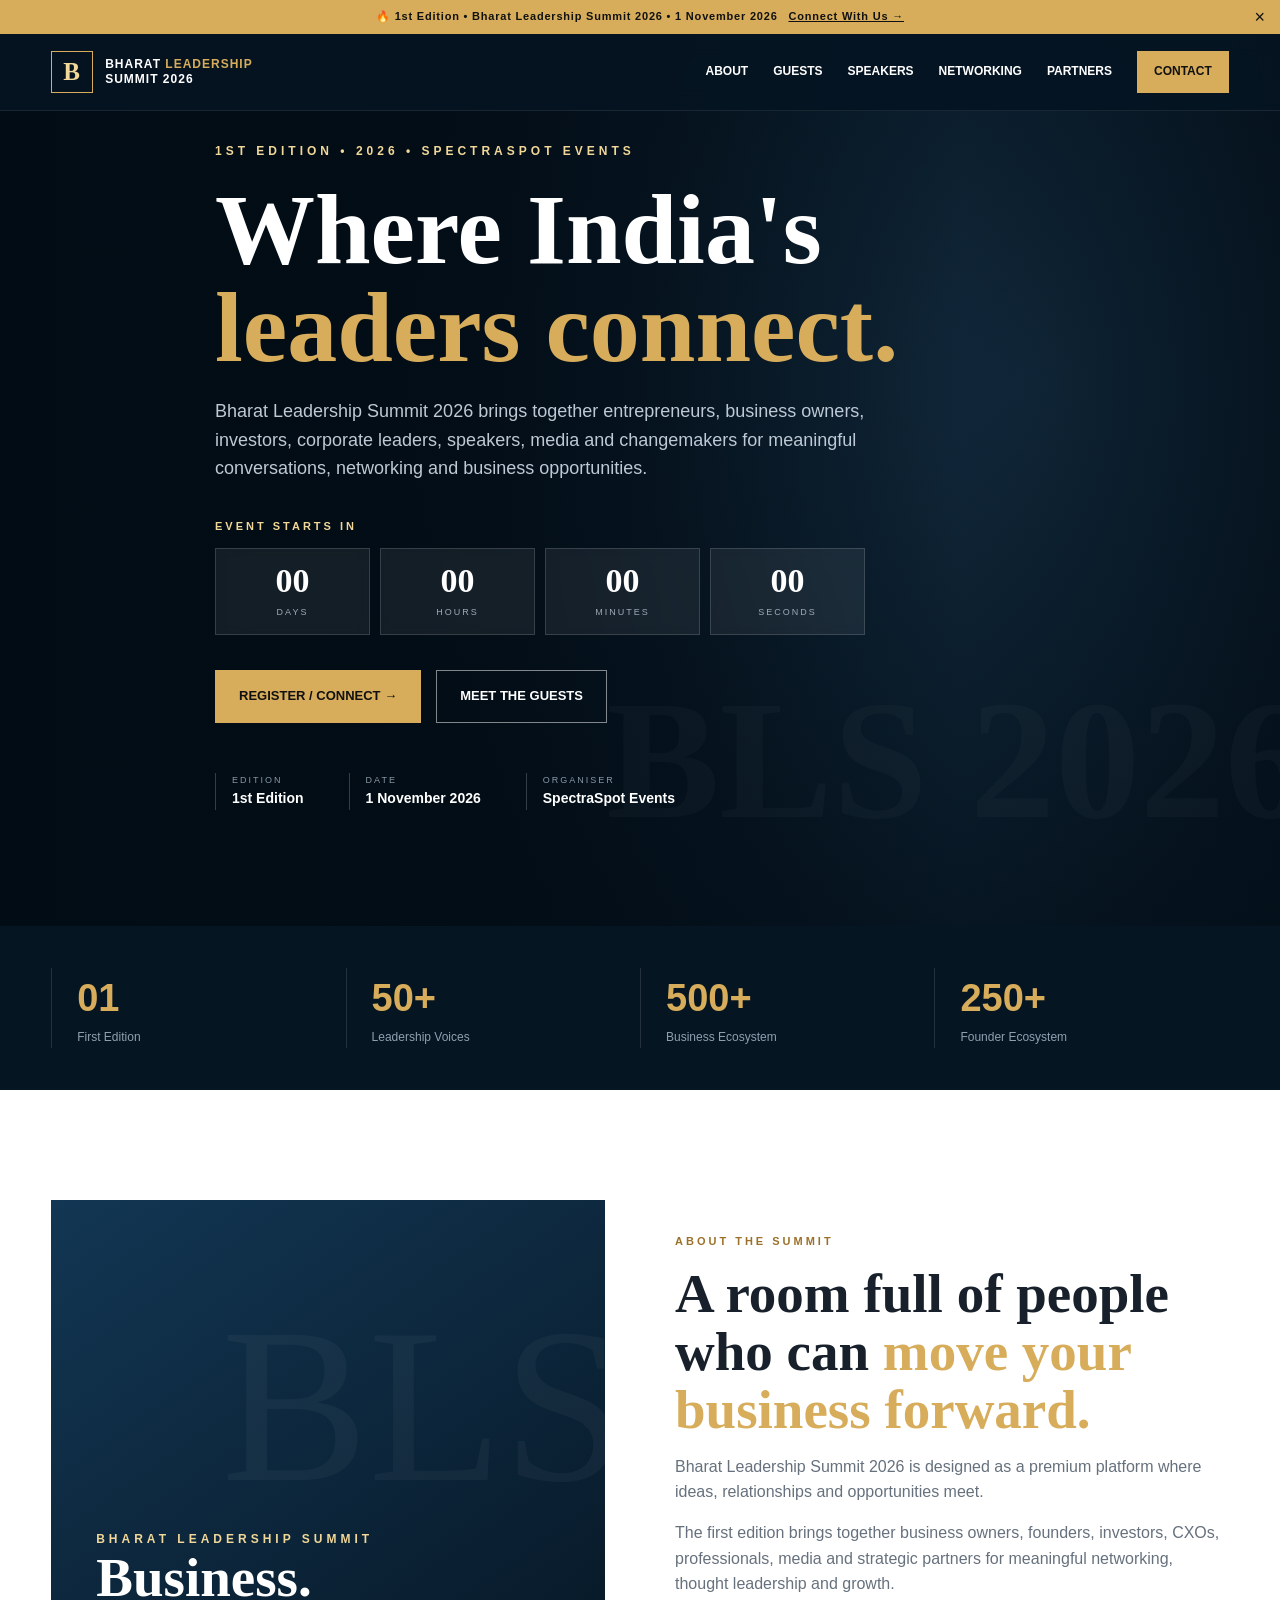
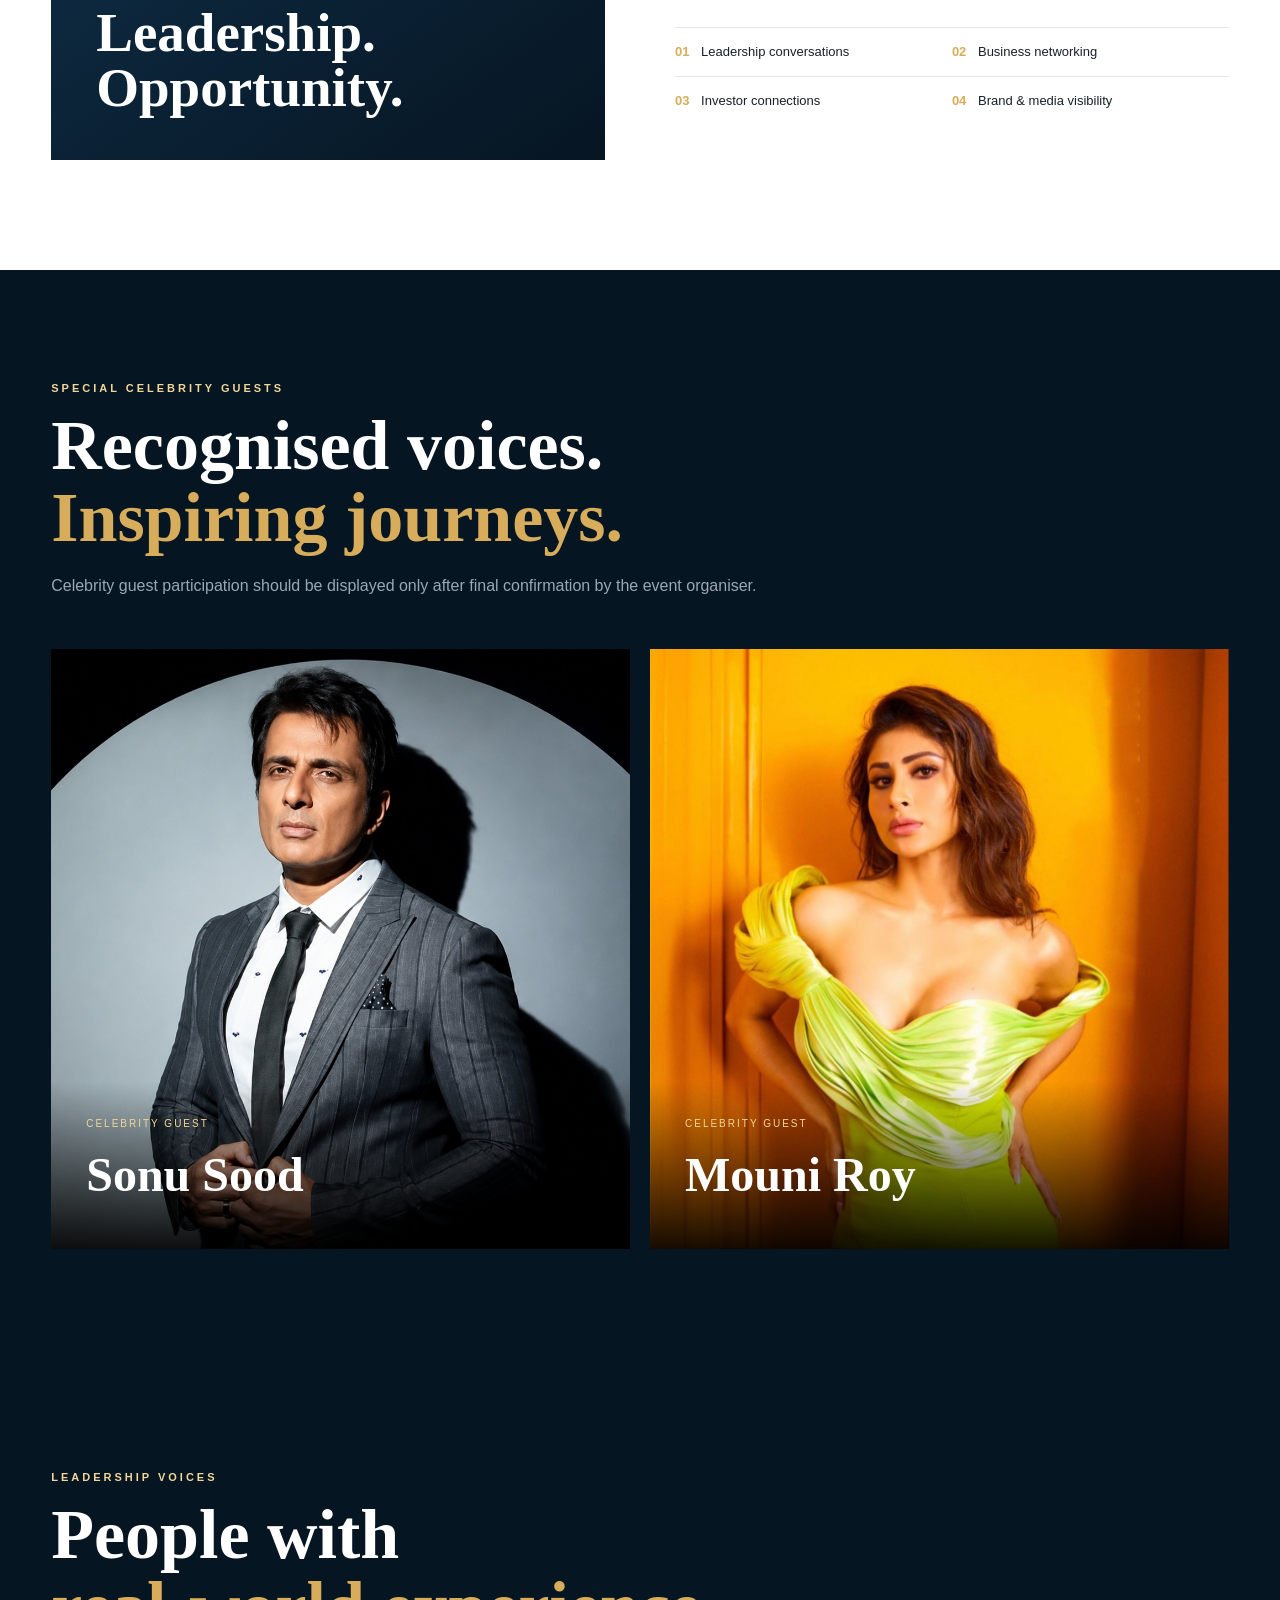
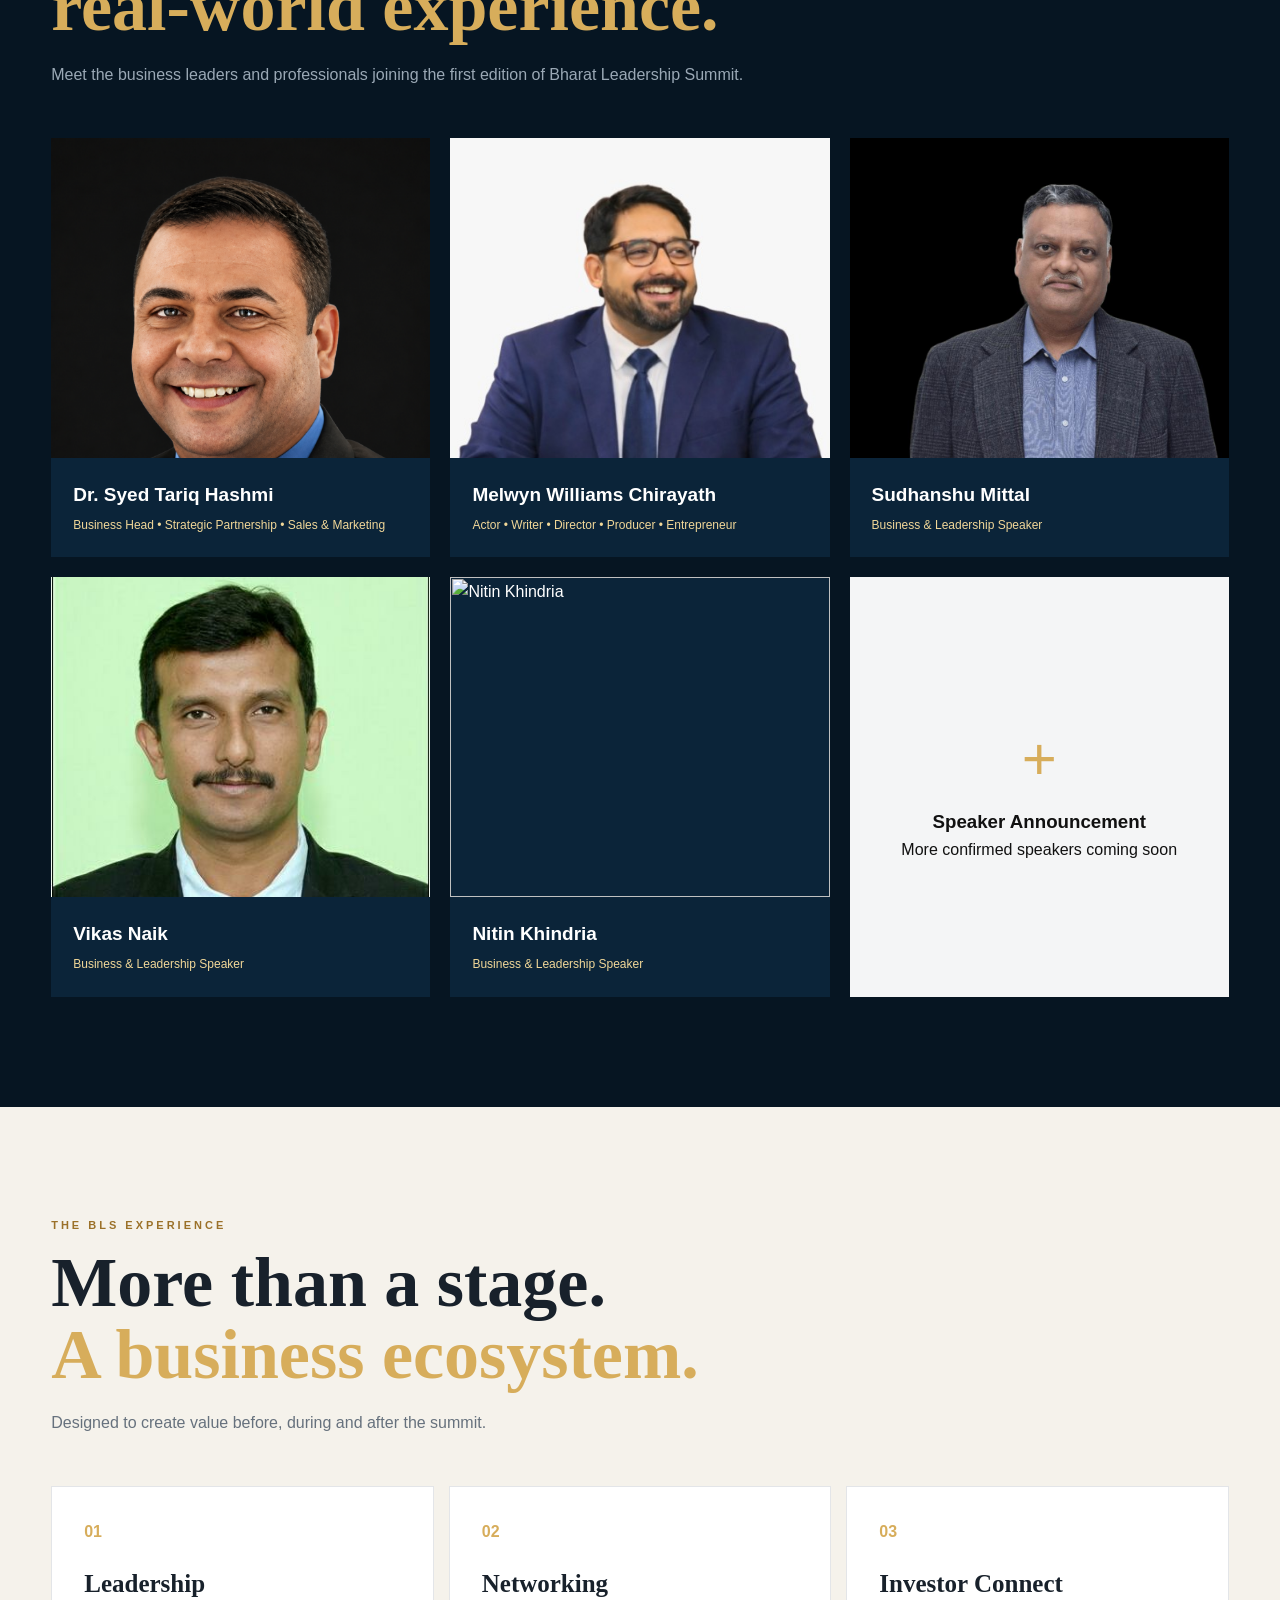
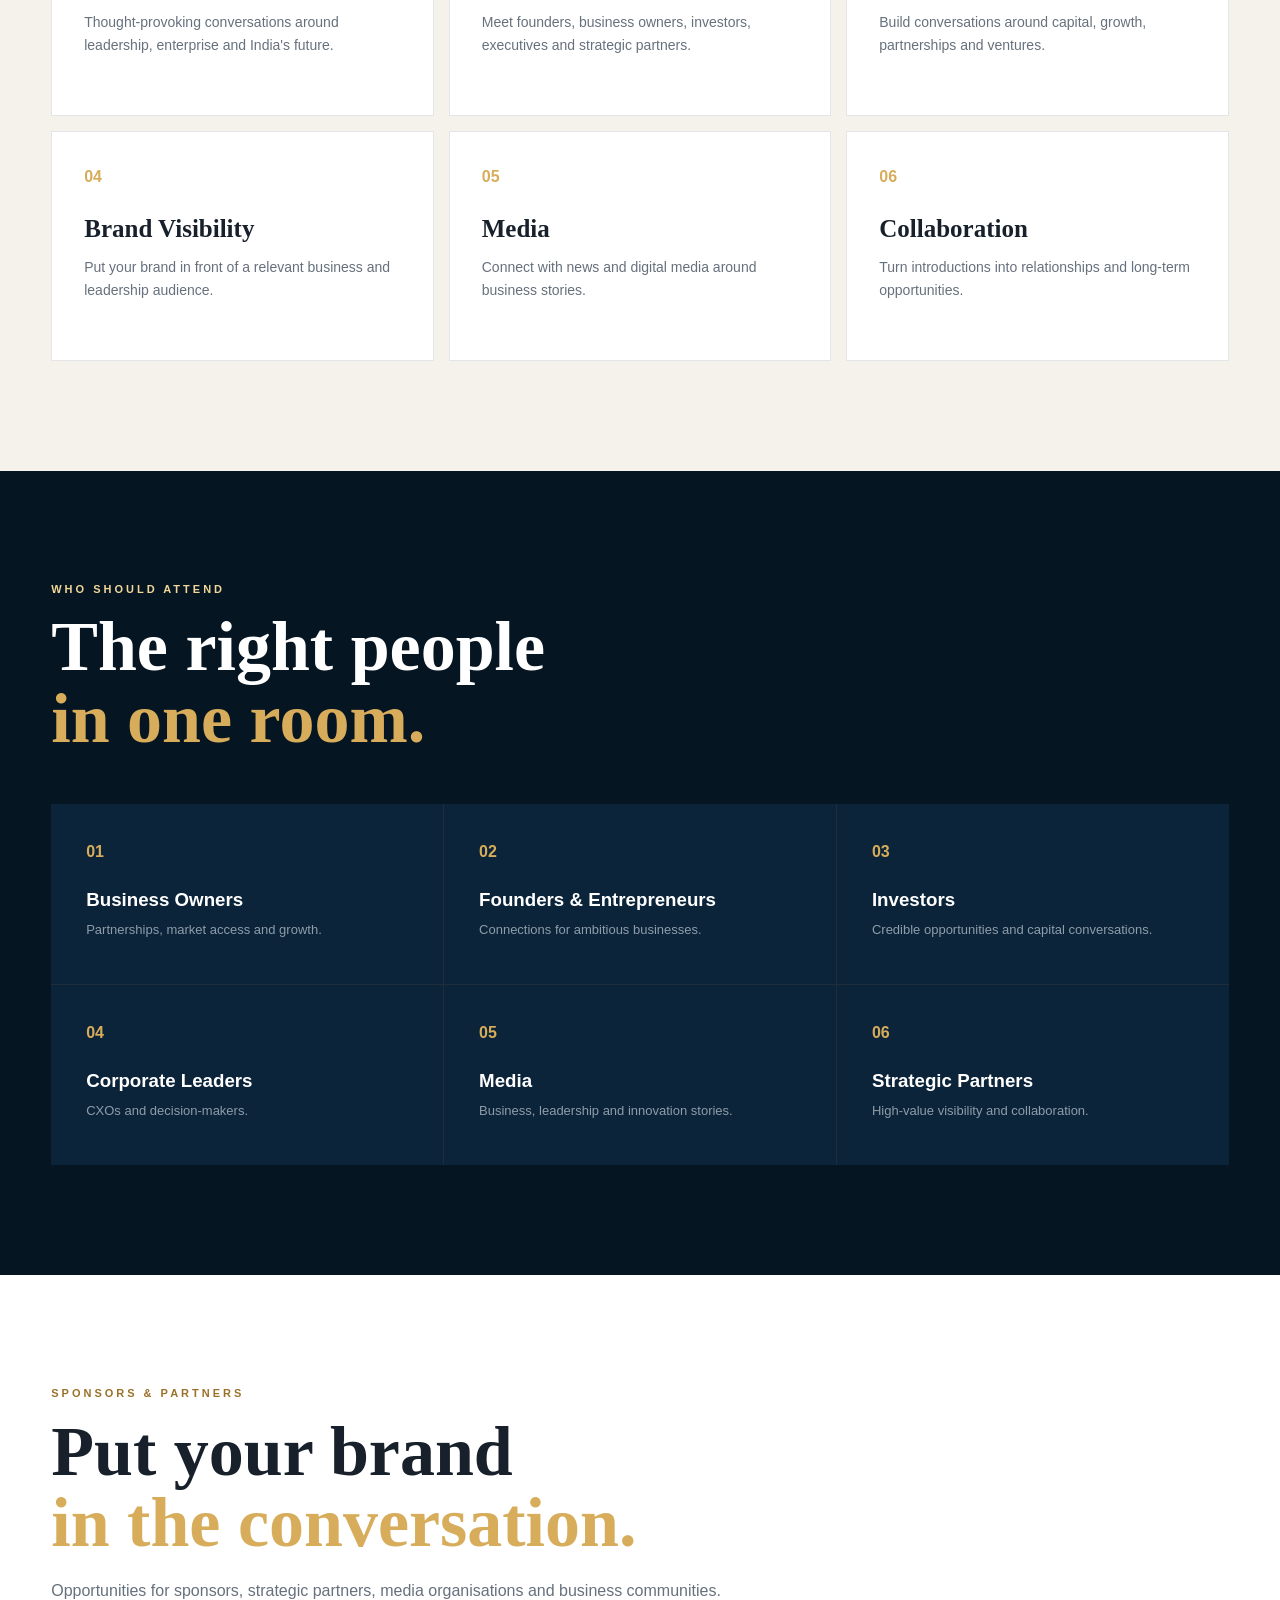
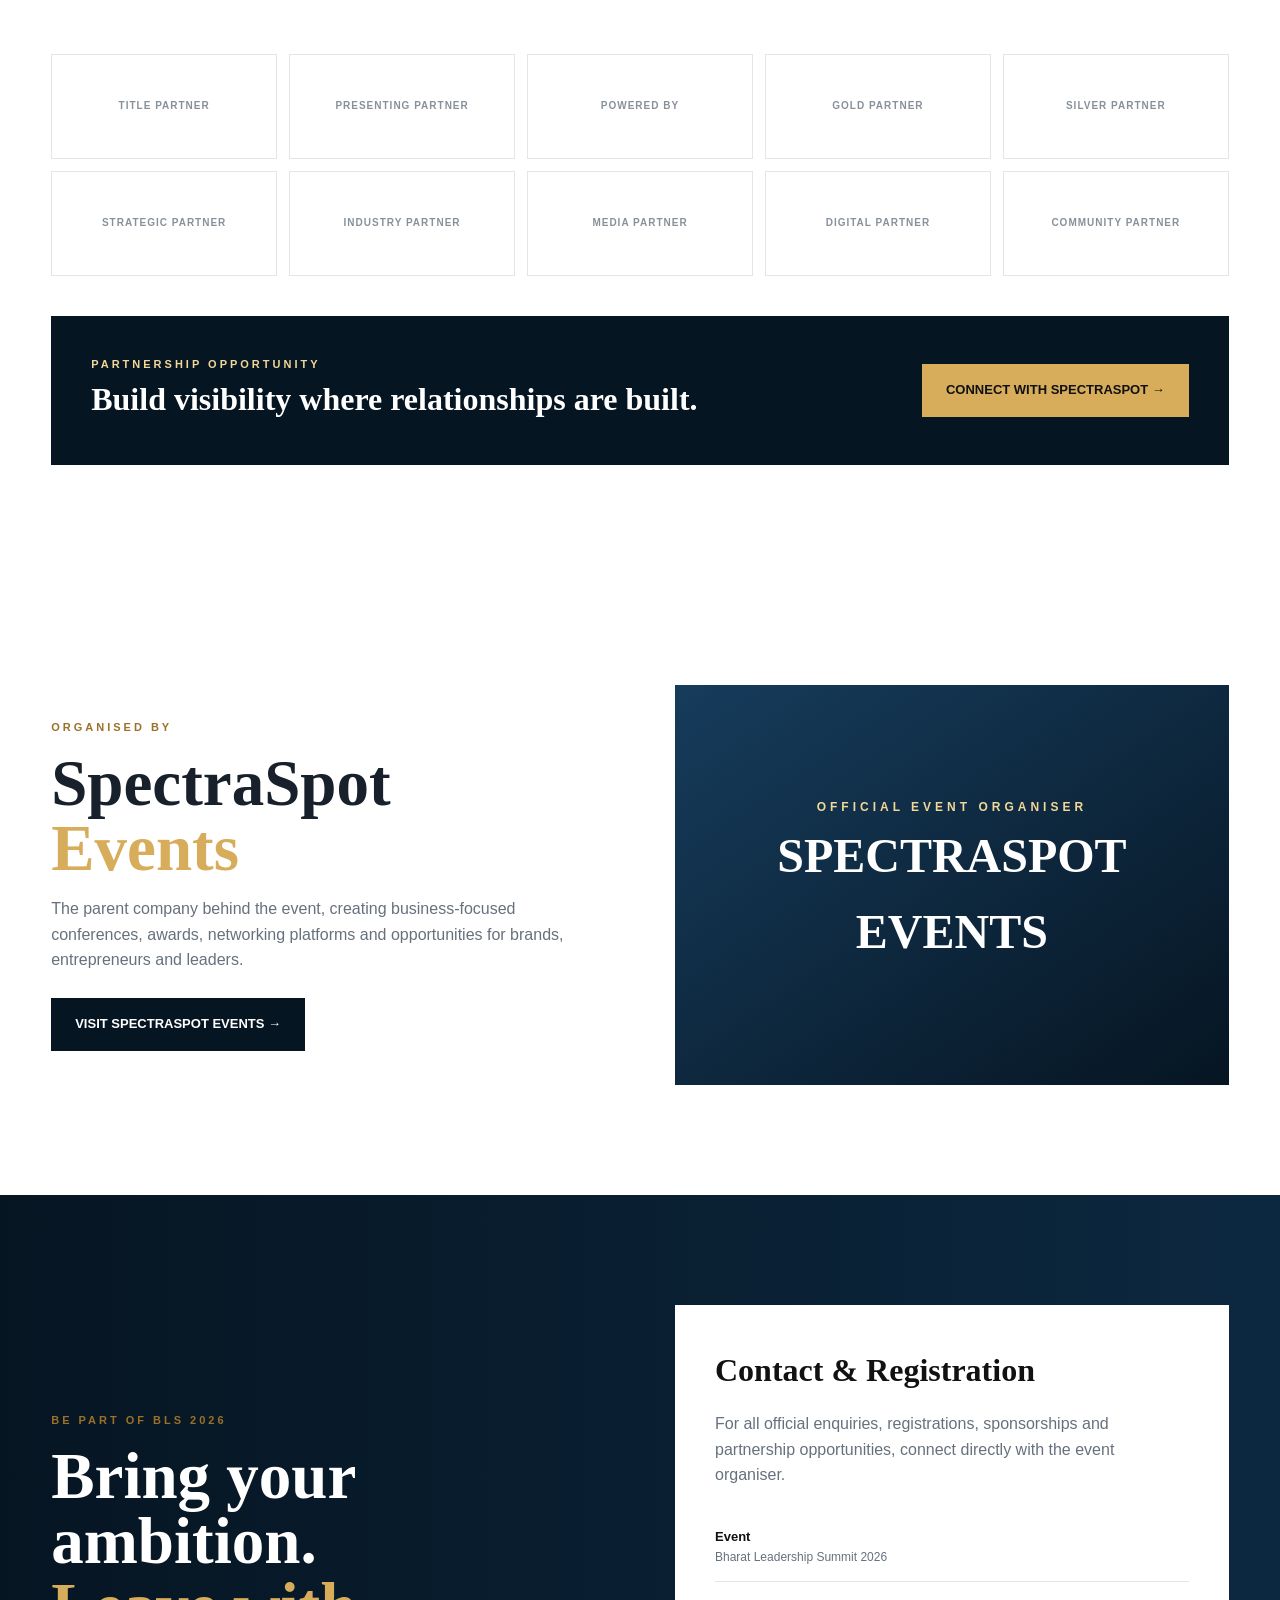
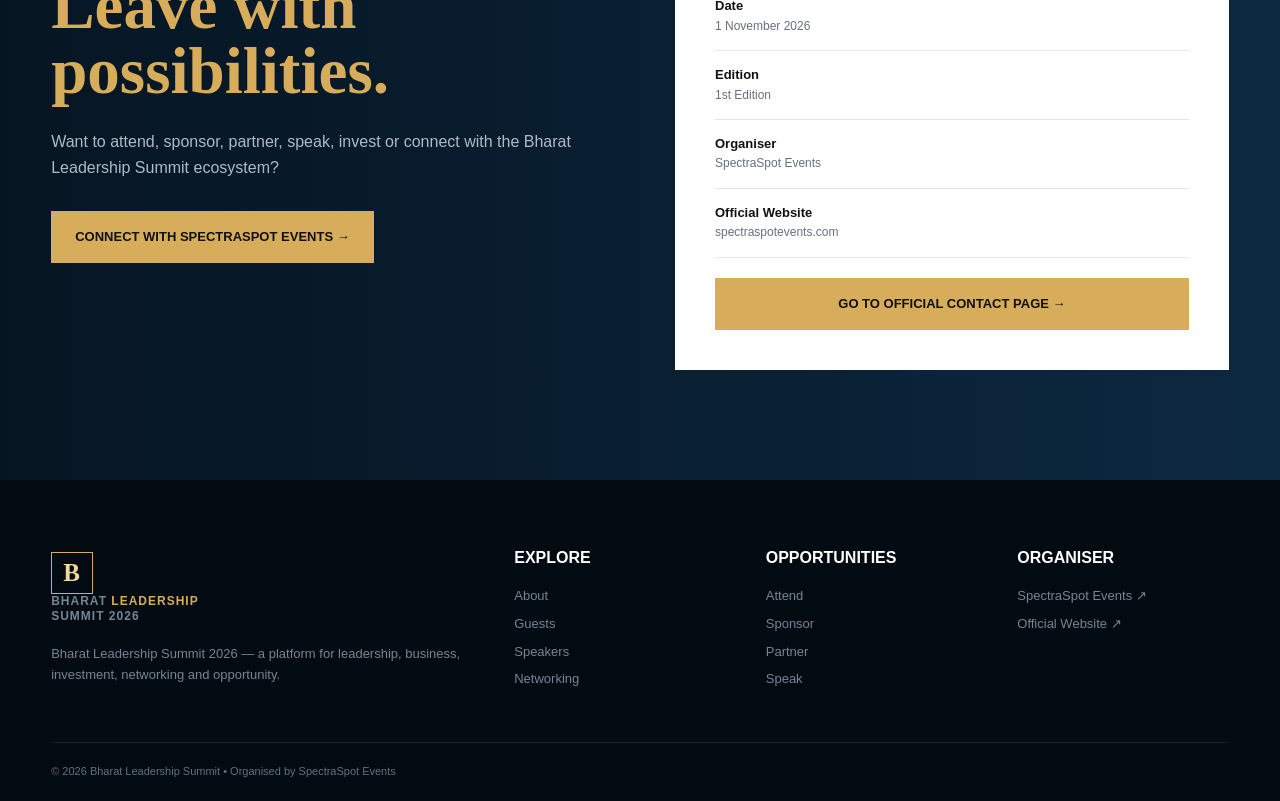
==== index.html @ edcecfe0 "Initial Bharat Leadership Summit 2026 website" ====
!DOCTYPE html>
<html lang="en">
<head>
<meta charset="UTF-8">
<meta name="viewport" content="width=device-width, initial-scale=1.0">

<title>Bharat Leadership Summit 2026 | BLS 2026</title>

<meta name="description" content="Bharat Leadership Summit 2026 - India's platform for business leaders, entrepreneurs, investors, speakers, media and networking.">

<style>

/* =========================================================
   GLOBAL
========================================================= */

:root{
    --navy:#061522;
    --navy2:#0b2439;
    --navy3:#102f48;
    --gold:#d7ad5b;
    --gold-light:#f1d798;
    --white:#ffffff;
    --cream:#f5f2eb;
    --text:#18212b;
    --muted:#66717d;
    --border:#e3e5e8;
}

*{
    margin:0;
    padding:0;
    box-sizing:border-box;
}

html{
    scroll-behavior:smooth;
    scroll-padding-top:90px;
}

body{
    font-family:Arial,Helvetica,sans-serif;
    color:var(--text);
    background:#fff;
    line-height:1.6;
    overflow-x:hidden;
}

a{
    text-decoration:none;
    color:inherit;
}

img{
    max-width:100%;
    display:block;
}

button{
    font-family:inherit;
}

.container{
    width:92%;
    max-width:1200px;
    margin:auto;
}

/* =========================================================
   ANNOUNCEMENT BAR
========================================================= */

.announcement-bar{
    position:fixed;
    top:0;
    left:0;
    width:100%;
    height:34px;
    z-index:1001;
    background:var(--gold);
    color:#111;
    display:flex;
    align-items:center;
    justify-content:center;
    text-align:center;
    font-size:11px;
    font-weight:bold;
    letter-spacing:.8px;
    padding:0 40px;
}

.announcement-bar span{
    display:block;
}

.announcement-bar a{
    text-decoration:underline;
    margin-left:7px;
}

.announcement-close{
    position:absolute;
    right:15px;
    top:50%;
    transform:translateY(-50%);
    background:none;
    border:0;
    cursor:pointer;
    font-size:18px;
    line-height:1;
    color:#111;
}

/* =========================================================
   HEADER
========================================================= */

header{
    position:fixed;
    top:34px;
    left:0;
    width:100%;
    z-index:1000;
    background:rgba(6,21,34,.95);
    backdrop-filter:blur(12px);
    border-bottom:1px solid rgba(255,255,255,.08);
}

.navbar{
    height:76px;
    display:flex;
    justify-content:space-between;
    align-items:center;
}

.logo{
    color:white;
    display:flex;
    align-items:center;
    gap:12px;
    font-weight:bold;
    letter-spacing:1px;
    flex-shrink:0;
}

.logo-icon{
    width:42px;
    height:42px;
    border:1px solid var(--gold);
    display:flex;
    align-items:center;
    justify-content:center;
    font-family:Georgia,serif;
    font-size:25px;
    color:var(--gold-light);
}

.logo-text span{
    display:block;
    font-size:12px;
    line-height:1.25;
}

.logo-text strong{
    color:var(--gold);
}

nav{
    display:flex;
    align-items:center;
    gap:25px;
}

nav a{
    color:white;
    font-size:12px;
    font-weight:bold;
    transition:.2s;
}

nav a:hover{
    color:var(--gold-light);
}

.nav-contact{
    background:var(--gold);
    color:#111!important;
    padding:11px 17px;
}

.mobile-btn{
    display:none;
    color:white;
    font-size:28px;
    cursor:pointer;
    border:0;
    background:none;
}

/* =========================================================
   HERO
========================================================= */

.hero{
    min-height:900px;
    position:relative;
    background:
        linear-gradient(90deg,
        rgba(2,12,21,.98) 0%,
        rgba(2,12,21,.91) 38%,
        rgba(2,12,21,.55) 75%,
        rgba(2,12,21,.8) 100%),
        radial-gradient(circle at 80% 40%,#234a68,#061522 60%);
    color:white;
    display:flex;
    align-items:center;
    overflow:hidden;
    padding-top:110px;
}

.hero:after{
    content:"BLS 2026";
    position:absolute;
    right:-30px;
    bottom:30px;
    font-family:Georgia,serif;
    font-size:170px;
    font-weight:bold;
    color:white;
    opacity:.025;
    pointer-events:none;
}

.hero-content{
    position:relative;
    z-index:2;
    max-width:850px;
}

.tag{
    color:var(--gold-light);
    letter-spacing:4px;
    font-size:12px;
    font-weight:bold;
}

.hero h1{
    font-family:Georgia,serif;
    font-size:clamp(55px,8vw,100px);
    line-height:.98;
    margin:20px 0;
}

.hero h1 span{
    color:var(--gold);
}

.hero p{
    max-width:700px;
    color:#bdc9d4;
    font-size:18px;
}

/* =========================================================
   COUNTDOWN
========================================================= */

.countdown-wrap{
    margin-top:35px;
    max-width:650px;
}

.countdown-label{
    color:var(--gold-light);
    font-size:11px;
    letter-spacing:3px;
    font-weight:bold;
    margin-bottom:12px;
}

.countdown{
    display:grid;
    grid-template-columns:repeat(4,1fr);
    gap:10px;
}

.count-box{
    background:rgba(255,255,255,.07);
    border:1px solid rgba(255,255,255,.15);
    padding:15px 10px;
    text-align:center;
    backdrop-filter:blur(5px);
}

.count-box strong{
    display:block;
    color:white;
    font-family:Georgia,serif;
    font-size:34px;
    line-height:1;
}

.count-box span{
    display:block;
    color:#9eabb7;
    font-size:9px;
    letter-spacing:2px;
    margin-top:7px;
}

.buttons{
    display:flex;
    gap:15px;
    margin-top:35px;
    flex-wrap:wrap;
}

.btn{
    padding:15px 23px;
    font-size:13px;
    font-weight:bold;
    display:inline-block;
    cursor:pointer;
    transition:.25s;
    border:1px solid transparent;
}

.btn-gold{
    background:var(--gold);
    color:#111;
}

.btn-gold:hover{
    background:var(--gold-light);
    transform:translateY(-2px);
}

.btn-outline{
    border:1px solid rgba(255,255,255,.5);
    color:white;
}

.btn-outline:hover{
    background:white;
    color:#111;
}

.hero-info{
    display:flex;
    gap:45px;
    margin-top:50px;
    flex-wrap:wrap;
}

.hero-info div{
    border-left:1px solid rgba(255,255,255,.2);
    padding-left:16px;
}

.hero-info small{
    color:#8998a7;
    display:block;
    font-size:9px;
    letter-spacing:2px;
}

.hero-info strong{
    color:white;
    font-size:14px;
}

/* =========================================================
   NUMBERS
========================================================= */

.numbers{
    background:var(--navy);
    color:white;
    padding:42px 0;
}

.number-grid{
    display:grid;
    grid-template-columns:repeat(4,1fr);
}

.number-box{
    border-left:1px solid rgba(255,255,255,.12);
    padding-left:25px;
}

.number-box strong{
    display:block;
    color:var(--gold);
    font-size:38px;
}

.number-box span{
    color:#91a0ae;
    font-size:12px;
}

/* =========================================================
   COMMON SECTIONS
========================================================= */

section{
    padding:110px 0;
}

.section-title{
    max-width:800px;
    margin-bottom:50px;
}

.kicker{
    color:#9b7129;
    font-size:11px;
    font-weight:bold;
    letter-spacing:3px;
}

.section-title h2{
    font-family:Georgia,serif;
    font-size:clamp(42px,6vw,70px);
    line-height:1.02;
    margin:13px 0 20px;
}

.section-title h2 span{
    color:var(--gold);
}

.section-title p{
    color:var(--muted);
}

.dark{
    background:var(--navy);
    color:white;
}

.dark .section-title p{
    color:#9aa8b5;
}

.dark .kicker{
    color:var(--gold-light);
}

/* =========================================================
   ABOUT
========================================================= */

.about-grid{
    display:grid;
    grid-template-columns:1fr 1fr;
    gap:70px;
    align-items:center;
}

.about-visual{
    min-height:560px;
    background:linear-gradient(145deg,#123653,#061522);
    display:flex;
    align-items:flex-end;
    padding:45px;
    color:white;
    position:relative;
    overflow:hidden;
}

.about-visual:before{
    content:"BLS";
    position:absolute;
    right:-20px;
    top:30px;
    font-family:Georgia,serif;
    font-size:220px;
    color:white;
    opacity:.035;
}

.about-visual h3{
    font-family:Georgia,serif;
    font-size:55px;
    line-height:1;
    position:relative;
}

.about-copy h2{
    font-family:Georgia,serif;
    font-size:55px;
    line-height:1.05;
    margin:15px 0;
}

.about-copy h2 span{
    color:var(--gold);
}

.about-copy p{
    color:var(--muted);
    margin:15px 0;
}

.checks{
    display:grid;
    grid-template-columns:1fr 1fr;
    margin-top:30px;
}

.check{
    border-top:1px solid var(--border);
    padding:14px 0;
    font-size:13px;
}

.check b{
    color:var(--gold);
    margin-right:8px;
}

/* =========================================================
   CELEBRITY
========================================================= */

.celebrity-grid{
    display:grid;
    grid-template-columns:1fr 1fr;
    gap:20px;
}

.celebrity-card{
    height:600px;
    position:relative;
    overflow:hidden;
    background:#122b43;
}

.celebrity-card img{
    width:100%;
    height:100%;
    object-fit:cover;
    transition:.5s;
}

.celebrity-card:hover img{
    transform:scale(1.04);
}

.celebrity-overlay{
    position:absolute;
    left:0;
    right:0;
    bottom:0;
    padding:35px;
    background:linear-gradient(transparent,rgba(0,0,0,.9));
}

.celebrity-overlay small{
    color:var(--gold-light);
    letter-spacing:2px;
    font-size:10px;
}

.celebrity-overlay h3{
    font-family:Georgia,serif;
    font-size:48px;
    margin-top:5px;
}

/* =========================================================
   SPEAKERS
========================================================= */

.speaker-grid{
    display:grid;
    grid-template-columns:repeat(3,1fr);
    gap:20px;
}

.speaker-card{
    background:var(--navy2);
    color:white;
    overflow:hidden;
    display:block;
    transition:.3s;
}

.speaker-card:hover{
    transform:translateY(-4px);
}

.speaker-card img{
    width:100%;
    height:320px;
    object-fit:cover;
    object-position:top center;
}

.speaker-info{
    padding:22px;
}

.speaker-info h3{
    font-size:19px;
    margin-bottom:6px;
}

.speaker-info p{
    color:var(--gold-light);
    font-size:12px;
}

.linkedin-btn{
    display:inline-block;
    margin-top:15px;
    padding:8px 14px;
    border:1px solid var(--gold);
    color:var(--gold);
    font-size:10px;
    font-weight:bold;
    letter-spacing:1px;
}

.linkedin-btn:hover{
    background:var(--gold);
    color:#061522;
}

.placeholder{
    min-height:400px;
    display:flex;
    align-items:center;
    justify-content:center;
    flex-direction:column;
    background:#f4f5f6;
    color:#111;
    text-align:center;
}

.placeholder .plus{
    font-size:60px;
    color:var(--gold);
}

/* =========================================================
   EXPERIENCE
========================================================= */

.cream{
    background:var(--cream);
}

.experience-grid{
    display:grid;
    grid-template-columns:repeat(3,1fr);
    gap:15px;
}

.experience-card{
    background:white;
    border:1px solid var(--border);
    padding:32px;
    min-height:230px;
}

.experience-card .num{
    color:var(--gold);
    font-weight:bold;
}

.experience-card h3{
    font-family:Georgia,serif;
    font-size:25px;
    margin:20px 0 7px;
}

.experience-card p{
    color:var(--muted);
    font-size:14px;
}

/* =========================================================
   AUDIENCE
========================================================= */

.audience-grid{
    display:grid;
    grid-template-columns:repeat(3,1fr);
    gap:1px;
    background:rgba(255,255,255,.1);
}

.audience-card{
    background:var(--navy2);
    padding:35px;
    min-height:180px;
}

.audience-card strong{
    color:var(--gold);
}

.audience-card h3{
    margin:20px 0 5px;
}

.audience-card p{
    color:#8f9daa;
    font-size:13px;
}

/* =========================================================
   SPONSORS
========================================================= */

.partner-grid{
    display:grid;
    grid-template-columns:repeat(5,1fr);
    gap:12px;
}

.partner{
    height:105px;
    display:flex;
    align-items:center;
    justify-content:center;
    text-align:center;
    background:white;
    border:1px solid var(--border);
    color:#87919b;
    font-size:10px;
    font-weight:bold;
    letter-spacing:1px;
    padding:10px;
}

.partner-box{
    background:var(--navy);
    color:white;
    margin-top:40px;
    padding:40px;
    display:flex;
    justify-content:space-between;
    align-items:center;
    gap:20px;
}

.partner-box h3{
    font-family:Georgia,serif;
    font-size:32px;
}

/* =========================================================
   ORGANISER
========================================================= */

.organiser{
    display:grid;
    grid-template-columns:1fr 1fr;
    gap:70px;
    align-items:center;
}

.organiser h2{
    font-family:Georgia,serif;
    font-size:65px;
    line-height:1;
    margin:15px 0;
}

.organiser h2 span{
    color:var(--gold);
}

.organiser p{
    color:var(--muted);
    margin-bottom:25px;
}

.organiser-box{
    min-height:400px;
    background:linear-gradient(145deg,#163c5c,#061522);
    display:flex;
    align-items:center;
    justify-content:center;
    text-align:center;
    color:white;
}

.organiser-box h3{
    font-family:Georgia,serif;
    font-size:48px;
}

/* =========================================================
   CONTACT
========================================================= */

.contact-section{
    background:linear-gradient(90deg,#061522,#0c2840);
    color:white;
}

.contact-grid{
    display:grid;
    grid-template-columns:1fr 1fr;
    gap:70px;
    align-items:center;
}

.contact-copy h2{
    font-family:Georgia,serif;
    font-size:65px;
    line-height:1;
    margin:15px 0 25px;
}

.contact-copy h2 span{
    color:var(--gold);
}

.contact-copy p{
    color:#aebbc7;
    margin-bottom:30px;
}

.contact-box{
    background:white;
    color:#111;
    padding:40px;
}

.contact-box h3{
    font-family:Georgia,serif;
    font-size:32px;
    margin-bottom:15px;
}

.contact-box p{
    color:var(--muted);
    margin-bottom:25px;
}

.contact-list{
    margin:20px 0;
}

.contact-list div{
    padding:14px 0;
    border-bottom:1px solid var(--border);
}

.contact-list strong{
    display:block;
    font-size:13px;
}

.contact-list span{
    color:var(--muted);
    font-size:12px;
}

/* =========================================================
   FOOTER
========================================================= */

footer{
    background:#020b12;
    color:white;
    padding:65px 0 20px;
}

.footer-grid{
    display:grid;
    grid-template-columns:2fr 1fr 1fr 1fr;
    gap:40px;
}

.footer-grid h4{
    margin-bottom:15px;
}

.footer-grid p,
.footer-grid a{
    display:block;
    color:#778593;
    font-size:13px;
    margin:7px 0;
}

.footer-grid a:hover{
    color:var(--gold);
}

.copyright{
    border-top:1px solid rgba(255,255,255,.1);
    margin-top:45px;
    padding-top:20px;
    color:#64717d;
    font-size:11px;
}

/* =========================================================
   MOBILE BOTTOM BAR
========================================================= */

.mobile-bottom-bar{
    display:none;
}

/* =========================================================
   TABLET
========================================================= */

@media(max-width:1000px){

    nav{
        gap:15px;
    }

    nav a{
        font-size:10px;
    }

    .speaker-grid{
        grid-template-columns:repeat(2,1fr);
    }

    .partner-grid{
        grid-template-columns:repeat(3,1fr);
    }

    .footer-grid{
        grid-template-columns:2fr 1fr 1fr;
    }
}

/* =========================================================
   MOBILE
========================================================= */

@media(max-width:768px){

    body{
        padding-bottom:64px;
    }

    .announcement-bar{
        height:38px;
        font-size:9px;
        letter-spacing:.3px;
        padding:0 35px 0 10px;
        line-height:1.2;
    }

    .announcement-close{
        right:8px;
        font-size:16px;
    }

    header{
        top:38px;
    }

    .navbar{
        height:68px;
    }

    .logo{
        gap:8px;
    }

    .logo-icon{
        width:36px;
        height:36px;
        font-size:21px;
    }

    .logo-text span{
        font-size:9px;
    }

    .mobile-btn{
        display:block;
    }

    nav{
        display:none;
        position:absolute;
        top:68px;
        left:0;
        right:0;
        width:100%;
        background:var(--navy);
        padding:15px 5%;
        flex-direction:column;
        align-items:stretch;
        gap:0;
        border-top:1px solid rgba(255,255,255,.1);
        box-shadow:0 15px 30px rgba(0,0,0,.25);
    }

    nav.active{
        display:flex;
    }

    nav a{
        font-size:12px;
        padding:14px 8px;
        border-bottom:1px solid rgba(255,255,255,.08);
    }

    nav .nav-contact{
        margin-top:8px;
        text-align:center;
        border:0;
    }

    .hero{
        min-height:auto;
        padding:155px 0 75px;
    }

    .hero:after{
        font-size:90px;
        right:-20px;
    }

    .hero h1{
        font-size:clamp(48px,14vw,70px);
        line-height:.96;
        margin:16px 0;
    }

    .hero p{
        font-size:15px;
        line-height:1.7;
    }

    .tag{
        font-size:9px;
        letter-spacing:2px;
    }

    .countdown-wrap{
        margin-top:27px;
    }

    .countdown{
        gap:6px;
    }

    .count-box{
        padding:12px 5px;
    }

    .count-box strong{
        font-size:25px;
    }

    .count-box span{
        font-size:7px;
        letter-spacing:1px;
    }

    .buttons{
        flex-direction:column;
        gap:10px;
        margin-top:28px;
    }

    .btn{
        width:100%;
        text-align:center;
        padding:15px 14px;
        min-height:48px;
        display:flex;
        justify-content:center;
        align-items:center;
    }

    .hero-info{
        margin-top:35px;
        display:grid;
        grid-template-columns:1fr 1fr;
        gap:15px;
    }

    .hero-info div{
        padding-left:12px;
    }

    .numbers{
        padding:30px 0;
    }

    .number-grid{
        grid-template-columns:1fr 1fr;
        gap:25px 15px;
    }

    .number-box{
        padding-left:12px;
    }

    .number-box strong{
        font-size:30px;
    }

    section{
        padding:75px 0;
    }

    .section-title{
        margin-bottom:35px;
    }

    .section-title h2{
        font-size:44px;
    }

    .section-title p{
        font-size:14px;
    }

    .about-grid,
    .contact-grid,
    .organiser{
        grid-template-columns:1fr;
        gap:35px;
    }

    .about-visual{
        min-height:390px;
        padding:30px;
    }

    .about-visual h3{
        font-size:44px;
    }

    .about-visual:before{
        font-size:150px;
    }

    .about-copy h2{
        font-size:43px;
    }

    .checks{
        grid-template-columns:1fr;
    }

    .celebrity-grid{
        grid-template-columns:1fr;
        gap:15px;
    }

    .celebrity-card{
        height:470px;
    }

    .celebrity-overlay{
        padding:25px;
    }

    .celebrity-overlay h3{
        font-size:40px;
    }

    .speaker-grid{
        grid-template-columns:1fr;
        gap:15px;
    }

    .speaker-card img{
        height:390px;
    }

    .speaker-info{
        padding:20px;
    }

    .placeholder{
        min-height:280px;
    }

    .experience-grid{
        grid-template-columns:1fr;
    }

    .experience-card{
        min-height:auto;
        padding:27px;
    }

    .audience-grid{
        grid-template-columns:1fr;
    }

    .audience-card{
        min-height:auto;
        padding:27px;
    }

    .partner-grid{
        grid-template-columns:1fr 1fr;
        gap:8px;
    }

    .partner{
        height:90px;
    }

    .partner-box{
        display:block;
        padding:28px 22px;
    }

    .partner-box h3{
        font-size:27px;
        margin-top:10px;
    }

    .partner-box .btn{
        margin-top:20px;
    }

    .organiser h2{
        font-size:50px;
    }

    .organiser-box{
        min-height:300px;
    }

    .organiser-box h3{
        font-size:38px;
    }

    .contact-copy h2{
        font-size:48px;
    }

    .contact-box{
        padding:28px 22px;
    }

    .contact-box h3{
        font-size:28px;
    }

    .footer-grid{
        grid-template-columns:1fr 1fr;
        gap:30px 20px;
    }

    .footer-grid > div:first-child{
        grid-column:1/-1;
    }

    .mobile-bottom-bar{
        display:grid;
        grid-template-columns:1fr 1fr;
        position:fixed;
        bottom:0;
        left:0;
        right:0;
        z-index:2000;
        height:62px;
        box-shadow:0 -4px 20px rgba(0,0,0,.2);
    }

    .mobile-bottom-bar a{
        display:flex;
        justify-content:center;
        align-items:center;
        font-size:11px;
        font-weight:bold;
        letter-spacing:.5px;
    }

    .mobile-register{
        background:var(--gold);
        color:#111;
    }

    .mobile-contact{
        background:var(--navy);
        color:white;
    }
}

/* =========================================================
   SMALL PHONES
========================================================= */

@media(max-width:380px){

    .hero h1{
        font-size:46px;
    }

    .count-box strong{
        font-size:22px;
    }

    .hero-info{
        grid-template-columns:1fr;
    }

    .section-title h2{
        font-size:38px;
    }

    .celebrity-card{
        height:420px;
    }

    .speaker-card img{
        height:340px;
    }

    .partner-grid{
        grid-template-columns:1fr;
    }

    .footer-grid{
        grid-template-columns:1fr;
    }

}

/* =========================================================
   ACCESSIBILITY
========================================================= */

a:focus-visible,
button:focus-visible{
    outline:2px solid var(--gold-light);
    outline-offset:3px;
}

@media(prefers-reduced-motion:reduce){

    html{
        scroll-behavior:auto;
    }

    *{
        transition:none!important;
        animation:none!important;
    }

}

</style>
</head>


<body>


<!-- =======================================================
     ANNOUNCEMENT BAR
======================================================= -->

<div class="announcement-bar" id="announcementBar">

<span>
🔥 1st Edition • Bharat Leadership Summit 2026 • 1 November 2026
<a href="#contact">Connect With Us →</a>
</span>

<button
class="announcement-close"
onclick="closeAnnouncement()"
aria-label="Close announcement"
>
×
</button>

</div>


<!-- =======================================================
     HEADER
======================================================= -->

<header>

<div class="container navbar">

<a href="#home" class="logo">

<div class="logo-icon">B</div>

<div class="logo-text">

<span>
BHARAT <strong>LEADERSHIP</strong>
</span>

<span>
SUMMIT 2026
</span>

</div>

</a>


<button
class="mobile-btn"
onclick="toggleMenu()"
aria-label="Open navigation"
>
☰
</button>


<nav id="navigation">

<a href="#about">ABOUT</a>

<a href="#guests">GUESTS</a>

<a href="#speakers">SPEAKERS</a>

<a href="#network">NETWORKING</a>

<a href="#partners">PARTNERS</a>

<a href="#contact" class="nav-contact">
CONTACT
</a>

</nav>

</div>

</header>


<!-- =======================================================
     HERO
======================================================= -->

<section class="hero" id="home">

<div class="container hero-content">

<div class="tag">
1ST EDITION • 2026 • SPECTRASPOT EVENTS
</div>

<h1>

Where India's

<br>

<span>leaders connect.</span>

</h1>

<p>

Bharat Leadership Summit 2026 brings together
entrepreneurs, business owners, investors,
corporate leaders, speakers, media and changemakers
for meaningful conversations, networking and
business opportunities.

</p>


<!-- COUNTDOWN -->

<div class="countdown-wrap">

<div class="countdown-label">
EVENT STARTS IN
</div>

<div class="countdown">

<div class="count-box">
<strong id="days">00</strong>
<span>DAYS</span>
</div>

<div class="count-box">
<strong id="hours">00</strong>
<span>HOURS</span>
</div>

<div class="count-box">
<strong id="minutes">00</strong>
<span>MINUTES</span>
</div>

<div class="count-box">
<strong id="seconds">00</strong>
<span>SECONDS</span>
</div>

</div>

</div>


<div class="buttons">

<a
href="#contact"
class="btn btn-gold"
>
REGISTER / CONNECT →
</a>

<a
href="#guests"
class="btn btn-outline"
>
MEET THE GUESTS
</a>

</div>


<div class="hero-info">

<div>

<small>EDITION</small>

<strong>
1st Edition
</strong>

</div>

<div>

<small>DATE</small>

<strong>
1 November 2026
</strong>

</div>

<div>

<small>ORGANISER</small>

<strong>
SpectraSpot Events
</strong>

</div>

</div>

</div>

</section>


<!-- =======================================================
     NUMBERS
======================================================= -->

<section class="numbers">

<div class="container number-grid">

<div class="number-box">

<strong>01</strong>

<span>
First Edition
</span>

</div>


<div class="number-box">

<strong>50+</strong>

<span>
Leadership Voices
</span>

</div>


<div class="number-box">

<strong>500+</strong>

<span>
Business Ecosystem
</span>

</div>


<div class="number-box">

<strong>250+</strong>

<span>
Founder Ecosystem
</span>

</div>

</div>

</section>


<!-- =======================================================
     ABOUT
======================================================= -->

<section id="about">

<div class="container about-grid">


<div class="about-visual">

<div>

<div class="tag">
BHARAT LEADERSHIP SUMMIT
</div>

<h3>

Business.

<br>

Leadership.

<br>

Opportunity.

</h3>

</div>

</div>


<div class="about-copy">

<div class="kicker">
ABOUT THE SUMMIT
</div>

<h2>

A room full of people who can

<span>
move your business forward.
</span>

</h2>

<p>

Bharat Leadership Summit 2026 is designed as
a premium platform where ideas, relationships
and opportunities meet.

</p>

<p>

The first edition brings together business owners,
founders, investors, CXOs, professionals, media
and strategic partners for meaningful networking,
thought leadership and growth.

</p>


<div class="checks">

<div class="check">
<b>01</b>
Leadership conversations
</div>

<div class="check">
<b>02</b>
Business networking
</div>

<div class="check">
<b>03</b>
Investor connections
</div>

<div class="check">
<b>04</b>
Brand & media visibility
</div>

</div>

</div>

</div>

</section>


<!-- =======================================================
     CELEBRITY GUESTS
======================================================= -->

<section class="dark" id="guests">

<div class="container">

<div class="section-title">

<div class="kicker">
SPECIAL CELEBRITY GUESTS
</div>

<h2>

Recognised voices.

<br>

<span>
Inspiring journeys.
</span>

</h2>

<p>

Celebrity guest participation should be displayed
only after final confirmation by the event organiser.

</p>

</div>


<div class="celebrity-grid">


<div class="celebrity-card">

<img
src="images/sonu.jpg"
alt="Sonu Sood"
>

<div class="celebrity-overlay">

<small>
CELEBRITY GUEST
</small>

<h3>
Sonu Sood
</h3>

</div>

</div>


<div class="celebrity-card">

<img
src="images/moni.jpg"
alt="Mouni Roy"
>

<div class="celebrity-overlay">

<small>
CELEBRITY GUEST
</small>

<h3>
Mouni Roy
</h3>

</div>

</div>


</div>

</div>

</section>


<!-- =======================================================
     SPEAKERS
======================================================= -->

<section class="dark" id="speakers">

<div class="container">

<div class="section-title">

<div class="kicker">
LEADERSHIP VOICES
</div>

<h2>

People with

<br>

<span>
real-world experience.
</span>

</h2>

<p>

Meet the business leaders and professionals
joining the first edition of Bharat Leadership Summit.

</p>

</div>


<div class="speaker-grid">


<!-- DR SYED -->

<a
href="#"
class="speaker-card"
>

<img
src="images/Dr.SyedTariq.jpg"
alt="Dr. Syed Tariq Hashmi"
>

<div class="speaker-info">

<h3>
Dr. Syed Tariq Hashmi
</h3>

<p>
Business Head • Strategic Partnership • Sales & Marketing
</p>

<!-- Add LinkedIn URL here -->

<!--
<a
href="YOUR-LINKEDIN-URL"
target="_blank"
rel="noopener noreferrer"
class="linkedin-btn"
>
LinkedIn ↗
</a>
-->

</div>

</a>


<!-- MELWYN -->

<a
href="#"
class="speaker-card"
>

<img
src="images/MelwynWilliamsChirayath.jpg"
alt="Melwyn Williams Chirayath"
>

<div class="speaker-info">

<h3>
Melwyn Williams Chirayath
</h3>

<p>
Actor • Writer • Director • Producer • Entrepreneur
</p>

<!-- Add LinkedIn URL here -->

</div>

</a>


<!-- SUDHANSHU -->

<a
href="#"
class="speaker-card"
>

<img
src="images/SudhanshuMittal.jpg"
alt="Sudhanshu Mittal"
>

<div class="speaker-info">

<h3>
Sudhanshu Mittal
</h3>

<p>
Business & Leadership Speaker
</p>

<!-- Add LinkedIn URL here -->

</div>

</a>


<!-- VIKAS -->

<a
href="#"
class="speaker-card"
>

<img
src="images/VikasNaik.jpg"
alt="Vikas Naik"
>

<div class="speaker-info">

<h3>
Vikas Naik
</h3>

<p>
Business & Leadership Speaker
</p>

<!-- Add LinkedIn URL here -->

</div>

</a>


<!-- NITIN -->

<a
href="#"
class="speaker-card"
>

<img
src="images/Nitinkhindria.jpg"
alt="Nitin Khindria"
>

<div class="speaker-info">

<h3>
Nitin Khindria
</h3>

<p>
Business & Leadership Speaker
</p>

<!-- Add LinkedIn URL here -->

</div>

</a>


<!-- MORE SPEAKERS -->

<div class="speaker-card placeholder">

<div class="plus">
+
</div>

<h3>
Speaker Announcement
</h3>

<p>
More confirmed speakers coming soon
</p>

</div>


</div>

</div>

</section>


<!-- =======================================================
     NETWORKING
======================================================= -->

<section class="cream" id="network">

<div class="container">

<div class="section-title">

<div class="kicker">
THE BLS EXPERIENCE
</div>

<h2>

More than a stage.

<br>

<span>
A business ecosystem.
</span>

</h2>

<p>

Designed to create value before, during and
after the summit.

</p>

</div>


<div class="experience-grid">


<div class="experience-card">

<div class="num">
01
</div>

<h3>
Leadership
</h3>

<p>
Thought-provoking conversations around
leadership, enterprise and India's future.
</p>

</div>


<div class="experience-card">

<div class="num">
02
</div>

<h3>
Networking
</h3>

<p>
Meet founders, business owners, investors,
executives and strategic partners.
</p>

</div>


<div class="experience-card">

<div class="num">
03
</div>

<h3>
Investor Connect
</h3>

<p>
Build conversations around capital,
growth, partnerships and ventures.
</p>

</div>


<div class="experience-card">

<div class="num">
04
</div>

<h3>
Brand Visibility
</h3>

<p>
Put your brand in front of a relevant
business and leadership audience.
</p>

</div>


<div class="experience-card">

<div class="num">
05
</div>

<h3>
Media
</h3>

<p>
Connect with news and digital media
around business stories.
</p>

</div>


<div class="experience-card">

<div class="num">
06
</div>

<h3>
Collaboration
</h3>

<p>
Turn introductions into relationships
and long-term opportunities.
</p>

</div>


</div>

</div>

</section>


<!-- =======================================================
     WHO SHOULD ATTEND
======================================================= -->

<section class="dark">

<div class="container">

<div class="section-title">

<div class="kicker">
WHO SHOULD ATTEND
</div>

<h2>

The right people

<br>

<span>
in one room.
</span>

</h2>

</div>


<div class="audience-grid">


<div class="audience-card">

<strong>01</strong>

<h3>
Business Owners
</h3>

<p>
Partnerships, market access and growth.
</p>

</div>


<div class="audience-card">

<strong>02</strong>

<h3>
Founders & Entrepreneurs
</h3>

<p>
Connections for ambitious businesses.
</p>

</div>


<div class="audience-card">

<strong>03</strong>

<h3>
Investors
</h3>

<p>
Credible opportunities and capital conversations.
</p>

</div>


<div class="audience-card">

<strong>04</strong>

<h3>
Corporate Leaders
</h3>

<p>
CXOs and decision-makers.
</p>

</div>


<div class="audience-card">

<strong>05</strong>

<h3>
Media
</h3>

<p>
Business, leadership and innovation stories.
</p>

</div>


<div class="audience-card">

<strong>06</strong>

<h3>
Strategic Partners
</h3>

<p>
High-value visibility and collaboration.
</p>

</div>


</div>

</div>

</section>


<!-- =======================================================
     SPONSORS
======================================================= -->

<section id="partners">

<div class="container">

<div class="section-title">

<div class="kicker">
SPONSORS & PARTNERS
</div>

<h2>

Put your brand

<br>

<span>
in the conversation.
</span>

</h2>

<p>

Opportunities for sponsors, strategic partners,
media organisations and business communities.

</p>

</div>


<div class="partner-grid">

<div class="partner">
TITLE PARTNER
</div>

<div class="partner">
PRESENTING PARTNER
</div>

<div class="partner">
POWERED BY
</div>

<div class="partner">
GOLD PARTNER
</div>

<div class="partner">
SILVER PARTNER
</div>

<div class="partner">
STRATEGIC PARTNER
</div>

<div class="partner">
INDUSTRY PARTNER
</div>

<div class="partner">
MEDIA PARTNER
</div>

<div class="partner">
DIGITAL PARTNER
</div>

<div class="partner">
COMMUNITY PARTNER
</div>

</div>


<div class="partner-box">

<div>

<div class="kicker" style="color:#f1d798">
PARTNERSHIP OPPORTUNITY
</div>

<h3>
Build visibility where relationships are built.
</h3>

</div>


<a
href="https://spectraspotevents.com/"
target="_blank"
rel="noopener noreferrer"
class="btn btn-gold"
>
CONNECT WITH SPECTRASPOT →
</a>

</div>

</div>

</section>


<!-- =======================================================
     ORGANISER
======================================================= -->

<section>

<div class="container organiser">


<div>

<div class="kicker">
ORGANISED BY
</div>

<h2>

SpectraSpot

<br>

<span>
Events
</span>

</h2>

<p>

The parent company behind the event, creating
business-focused conferences, awards, networking
platforms and opportunities for brands,
entrepreneurs and leaders.

</p>


<a
href="https://spectraspotevents.com/"
target="_blank"
rel="noopener noreferrer"
class="btn"
style="background:#061522;color:white"
>
VISIT SPECTRASPOT EVENTS →
</a>

</div>


<div class="organiser-box">

<div>

<div class="tag">
OFFICIAL EVENT ORGANISER
</div>

<h3>

SPECTRASPOT

<br>

EVENTS

</h3>

</div>

</div>


</div>

</section>


<!-- =======================================================
     CONTACT
======================================================= -->

<section class="contact-section" id="contact">

<div class="container contact-grid">


<div class="contact-copy">

<div class="kicker">
BE PART OF BLS 2026
</div>

<h2>

Bring your ambition.

<br>

<span>
Leave with possibilities.
</span>

</h2>

<p>

Want to attend, sponsor, partner, speak,
invest or connect with the Bharat Leadership
Summit ecosystem?

</p>

<a
href="https://spectraspotevents.com/"
target="_blank"
rel="noopener noreferrer"
class="btn btn-gold"
>
CONNECT WITH SPECTRASPOT EVENTS →
</a>

</div>


<div class="contact-box">

<h3>
Contact & Registration
</h3>

<p>

For all official enquiries, registrations,
sponsorships and partnership opportunities,
connect directly with the event organiser.

</p>


<div class="contact-list">

<div>

<strong>
Event
</strong>

<span>
Bharat Leadership Summit 2026
</span>

</div>


<div>

<strong>
Date
</strong>

<span>
1 November 2026
</span>

</div>


<div>

<strong>
Edition
</strong>

<span>
1st Edition
</span>

</div>


<div>

<strong>
Organiser
</strong>

<span>
SpectraSpot Events
</span>

</div>


<div>

<strong>
Official Website
</strong>

<span>
spectraspotevents.com
</span>

</div>

</div>


<a
href="https://spectraspotevents.com/"
target="_blank"
rel="noopener noreferrer"
class="btn btn-gold"
style="width:100%;text-align:center"
>
GO TO OFFICIAL CONTACT PAGE →
</a>

</div>

</div>

</section>


<!-- =======================================================
     FOOTER
======================================================= -->

<footer>

<div class="container footer-grid">


<div>

<a href="#home" class="logo">

<div class="logo-icon">
B
</div>

<div class="logo-text">

<span>
BHARAT <strong>LEADERSHIP</strong>
</span>

<span>
SUMMIT 2026
</span>

</div>

</a>

<p style="margin-top:20px">

Bharat Leadership Summit 2026 —
a platform for leadership, business,
investment, networking and opportunity.

</p>

</div>


<div>

<h4>
EXPLORE
</h4>

<a href="#about">
About
</a>

<a href="#guests">
Guests
</a>

<a href="#speakers">
Speakers
</a>

<a href="#network">
Networking
</a>

</div>


<div>

<h4>
OPPORTUNITIES
</h4>

<a href="#contact">
Attend
</a>

<a href="#partners">
Sponsor
</a>

<a href="#contact">
Partner
</a>

<a href="#contact">
Speak
</a>

</div>


<div>

<h4>
ORGANISER
</h4>

<a
href="https://spectraspotevents.com/"
target="_blank"
rel="noopener noreferrer"
>
SpectraSpot Events ↗
</a>

<a
href="https://spectraspotevents.com/"
target="_blank"
rel="noopener noreferrer"
>
Official Website ↗
</a>

</div>


</div>


<div class="container copyright">

© 2026 Bharat Leadership Summit • Organised by SpectraSpot Events

</div>

</footer>


<!-- =======================================================
     MOBILE BOTTOM BAR
======================================================= -->

<div class="mobile-bottom-bar">

<a
href="https://spectraspotevents.com/"
target="_blank"
rel="noopener noreferrer"
class="mobile-register"
>
REGISTER / CONNECT
</a>

<a
href="#contact"
class="mobile-contact"
>
CONTACT
</a>

</div>


<!-- =======================================================
     JAVASCRIPT
======================================================= -->

<script>

/* =========================================================
   MOBILE MENU
========================================================= */

function toggleMenu(){

    const nav = document.getElementById("navigation");

    nav.classList.toggle("active");

}


/* Close menu after clicking a navigation link */

document.querySelectorAll("#navigation a").forEach(function(link){

    link.addEventListener("click",function(){

        document
        .getElementById("navigation")
        .classList
        .remove("active");

    });

});


/* =========================================================
   ANNOUNCEMENT BAR
========================================================= */

function closeAnnouncement(){

    const bar = document.getElementById("announcementBar");

    bar.style.display = "none";

    document.body.classList.add("announcement-hidden");

}


/* =========================================================
   COUNTDOWN
   EVENT DATE:
   1 NOVEMBER 2026
   IST (+05:30)

   If your event starts at a specific time, change:

   00:00:00

   Example for 10:00 AM:

   2026-11-01T10:00:00+05:30
========================================================= */

const eventDate = new Date(
    "2026-11-01T00:00:00+05:30"
).getTime();


function updateCountdown(){

    const now = new Date().getTime();

    const distance = eventDate - now;


    if(distance <= 0){

        document.getElementById("days").textContent = "00";
        document.getElementById("hours").textContent = "00";
        document.getElementById("minutes").textContent = "00";
        document.getElementById("seconds").textContent = "00";

        return;

    }


    const days = Math.floor(
        distance / (1000 * 60 * 60 * 24)
    );


    const hours = Math.floor(
        (distance % (1000 * 60 * 60 * 24))
        / (1000 * 60 * 60)
    );


    const minutes = Math.floor(
        (distance % (1000 * 60 * 60))
        / (1000 * 60)
    );


    const seconds = Math.floor(
        (distance % (1000 * 60))
        / 1000
    );


    document.getElementById("days").textContent =
        String(days).padStart(2,"0");


    document.getElementById("hours").textContent =
        String(hours).padStart(2,"0");


    document.getElementById("minutes").textContent =
        String(minutes).padStart(2,"0");


    document.getElementById("seconds").textContent =
        String(seconds).padStart(2,"0");

}


updateCountdown();

setInterval(updateCountdown,1000);


/* =========================================================
   ESC KEY CLOSES MOBILE MENU
========================================================= */

document.addEventListener("keydown",function(event){

    if(event.key === "Escape"){

        document
        .getElementById("navigation")
        .classList
        .remove("active");

    }

});

</script>

</body>
</html>
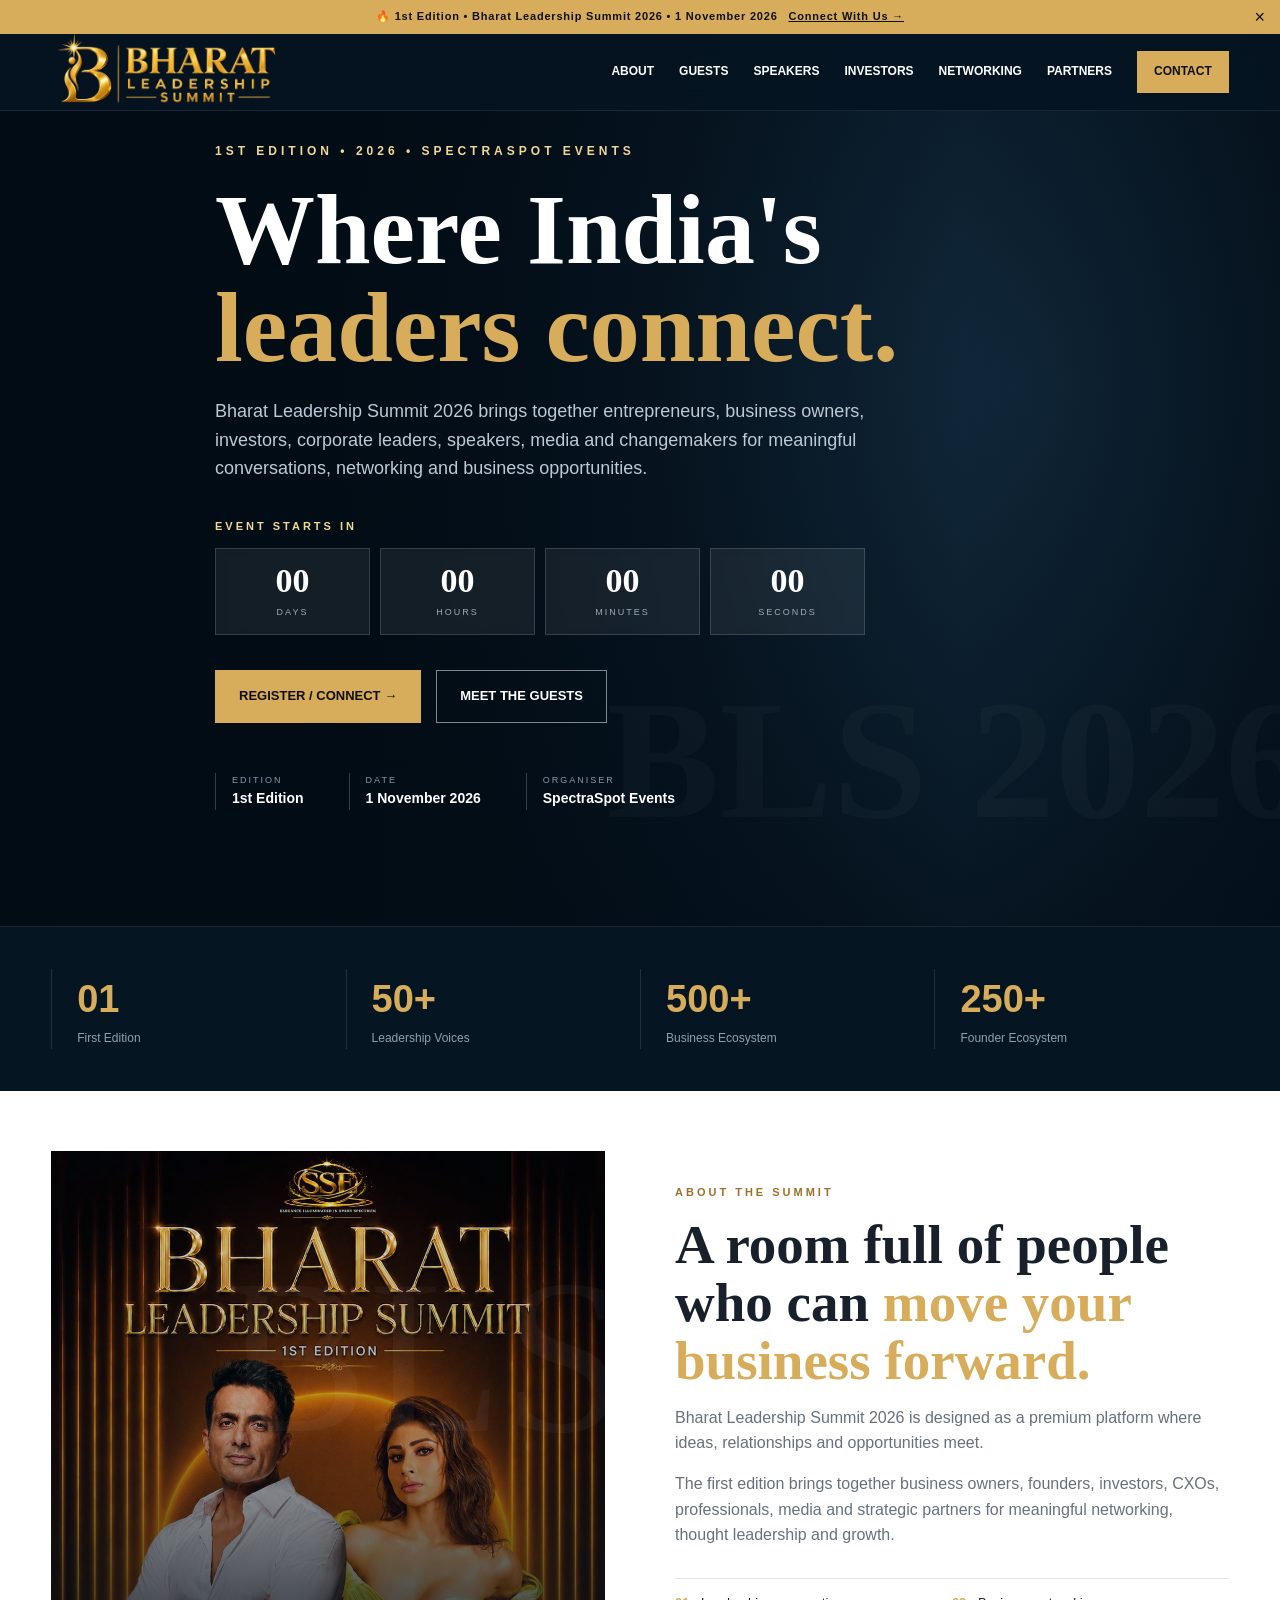
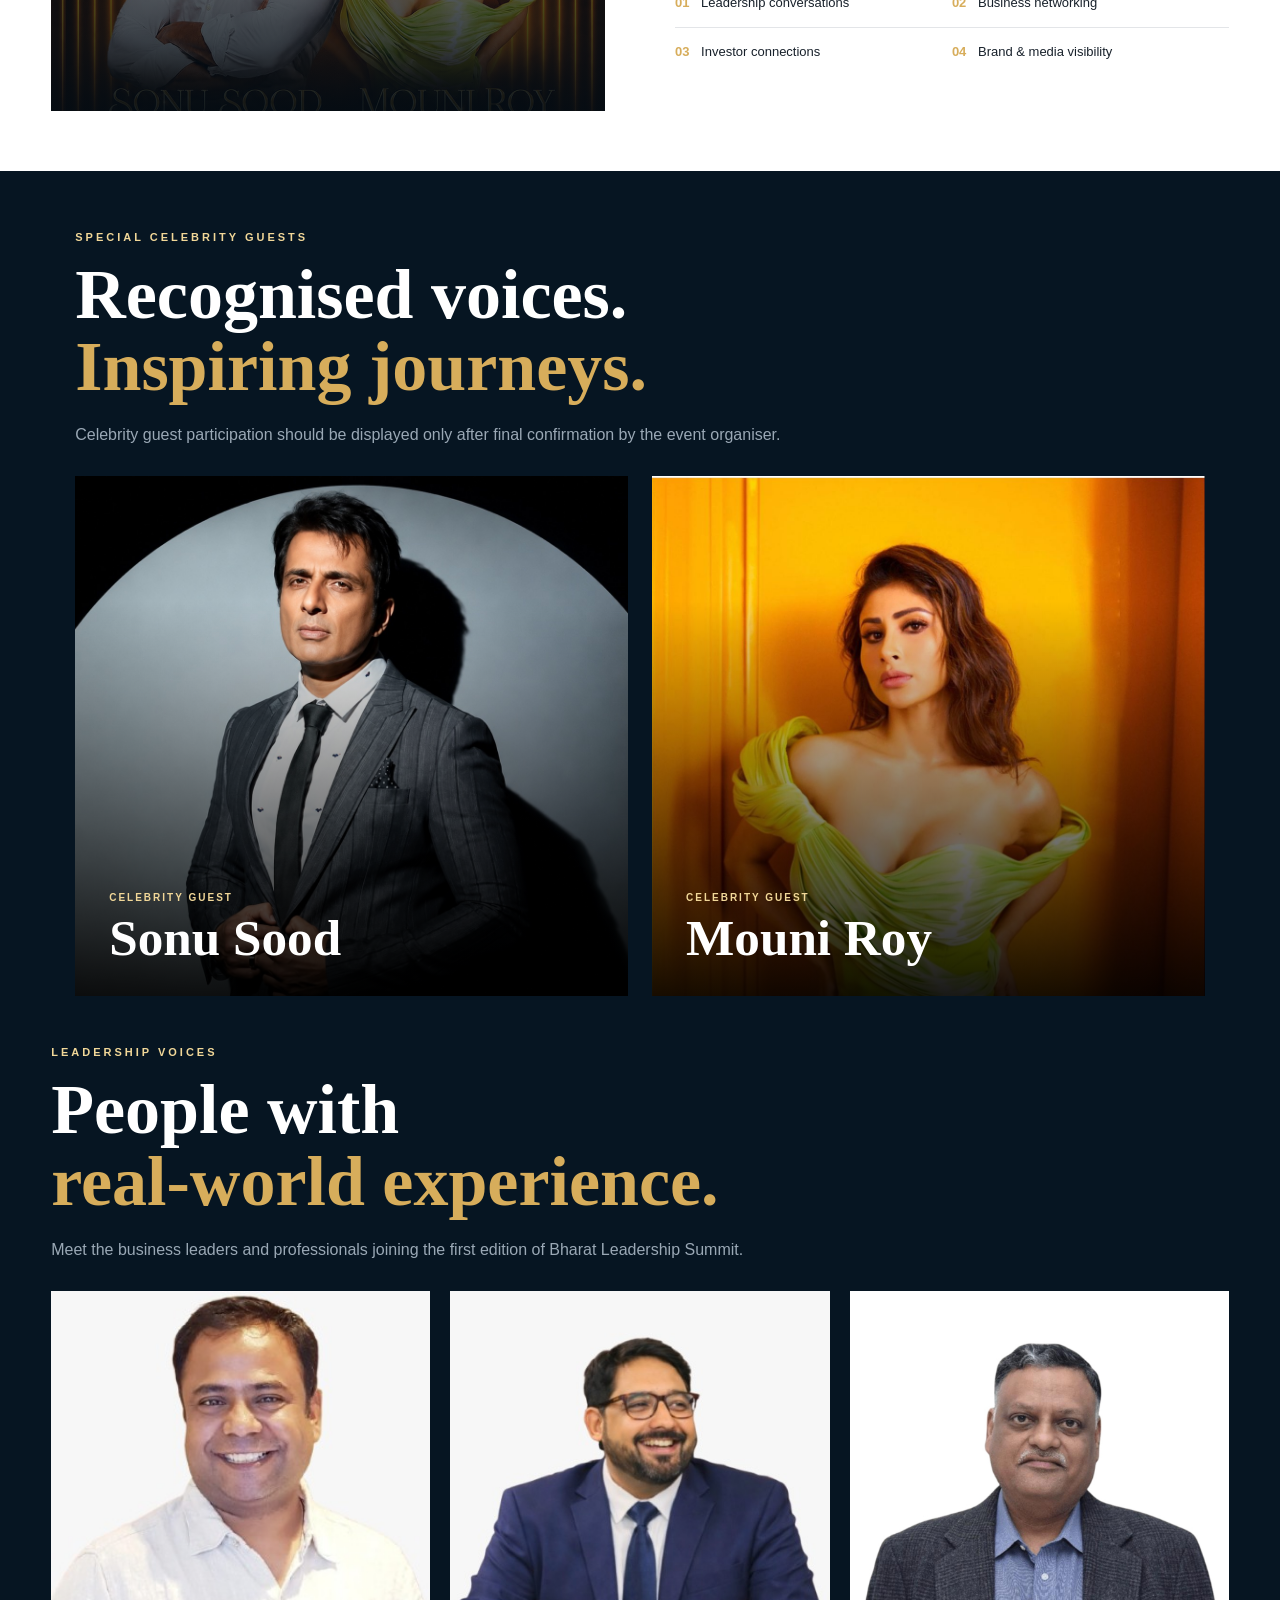
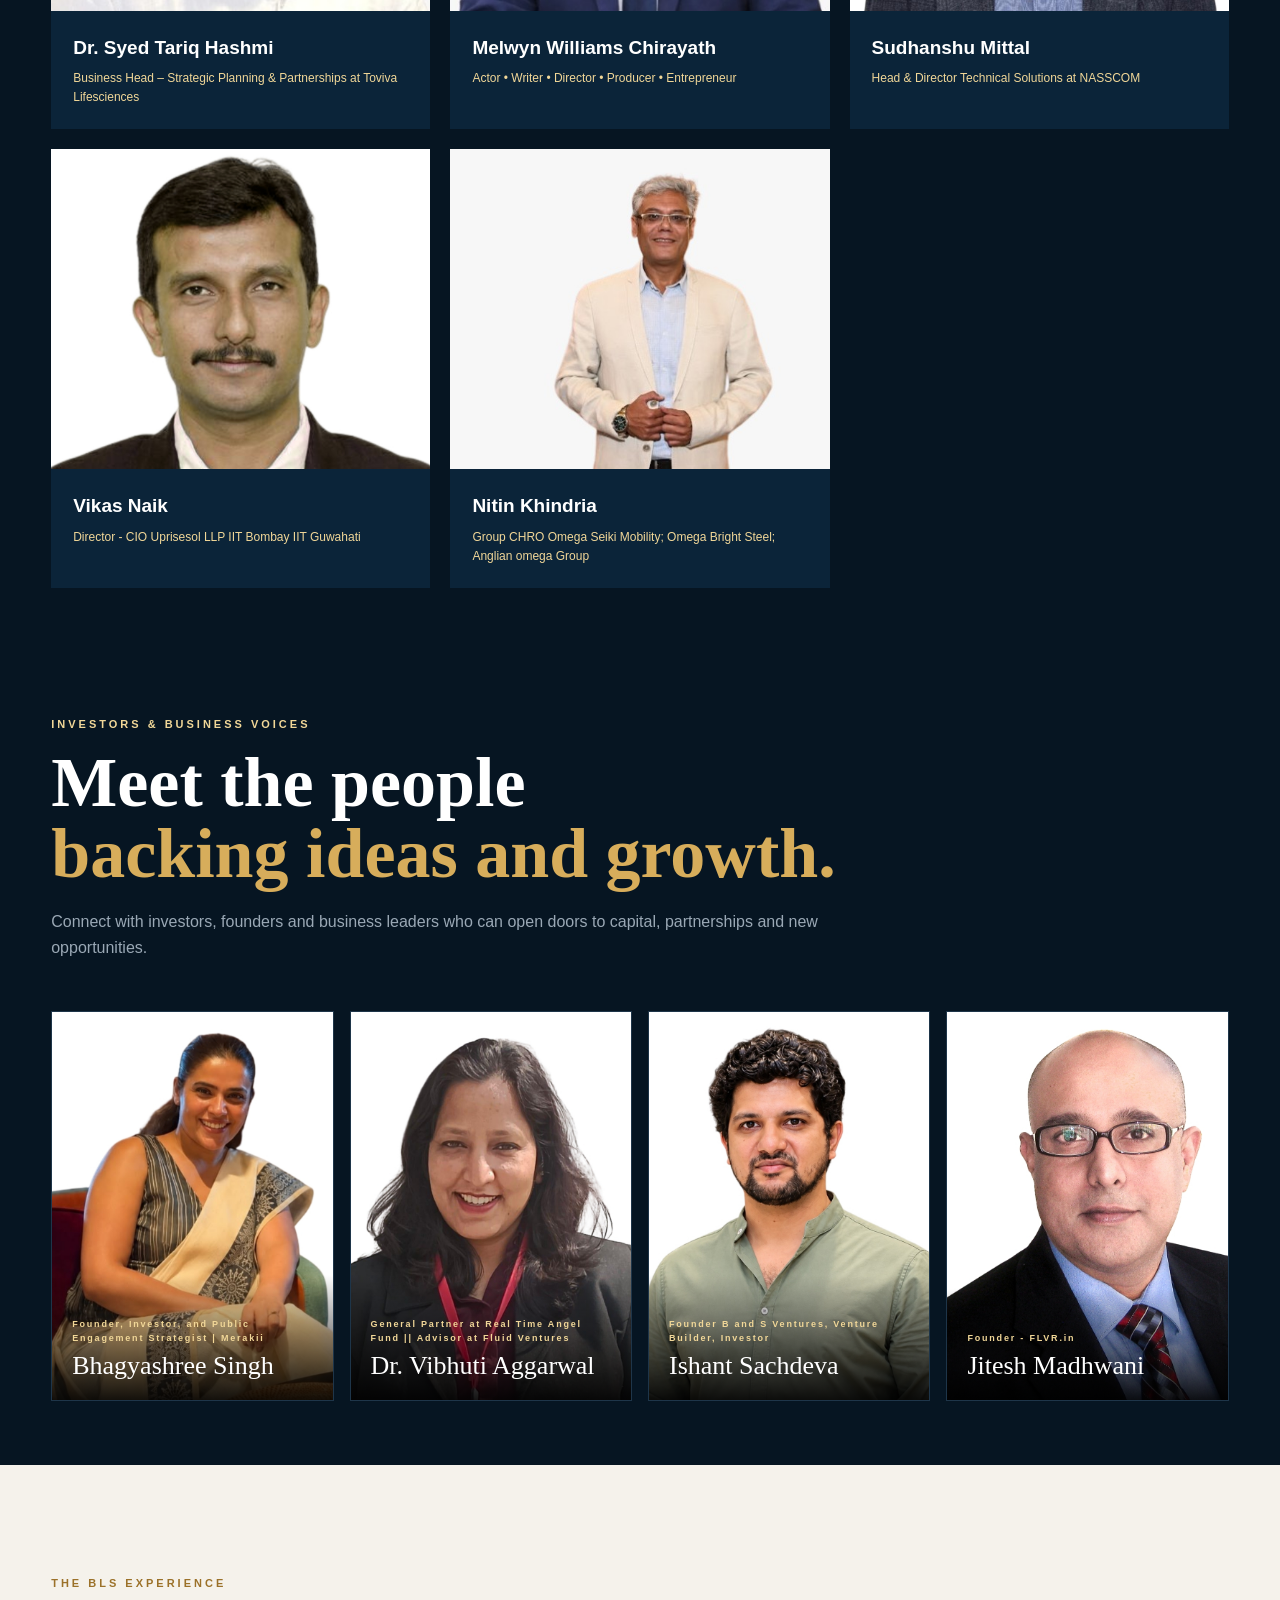
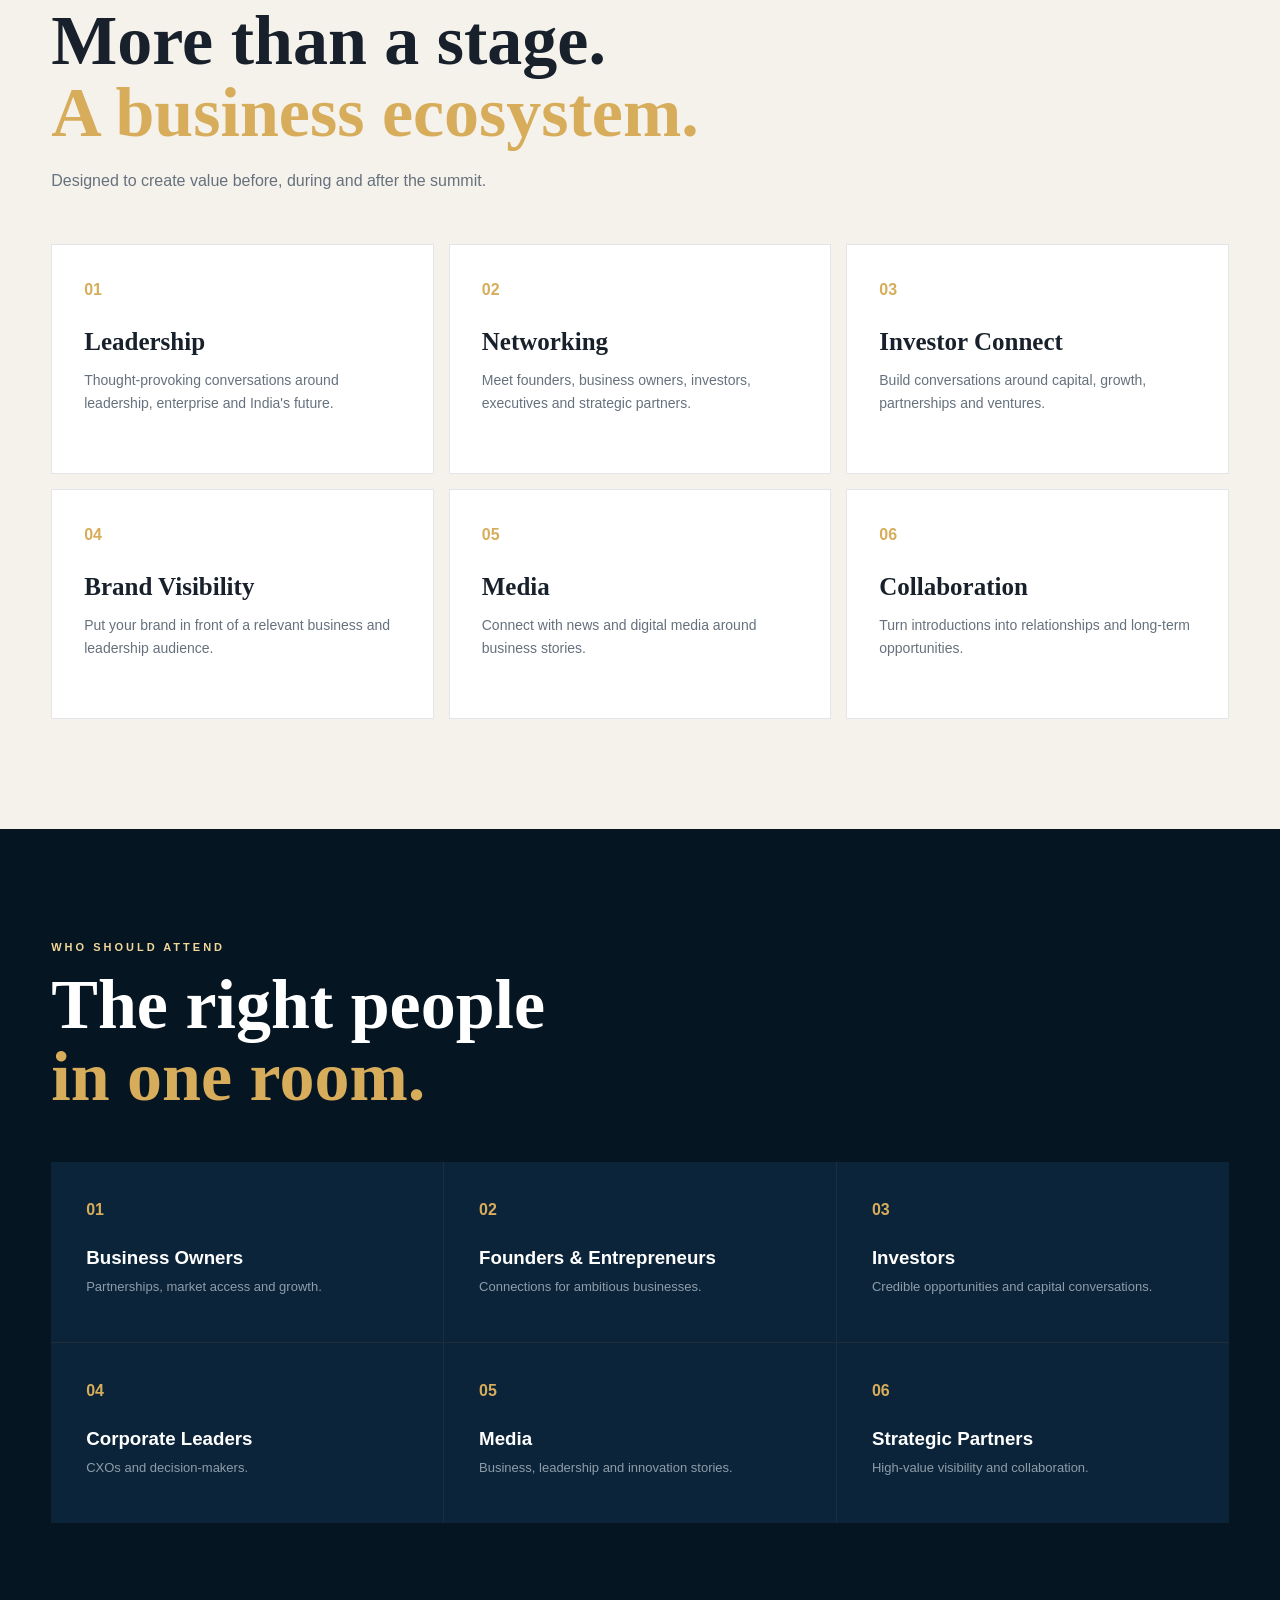
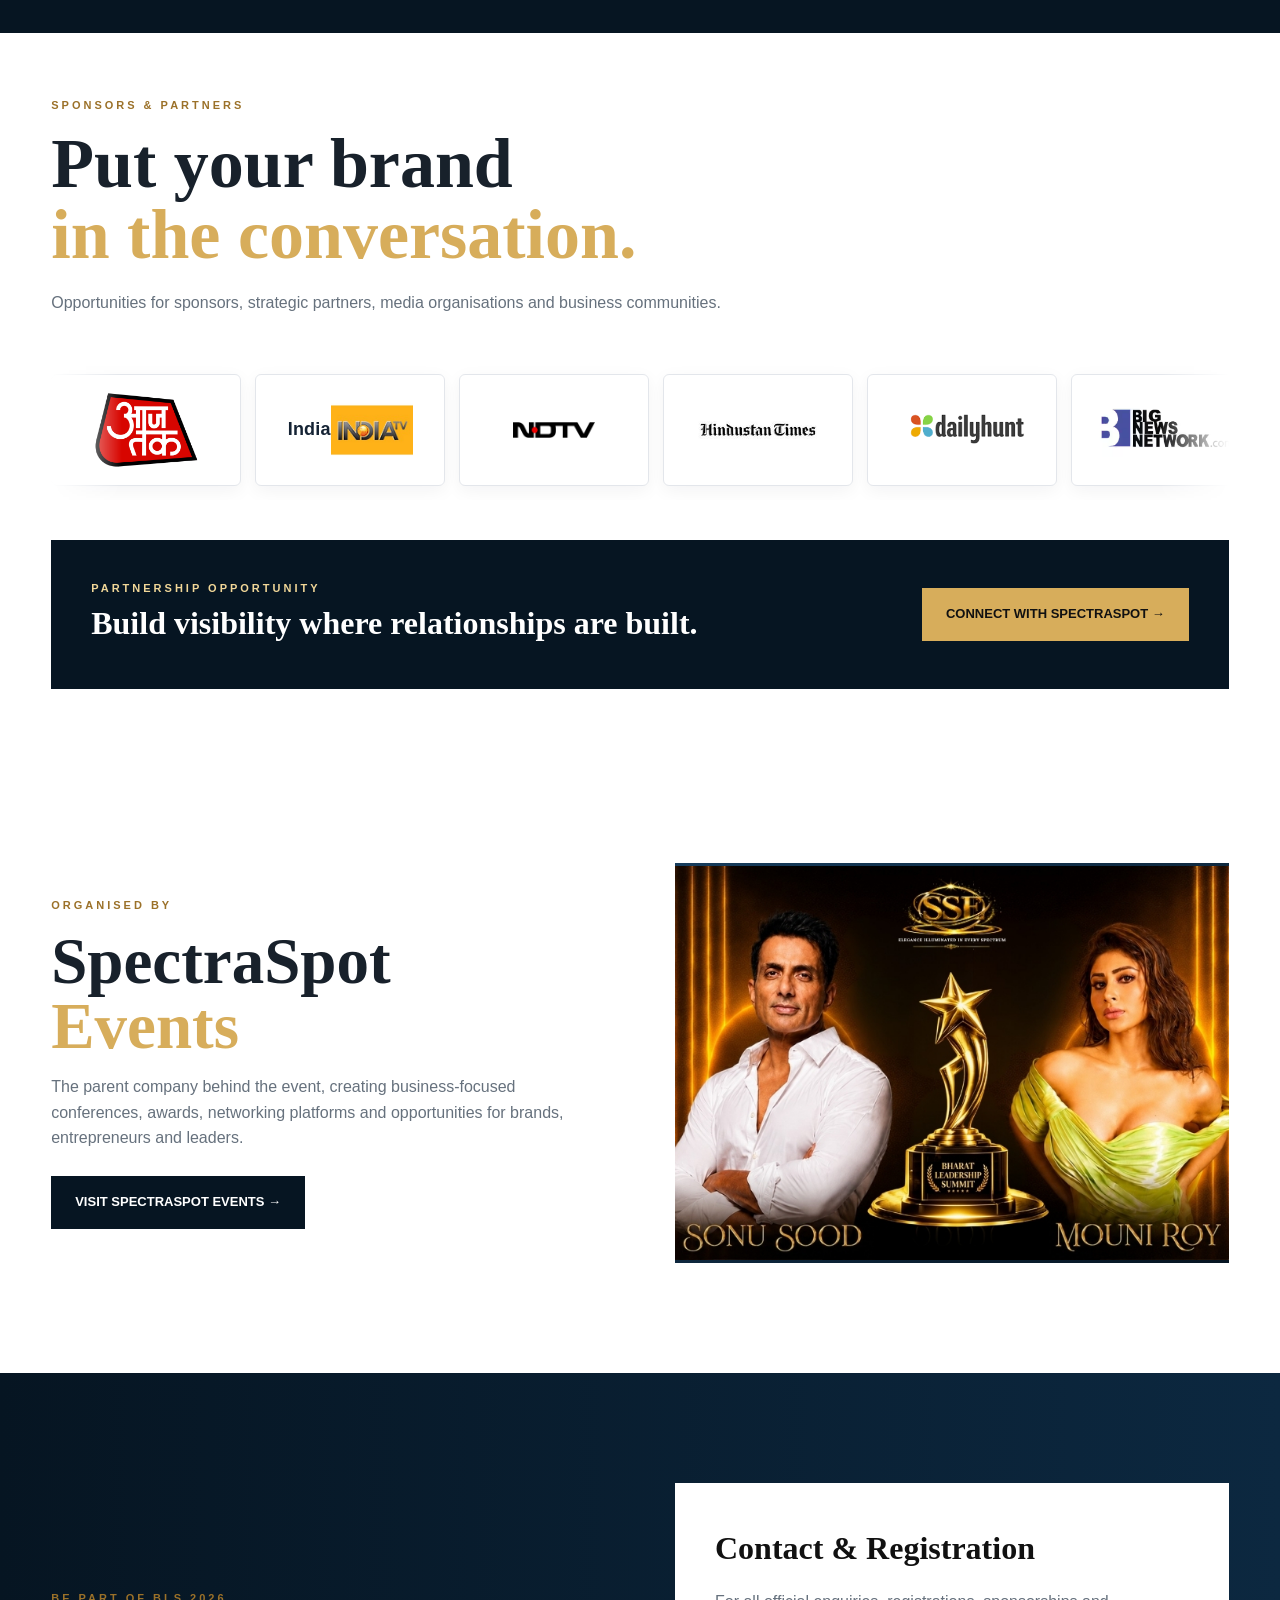
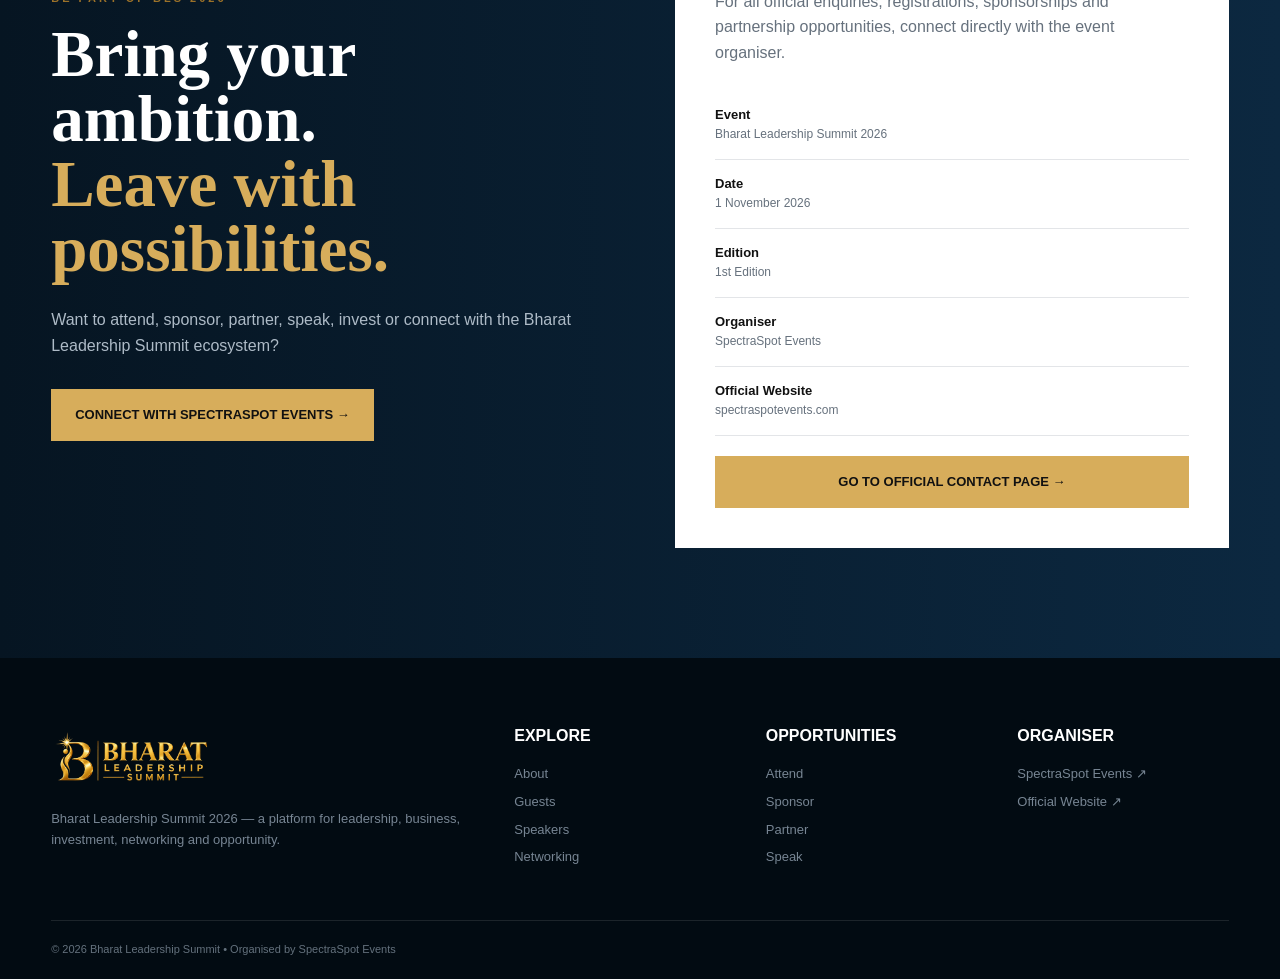
==== commit 5469e2e1: "Update Bharat Leadership Summit website" ====
--- a/index.html
+++ b/index.html
@@ -7,6 +7,7 @@
 <title>Bharat Leadership Summit 2026 | BLS 2026</title>
 
 <meta name="description" content="Bharat Leadership Summit 2026 - India's platform for business leaders, entrepreneurs, investors, speakers, media and networking.">
+<link rel="stylesheet" href="style.css">
 
 <style>
 
@@ -1395,21 +1396,11 @@
 <div class="container navbar">
 
 <a href="#home" class="logo">
-
-<div class="logo-icon">B</div>
-
-<div class="logo-text">
-
-<span>
-BHARAT <strong>LEADERSHIP</strong>
-</span>
-
-<span>
-SUMMIT 2026
-</span>
-
-</div>
-
+    <img
+        src="images/bharat-leadership-summit-logo.png"
+        alt="Bharat Leadership Summit"
+        class="header-logo"
+    >
 </a>
 
 
@@ -1430,6 +1421,8 @@
 
 <a href="#speakers">SPEAKERS</a>
 
+<a href="#investors">INVESTORS</a>
+
 <a href="#network">NETWORKING</a>
 
 <a href="#partners">PARTNERS</a>
@@ -1638,13 +1631,16 @@
 
 <div class="about-visual">
 
-<div>
+<img class="about-photo" src="images/about.jpg" alt="Bharat Leadership Summit">
+<div class="about-photo-overlay"></div>
+
+<div class="about-visual-content">
 
 <div class="tag">
-BHARAT LEADERSHIP SUMMIT
-</div>
-
-<h3>
+
+</div>
+
+<!--<h3>
 
 Business.
 
@@ -1656,7 +1652,7 @@
 
 Opportunity.
 
-</h3>
+</h3>-->
 
 </div>
 
@@ -1876,7 +1872,7 @@
 </h3>
 
 <p>
-Business Head • Strategic Partnership • Sales & Marketing
+Business Head – Strategic Planning & Partnerships at Toviva Lifesciences
 </p>
 
 <!-- Add LinkedIn URL here -->
@@ -1945,7 +1941,7 @@
 </h3>
 
 <p>
-Business & Leadership Speaker
+Head & Director Technical Solutions at NASSCOM
 </p>
 
 <!-- Add LinkedIn URL here -->
@@ -1974,7 +1970,7 @@
 </h3>
 
 <p>
-Business & Leadership Speaker
+Director - CIO Uprisesol LLP IIT Bombay IIT Guwahati
 </p>
 
 <!-- Add LinkedIn URL here -->
@@ -1992,7 +1988,7 @@
 >
 
 <img
-src="images/Nitinkhindria.jpg"
+src="images/NitinKhindria.jpg"
 alt="Nitin Khindria"
 >
 
@@ -2003,7 +1999,7 @@
 </h3>
 
 <p>
-Business & Leadership Speaker
+Group CHRO Omega Seiki Mobility; Omega Bright Steel; Anglian omega Group 
 </p>
 
 <!-- Add LinkedIn URL here -->
@@ -2015,7 +2011,7 @@
 
 <!-- MORE SPEAKERS -->
 
-<div class="speaker-card placeholder">
+<!--<div class="speaker-card placeholder">
 
 <div class="plus">
 +
@@ -2027,10 +2023,77 @@
 
 <p>
 More confirmed speakers coming soon
+</p>  
+
+</div> -->
+
+
+</div>
+
+</div>
+
+</section>
+
+
+<!-- =======================================================
+     INVESTORS & BUSINESS VOICES
+======================================================= -->
+
+<section class="dark investors-section" id="investors">
+
+<div class="container">
+
+<div class="section-title">
+
+<div class="kicker">
+INVESTORS & BUSINESS VOICES
+</div>
+
+<h2>
+Meet the people
+<br>
+<span>backing ideas and growth.</span>
+</h2>
+
+<p>
+Connect with investors, founders and business leaders who can open doors to capital, partnerships and new opportunities.
 </p>
 
 </div>
 
+<div class="investor-grid">
+
+<div class="investor-card">
+<img src="images/BhagyashreeSingh.jpg" alt="Bhagyashree Singh">
+<div class="investor-info">
+<span>Founder, Investor, and Public Engagement Strategist | Merakii</span>
+<h3>Bhagyashree Singh</h3>
+</div>
+</div>
+
+<div class="investor-card">
+<img src="images/Dr.VibhutiAggarwal.jpg" alt="Dr. Vibhuti Aggarwal">
+<div class="investor-info">
+<span>General Partner at Real Time Angel Fund || Advisor at Fluid Ventures</span>
+<h3>Dr. Vibhuti Aggarwal</h3>
+</div>
+</div>
+
+<div class="investor-card">
+<img src="images/IshantSachdeva.jpg" alt="Ishant Sachdeva">
+<div class="investor-info">
+<span>Founder B and S Ventures, Venture Builder, Investor</span>
+<h3>Ishant Sachdeva</h3>
+</div>
+</div>
+
+<div class="investor-card">
+<img src="images/JiteshMadhwani.jpg" alt="Jitesh Madhwani">
+<div class="investor-info">
+<span>Founder - FLVR.in </span>
+<h3>Jitesh Madhwani</h3>
+</div>
+</div>
 
 </div>
 
@@ -2358,49 +2421,48 @@
 </div>
 
 
-<div class="partner-grid">
-
-<div class="partner">
-TITLE PARTNER
-</div>
-
-<div class="partner">
-PRESENTING PARTNER
-</div>
-
-<div class="partner">
-POWERED BY
-</div>
-
-<div class="partner">
-GOLD PARTNER
-</div>
-
-<div class="partner">
-SILVER PARTNER
-</div>
-
-<div class="partner">
-STRATEGIC PARTNER
-</div>
-
-<div class="partner">
-INDUSTRY PARTNER
-</div>
-
-<div class="partner">
-MEDIA PARTNER
-</div>
-
-<div class="partner">
-DIGITAL PARTNER
-</div>
-
-<div class="partner">
-COMMUNITY PARTNER
-</div>
-
-</div>
+<div class="partner-marquee" aria-label="Media and strategic partners">
+  <div class="partner-track">
+    <div class="partner-logo">
+         <img src="images/Aaj_tak.png" alt="AAJ_TAK"></div>
+    <div class="partner-logo">India <TV>
+        <img src="images/India_tv.png" alt="India_tv">
+    </TV></div>
+    <div class="partner-logo"><img src="images/ND_tv.png" alt="NDTV"></div>
+    <div class="partner-logo"><img src="images/HT.png" alt="Hindustan Times"></div>
+    <div class="partner-logo"><img src="images/DH.png" alt="Dailyhunt"></div>
+    <div class="partner-logo"><img src="images/BNN.png" alt="Big News Network"></div>
+    <div class="partner-logo"><img src="images/INC.png" alt="India News Network"></div>
+    <div class="partner-logo"><img src="images/Google_News.png" alt="Google News"></div>
+    <div class="partner-logo"><img src="images/ABP.png" alt="ABP News"></div>
+    <div class="partner-logo"><img src="images/ZEE.png" alt="Zee News"></div>
+    <div class="partner-logo"><img src="images/ANI.png" alt="ANI"></div>
+    <div class="partner-logo"><img src="images/ENP.png" alt="England News Portal"></div>
+    <div class="partner-logo"><img src="images/BL.png" alt="Birmingham Live"></div>
+    <div class="partner-logo"><img src="images/NT.png" alt="NewsTime"></div>
+    <div class="partner-logo"><img src="images/EA.png" alt="East Asia"></div>
+    <div class="partner-logo">&amp; Many More</div>
+
+    <!--<div class="partner-logo" aria-hidden="true">Aaj Tak</div>
+    <div class="partner-logo" aria-hidden="true">India TV</div>
+    <div class="partner-logo" aria-hidden="true">NDTV</div>
+    <div class="partner-logo" aria-hidden="true">Hindustan Times</div>
+    <div class="partner-logo" aria-hidden="true">Dailyhunt</div>
+    <div class="partner-logo" aria-hidden="true">Big News Network</div>
+    <div class="partner-logo" aria-hidden="true">India News Network</div>
+    <div class="partner-logo" aria-hidden="true">Google News</div>
+    <div class="partner-logo" aria-hidden="true">ABP News</div>
+    <div class="partner-logo" aria-hidden="true">Zee News</div>
+    <div class="partner-logo" aria-hidden="true">ANI</div>
+    <div class="partner-logo" aria-hidden="true">England News Portal</div>
+    <div class="partner-logo" aria-hidden="true">Birmingham Live</div>
+    <div class="partner-logo" aria-hidden="true">NewsTime</div>
+    <div class="partner-logo" aria-hidden="true">East Asia</div>
+    <div class="partner-logo" aria-hidden="true">&amp; Many More</div>-->
+  </div>
+</div>
+
+
 
 
 <div class="partner-box">
@@ -2488,19 +2550,15 @@
 
 <div>
 
-<div class="tag">
-OFFICIAL EVENT ORGANISER
-</div>
-
-<h3>
-
-SPECTRASPOT
-
-<br>
-
-EVENTS
-
-</h3>
+<!--<div class="tag">
+    OFFICIAL EVENT ORGANISER
+</div>-->
+
+<img
+    src="images/spectraspot-logo.png"
+    alt="Spectraspot Events"
+    class="organiser-logo"
+>
 
 </div>
 
@@ -2670,27 +2728,9 @@
 
 
 <div>
-
-<a href="#home" class="logo">
-
-<div class="logo-icon">
-B
-</div>
-
-<div class="logo-text">
-
-<span>
-BHARAT <strong>LEADERSHIP</strong>
-</span>
-
-<span>
-SUMMIT 2026
-</span>
-
-</div>
-
+<a href="#home" class="logo footer-logo">
+    <img src="images/bharat-leadership-summit-logo.png" alt="Bharat Leadership Summit 2026">
 </a>
-
 <p style="margin-top:20px">
 
 Bharat Leadership Summit 2026 —
--- a/style.css
+++ b/style.css
@@ -0,0 +1,2150 @@
+:root {
+    --navy: #061321;
+    --navy2: #0d2238;
+    --navy3: #102a44;
+    --gold: #d4aa58;
+    --gold2: #f1d99e;
+    --cream: #f5f3ee;
+    --white: #ffffff;
+    --ink: #101828;
+    --muted: #667085;
+    --line: #e3e6eb;
+    --max: 1200px;
+}
+
+* {
+    box-sizing: border-box;
+}
+
+html {
+    scroll-behavior: smooth;
+}
+
+body {
+    margin: 0;
+    font-family: Arial, Helvetica, sans-serif;
+    color: var(--ink);
+    background: var(--white);
+    line-height: 1.6;
+    overflow-x: hidden;
+}
+
+a {
+    text-decoration: none;
+    color: inherit;
+}
+
+img {
+    display: block;
+    width: 100%;
+}
+
+button,
+input,
+select,
+textarea {
+    font-family: inherit;
+}
+
+.wrap {
+    width: min(92%, var(--max));
+    margin: 0 auto;
+}
+
+/* =========================================================
+   HEADER
+========================================================= */
+
+.header {
+    position: fixed;
+    top: 0;
+    left: 0;
+    width: 100%;
+    z-index: 1000;
+    background: rgba(6, 19, 33, 0.28);
+    border-bottom: 1px solid rgba(255, 255, 255, 0.08);
+    transition: 0.3s ease;
+}
+
+.header.scrolled {
+    background: rgba(6, 19, 33, 0.97);
+    box-shadow: 0 10px 30px rgba(0, 0, 0, 0.25);
+}
+
+.nav {
+    height: 76px;
+    display: flex;
+    align-items: center;
+    justify-content: space-between;
+    gap: 25px;
+}
+
+.brand {
+    color: var(--white);
+    font-weight: 900;
+    display: flex;
+    align-items: center;
+    gap: 10px;
+    letter-spacing: 1px;
+    font-size: 13px;
+    white-space: nowrap;
+}
+
+.brand b {
+    color: var(--gold2);
+}
+
+.brand-mark {
+    width: 38px;
+    height: 38px;
+    border: 1px solid var(--gold);
+    display: grid;
+    place-items: center;
+    color: var(--gold2);
+    font: 22px Georgia, serif;
+}
+
+.nav nav {
+    display: flex;
+    align-items: center;
+    gap: 24px;
+    color: var(--white);
+    font-size: 13px;
+    font-weight: 700;
+}
+
+.nav nav a {
+    transition: 0.2s ease;
+}
+
+.nav nav a:hover {
+    color: var(--gold2);
+}
+
+.nav-btn {
+    background: var(--gold);
+    color: #111 !important;
+    padding: 10px 17px;
+}
+
+.nav-btn:hover {
+    background: var(--gold2);
+}
+
+.menu {
+    display: none;
+    background: transparent;
+    border: 0;
+    color: var(--white);
+    font-size: 28px;
+    cursor: pointer;
+}
+
+/* =========================================================
+   SOCIAL SIDEBAR
+========================================================= */
+
+.social-sidebar {
+    position: fixed;
+    right: 0;
+    top: 50%;
+    transform: translateY(-50%);
+    z-index: 999;
+    width: 66px;
+    padding: 13px 8px;
+    background: rgba(6, 19, 33, 0.96);
+    border: 1px solid rgba(255, 255, 255, 0.12);
+    border-right: 0;
+    border-radius: 18px 0 0 18px;
+    box-shadow: -8px 10px 30px rgba(0, 0, 0, 0.22);
+}
+
+.social-sidebar a {
+    width: 50px;
+    height: 52px;
+    display: flex;
+    align-items: center;
+    justify-content: center;
+    color: var(--white);
+    font-weight: 900;
+    font-size: 21px;
+    transition: 0.25s ease;
+    border-radius: 10px;
+}
+
+.social-sidebar a:hover {
+    background: var(--gold);
+    color: #111;
+    transform: translateX(-4px);
+}
+
+.social-sidebar span {
+    display: block;
+    line-height: 1;
+}
+
+.facebook-icon::before {
+    content: "f";
+    font-family: Arial, sans-serif;
+    font-size: 30px;
+    font-weight: 900;
+}
+
+.instagram-icon::before {
+    content: "◎";
+    font-size: 31px;
+}
+
+.x-icon::before {
+    content: "𝕏";
+    font-size: 25px;
+}
+
+.linkedin-icon::before {
+    content: "in";
+    font-size: 24px;
+    font-weight: 900;
+}
+
+.youtube-icon::before {
+    content: "▶";
+    font-size: 20px;
+}
+
+.whatsapp-icon::before {
+    content: "◔";
+    font-size: 31px;
+}
+
+/* =========================================================
+   ANNOUNCEMENT BAR
+========================================================= */
+
+.announcement {
+    position: relative;
+    z-index: 1001;
+    background: var(--gold);
+    color: #111;
+    min-height: 34px;
+    display: flex;
+    align-items: center;
+    overflow: hidden;
+}
+
+.announcement-track {
+    white-space: nowrap;
+    animation: announcementMove 25s linear infinite;
+    font-size: 11px;
+    font-weight: 800;
+    letter-spacing: 1.5px;
+}
+
+@keyframes announcementMove {
+    from {
+        transform: translateX(100%);
+    }
+
+    to {
+        transform: translateX(-100%);
+    }
+}
+
+/* =========================================================
+   HERO
+========================================================= */
+
+.hero {
+    min-height: 850px;
+    background: var(--navy);
+    color: var(--white);
+    position: relative;
+    display: flex;
+    align-items: center;
+    overflow: hidden;
+}
+
+.hero-image {
+    position: absolute;
+    inset: 0;
+
+    background:
+        radial-gradient(
+            circle at 80% 40%,
+            rgba(37, 72, 106, 0.4),
+            transparent 35%
+        ),
+        linear-gradient(
+            90deg,
+            rgba(3, 16, 28, 0.98) 10%,
+            rgba(3, 16, 28, 0.9) 42%,
+            rgba(3, 16, 28, 0.45) 100%
+        ),
+        linear-gradient(
+            135deg,
+            #173a59,
+            #061321
+        );
+}
+
+.hero-image::after {
+    content: "BLS 2026";
+    position: absolute;
+    right: 5%;
+    bottom: 10%;
+    font: italic 12vw Georgia, serif;
+    color: var(--white);
+    opacity: 0.05;
+    pointer-events: none;
+}
+
+.hero-inner {
+    position: relative;
+    z-index: 2;
+    padding-top: 90px;
+}
+
+.eyebrow,
+.kicker {
+    font-size: 11px;
+    letter-spacing: 3px;
+    font-weight: 900;
+    color: var(--gold);
+}
+
+.hero .eyebrow {
+    color: var(--gold2);
+}
+
+h1,
+h2,
+h3 {
+    margin-top: 0;
+}
+
+.hero h1,
+.section h2 {
+    font-family: Georgia, "Times New Roman", serif;
+    line-height: 1.02;
+}
+
+.hero h1 {
+    font-size: clamp(58px, 8vw, 100px);
+    max-width: 950px;
+    margin: 18px 0 25px;
+}
+
+.hero h1 em,
+.section h2 em {
+    color: var(--gold);
+    font-style: normal;
+}
+
+.lead {
+    max-width: 760px;
+    color: #c4d0dd;
+    font-size: 18px;
+}
+
+.actions {
+    display: flex;
+    gap: 12px;
+    margin-top: 30px;
+    flex-wrap: wrap;
+}
+
+.gold-btn,
+.line-btn,
+.dark-btn {
+    display: inline-flex;
+    align-items: center;
+    justify-content: center;
+    padding: 14px 21px;
+    font-size: 13px;
+    font-weight: 800;
+    border: 0;
+    cursor: pointer;
+    transition: 0.25s ease;
+}
+
+.gold-btn {
+    background: var(--gold);
+    color: #111;
+}
+
+.gold-btn:hover {
+    background: var(--gold2);
+    transform: translateY(-2px);
+}
+
+.line-btn {
+    border: 1px solid rgba(255, 255, 255, 0.4);
+    color: var(--white);
+}
+
+.line-btn:hover {
+    background: var(--white);
+    color: #111;
+}
+
+.dark-btn {
+    background: var(--navy);
+    color: var(--white);
+}
+
+.hero-meta {
+    display: flex;
+    gap: 35px;
+    margin-top: 55px;
+    flex-wrap: wrap;
+}
+
+.hero-meta div {
+    border-left: 1px solid rgba(255, 255, 255, 0.15);
+    padding-left: 15px;
+}
+
+.hero-meta small {
+    display: block;
+    color: #7f8d9c;
+    font-size: 9px;
+    letter-spacing: 2px;
+}
+
+.hero-meta b {
+    font-size: 13px;
+}
+
+/* =========================================================
+   COUNTDOWN / NUMBERS
+========================================================= */
+
+.numbers {
+    background: var(--navy);
+    color: var(--white);
+    padding: 42px 0;
+    border-top: 1px solid rgba(255, 255, 255, 0.08);
+}
+
+.numbers-grid {
+    display: grid;
+    grid-template-columns: repeat(4, 1fr);
+}
+
+.numbers-grid div {
+    padding-left: 25px;
+    border-left: 1px solid rgba(255, 255, 255, 0.1);
+}
+
+.numbers-grid b {
+    display: block;
+    color: var(--gold2);
+    font-size: 38px;
+}
+
+.numbers-grid span {
+    color: #91a0b2;
+    font-size: 12px;
+}
+
+/* =========================================================
+   GENERAL SECTIONS
+========================================================= */
+
+.section {
+    padding: 105px 0;
+}
+
+.dark {
+    background: var(--navy);
+    color: var(--white);
+}
+
+.cream {
+    background: var(--cream);
+}
+
+.split {
+    display: grid;
+    grid-template-columns: 1fr 1fr;
+    gap: 75px;
+    align-items: center;
+}
+
+.photo-placeholder {
+    height: 560px;
+    background:
+        linear-gradient(
+            145deg,
+            #102d48,
+            #061321
+        );
+    position: relative;
+    overflow: hidden;
+}
+
+.photo-placeholder::after {
+    content: "";
+    position: absolute;
+    inset: 15%;
+    border: 1px solid rgba(212, 170, 88, 0.25);
+    transform: rotate(-7deg);
+}
+
+.visual-copy {
+    position: absolute;
+    z-index: 2;
+    left: 40px;
+    bottom: 40px;
+    color: var(--white);
+}
+
+.visual-copy span {
+    color: var(--gold2);
+    letter-spacing: 3px;
+    font-size: 11px;
+}
+
+.visual-copy b {
+    display: block;
+    font: 52px/1 Georgia, serif;
+    margin-top: 12px;
+}
+
+.section h2 {
+    font-size: clamp(42px, 5vw, 65px);
+    margin: 12px 0 22px;
+}
+
+.muted {
+    color: var(--muted);
+    font-size: 15px;
+}
+
+.light {
+    color: #9aa8b7;
+}
+
+.ticks {
+    display: grid;
+    grid-template-columns: 1fr 1fr;
+    margin-top: 30px;
+}
+
+.ticks div {
+    border-top: 1px solid var(--line);
+    padding: 12px 0;
+    font-size: 13px;
+}
+
+.ticks b {
+    color: var(--gold);
+    margin-right: 10px;
+}
+
+.head {
+    display: flex;
+    justify-content: space-between;
+    gap: 50px;
+    align-items: end;
+    margin-bottom: 45px;
+}
+
+.head > p {
+    max-width: 440px;
+    color: var(--muted);
+}
+
+.dark .head > p {
+    color: #9aa8b7;
+}
+
+/* =========================================================
+   CELEBRITY GUESTS
+========================================================= */
+
+.guest-grid {
+    display: grid;
+    grid-template-columns: 1fr 1fr;
+    gap: 20px;
+}
+
+.guest {
+    height: 610px;
+    background: #10243a;
+    position: relative;
+    overflow: hidden;
+}
+
+.guest img {
+    height: 100%;
+    object-fit: cover;
+    transition: 0.5s ease;
+}
+
+.guest:hover img {
+    transform: scale(1.04);
+}
+
+.guest > div {
+    position: absolute;
+    inset: auto 0 0;
+    padding: 32px;
+    background: linear-gradient(
+        transparent,
+        rgba(0, 0, 0, 0.88)
+    );
+}
+
+.guest small {
+    color: var(--gold2);
+    font-weight: 800;
+    letter-spacing: 2px;
+}
+
+.guest h3 {
+    font: 48px Georgia, serif;
+    margin: 7px 0 0;
+}
+
+/* =========================================================
+   SPEAKERS
+========================================================= */
+
+.speaker-grid {
+    display: grid;
+    grid-template-columns: repeat(3, 1fr);
+    gap: 18px;
+}
+
+.speaker {
+    background: var(--navy2);
+    color: var(--white);
+    overflow: hidden;
+}
+
+.speaker img {
+    height: 310px;
+    object-fit: cover;
+}
+
+.speaker > div {
+    padding: 18px;
+}
+
+.speaker h3 {
+    font-size: 19px;
+    margin: 0 0 4px;
+}
+
+.speaker p {
+    margin: 0;
+    color: var(--gold2);
+    font-size: 12px;
+}
+
+.speaker-link {
+    display: inline-block;
+    margin-top: 12px;
+    color: var(--gold2);
+    font-size: 12px;
+    font-weight: 700;
+}
+
+.speaker-link:hover {
+    color: var(--white);
+}
+
+.speaker.add {
+    min-height: 380px;
+    padding: 30px;
+    background: #f6f7f8;
+    color: #111;
+    display: flex;
+    flex-direction: column;
+    justify-content: center;
+}
+
+.speaker.add p {
+    color: var(--muted);
+}
+
+.plus {
+    font-size: 55px;
+    color: var(--gold);
+}
+
+/* =========================================================
+   FEATURES
+========================================================= */
+
+.feature-grid {
+    display: grid;
+    grid-template-columns: repeat(3, 1fr);
+    gap: 14px;
+}
+
+.feature-grid > div {
+    background: var(--white);
+    border: 1px solid var(--line);
+    padding: 30px;
+    min-height: 205px;
+}
+
+.feature-grid i {
+    font-style: normal;
+    color: var(--gold);
+    font-weight: 900;
+}
+
+.feature-grid h3 {
+    font-size: 22px;
+    margin: 24px 0 6px;
+}
+
+.feature-grid p {
+    color: var(--muted);
+    font-size: 14px;
+}
+
+/* =========================================================
+   AUDIENCE
+========================================================= */
+
+.audience {
+    display: grid;
+    grid-template-columns: repeat(3, 1fr);
+    gap: 1px;
+    background: rgba(255, 255, 255, 0.08);
+}
+
+.audience > div {
+    background: var(--navy2);
+    padding: 30px;
+    min-height: 175px;
+}
+
+.audience b {
+    color: var(--gold);
+}
+
+.audience h3 {
+    margin: 22px 0 4px;
+}
+
+.audience p {
+    color: #8e9baa;
+    font-size: 13px;
+}
+
+/* =========================================================
+   PARTNERS
+========================================================= */
+
+.partners {
+    display: grid;
+    grid-template-columns: repeat(5, 1fr);
+    gap: 12px;
+}
+
+.partners div {
+    height: 100px;
+    border: 1px solid var(--line);
+    background: var(--white);
+    display: grid;
+    place-items: center;
+    text-align: center;
+    color: #87919d;
+    font-size: 10px;
+    font-weight: 900;
+    letter-spacing: 1px;
+    padding: 10px;
+}
+
+.partner-cta {
+    background: var(--navy);
+    color: var(--white);
+    padding: 40px;
+    margin-top: 40px;
+    display: flex;
+    justify-content: space-between;
+    align-items: center;
+    gap: 20px;
+}
+
+.partner-cta h3 {
+    font: 34px Georgia, serif;
+    margin: 5px 0;
+}
+
+/* =========================================================
+   ORGANISER
+========================================================= */
+
+.organizer-grid {
+    grid-template-columns: 1fr 1fr;
+}
+
+.organizer-image {
+    height: 480px;
+    background:
+        linear-gradient(
+            145deg,
+            #132f4c,
+            #061321
+        );
+    display: grid;
+    place-items: center;
+    color: var(--white);
+    text-align: center;
+}
+
+.organizer-image span {
+    color: var(--gold2);
+    font-size: 11px;
+    letter-spacing: 3px;
+}
+
+.organizer-image b {
+    display: block;
+    font: 55px/1 Georgia, serif;
+    margin-top: 15px;
+}
+
+/* =========================================================
+   CONTACT
+========================================================= */
+
+.contact-grid {
+    display: grid;
+    grid-template-columns: 1.1fr 0.9fr;
+    gap: 70px;
+}
+
+.contact-grid h2 {
+    font-size: clamp(45px, 6vw, 72px);
+}
+
+form {
+    background: var(--white);
+    color: #111;
+    padding: 30px;
+    box-shadow: 0 15px 40px rgba(0, 0, 0, 0.08);
+}
+
+form h3 {
+    font: 30px Georgia, serif;
+    margin-bottom: 20px;
+}
+
+form input,
+form select,
+form textarea {
+    display: block;
+    width: 100%;
+    border: 1px solid #dfe3e8;
+    padding: 12px;
+    margin: 10px 0;
+    outline: none;
+    background: var(--white);
+}
+
+form input:focus,
+form select:focus,
+form textarea:focus {
+    border-color: var(--gold);
+}
+
+form textarea {
+    min-height: 110px;
+    resize: vertical;
+}
+
+form button {
+    width: 100%;
+    margin-top: 7px;
+}
+
+#msg {
+    font-size: 12px;
+    color: var(--muted);
+    min-height: 18px;
+}
+
+/* =========================================================
+   FOOTER
+========================================================= */
+
+footer {
+    background: #030b13;
+    color: var(--white);
+    padding: 60px 0 20px;
+}
+
+.foot {
+    display: grid;
+    grid-template-columns: 2fr 1fr 1fr 1fr;
+    gap: 40px;
+}
+
+.foot p {
+    color: #6f7d8d;
+    max-width: 400px;
+}
+
+.foot > b,
+.foot > div > b {
+    display: block;
+    margin-bottom: 12px;
+}
+
+.foot a:not(.brand) {
+    display: block;
+    color: #778493;
+    font-size: 13px;
+    margin: 7px 0;
+}
+
+.foot a:not(.brand):hover {
+    color: var(--gold2);
+}
+
+.copyright {
+    border-top: 1px solid rgba(255, 255, 255, 0.08);
+    margin-top: 45px;
+    padding-top: 18px;
+    color: #66717e;
+    font-size: 11px;
+}
+
+/* =========================================================
+   TABLET
+========================================================= */
+
+@media (max-width: 900px) {
+
+    .menu {
+        display: block;
+    }
+
+    .nav nav {
+        display: none;
+        position: absolute;
+        top: 76px;
+        left: 4%;
+        right: 4%;
+        background: var(--navy);
+        padding: 15px;
+        flex-direction: column;
+        align-items: stretch;
+        gap: 0;
+        box-shadow: 0 15px 30px rgba(0, 0, 0, 0.25);
+    }
+
+    .nav nav.open {
+        display: flex;
+    }
+
+    .nav nav a {
+        padding: 12px;
+        border-bottom: 1px solid rgba(255, 255, 255, 0.08);
+    }
+
+    .split,
+    .contact-grid {
+        grid-template-columns: 1fr;
+    }
+
+    .speaker-grid,
+    .feature-grid,
+    .audience {
+        grid-template-columns: 1fr 1fr;
+    }
+
+    .partners {
+        grid-template-columns: repeat(3, 1fr);
+    }
+
+    .foot {
+        grid-template-columns: 1fr 1fr;
+    }
+
+    .hero-meta {
+        flex-wrap: wrap;
+    }
+
+    .numbers-grid {
+        grid-template-columns: 1fr 1fr;
+        gap: 20px;
+    }
+
+    .numbers-grid div {
+        border-left: 0;
+        border-top: 1px solid rgba(255, 255, 255, 0.1);
+        padding: 15px 0;
+    }
+
+    .social-sidebar {
+        width: 58px;
+    }
+
+    .social-sidebar a {
+        width: 43px;
+        height: 46px;
+    }
+}
+
+/* =========================================================
+   MOBILE
+========================================================= */
+
+@media (max-width: 600px) {
+
+    .wrap {
+        width: 90%;
+    }
+
+    .section {
+        padding: 75px 0;
+    }
+
+    .announcement {
+        min-height: 30px;
+    }
+
+    .announcement-track {
+        font-size: 9px;
+    }
+
+    .nav {
+        height: 68px;
+    }
+
+    .brand {
+        font-size: 11px;
+    }
+
+    .brand-mark {
+        width: 32px;
+        height: 32px;
+    }
+
+    .hero {
+        min-height: 800px;
+    }
+
+    .hero-inner {
+        padding-top: 100px;
+    }
+
+    .hero h1 {
+        font-size: 54px;
+    }
+
+    .lead {
+        font-size: 16px;
+    }
+
+    .actions {
+        flex-direction: column;
+        align-items: stretch;
+    }
+
+    .gold-btn,
+    .line-btn {
+        width: 100%;
+    }
+
+    .hero-meta {
+        gap: 14px;
+    }
+
+    .hero-meta div {
+        flex: 1;
+        min-width: 120px;
+    }
+
+    .head {
+        display: block;
+    }
+
+    .head > p {
+        margin-top: 20px;
+    }
+
+    .guest-grid,
+    .speaker-grid,
+    .feature-grid,
+    .audience,
+    .partners,
+    .numbers-grid,
+    .foot {
+        grid-template-columns: 1fr;
+    }
+
+    .guest {
+        height: 480px;
+    }
+
+    .guest h3 {
+        font-size: 38px;
+    }
+
+    .photo-placeholder {
+        height: 400px;
+    }
+
+    .ticks {
+        grid-template-columns: 1fr;
+    }
+
+    .partner-cta {
+        display: block;
+    }
+
+    .partner-cta .gold-btn {
+        margin-top: 20px;
+    }
+
+    .organizer-image {
+        height: 360px;
+    }
+
+    .organizer-image b {
+        font-size: 43px;
+    }
+
+    .social-sidebar {
+        top: auto;
+        bottom: 18px;
+        right: 10px;
+        transform: none;
+        width: 50px;
+        padding: 6px;
+        border-radius: 16px;
+    }
+
+    .social-sidebar a {
+        width: 38px;
+        height: 40px;
+    }
+
+    .social-sidebar a:nth-child(n + 5) {
+        display: none;
+    }
+
+    .social-sidebar a:hover {
+        transform: none;
+    }
+}
+/* =========================
+   REDUCE GAP BETWEEN GUESTS & SPEAKERS
+========================= */
+
+#guests {
+    padding-bottom: 55px;
+}
+
+#speakers {
+    padding-top: 55px;
+}
+
+#guests .section-title {
+    margin-bottom: 35px;
+}
+
+#speakers .section-title {
+    margin-bottom: 35px;
+}
+/* ===== FIX: Reduce gap between Guests and Leadership Voices ===== */
+
+section:has(.guest-grid) {
+    padding-bottom: 35px !important;
+}
+
+section:has(.guest-grid) + .section {
+    padding-top: 55px !important;
+}
+
+/* =========================================================
+   BLS 2026 VISUAL POLISH + ABOUT PHOTO + INVESTORS
+   These rules intentionally override the older inline styles.
+========================================================= */
+
+/* Reduce the oversized vertical spacing across desktop sections. */
+section {
+    padding: 78px 0;
+}
+
+#about {
+    padding-top: 72px;
+    padding-bottom: 72px;
+}
+
+#guests {
+    padding-top: 72px;
+    padding-bottom: 28px;
+}
+
+#speakers {
+    padding-top: 28px;
+    padding-bottom: 72px;
+}
+
+#guests .section-title,
+#speakers .section-title {
+    margin-bottom: 32px;
+}
+
+/* About section: use the supplied images/about.jpg photo. */
+.about-visual {
+    min-height: 560px;
+    padding: 45px;
+    background: #061522 !important;
+    position: relative;
+    overflow: hidden;
+}
+
+.about-photo {
+    position: absolute;
+    inset: 0;
+    width: 100%;
+    height: 100%;
+    object-fit: cover;
+    object-position: center top;
+    z-index: 0;
+}
+
+.about-photo-overlay {
+    position: absolute;
+    inset: 0;
+    background: linear-gradient(180deg, rgba(6,21,34,.18) 0%, rgba(6,21,34,.35) 42%, rgba(3,12,20,.92) 100%);
+    z-index: 1;
+}
+
+.about-visual-content {
+    position: relative;
+    z-index: 3;
+}
+
+.about-visual:before {
+    z-index: 2;
+}
+
+/* Investors section. */
+.investors-section {
+    padding-top: 72px;
+    padding-bottom: 78px;
+}
+
+.investor-grid {
+    display: grid;
+    grid-template-columns: repeat(4, 1fr);
+    gap: 18px;
+}
+
+.investor-card {
+    position: relative;
+    min-height: 390px;
+    overflow: hidden;
+    background: var(--navy2);
+    color: var(--white);
+    border: 1px solid rgba(255,255,255,.08);
+}
+
+.investor-card img {
+    width: 100%;
+    height: 390px;
+    object-fit: cover;
+    object-position: top center;
+    transition: transform .45s ease;
+}
+
+.investor-card:hover img {
+    transform: scale(1.04);
+}
+
+.investor-info {
+    position: absolute;
+    left: 0;
+    right: 0;
+    bottom: 0;
+    padding: 24px 20px 20px;
+    background: linear-gradient(transparent, rgba(0,0,0,.92));
+}
+
+.investor-info span {
+    color: var(--gold2);
+    font-size: 9px;
+    font-weight: 800;
+    letter-spacing: 1.8px;
+}
+
+.investor-info h3 {
+    margin: 6px 0 0;
+    font: 26px/1.08 Georgia, serif;
+}
+
+@media (max-width: 1000px) {
+    .investor-grid {
+        grid-template-columns: repeat(2, 1fr);
+    }
+}
+
+@media (max-width: 768px) {
+    section {
+        padding: 60px 0;
+    }
+
+    #about {
+        padding-top: 58px;
+        padding-bottom: 58px;
+    }
+
+    #guests {
+        padding-bottom: 22px;
+    }
+
+    #speakers {
+        padding-top: 22px;
+    }
+
+    .about-visual {
+        min-height: 390px;
+        padding: 30px;
+    }
+
+    .investors-section {
+        padding-top: 58px;
+        padding-bottom: 60px;
+    }
+
+    .investor-grid {
+        grid-template-columns: 1fr 1fr;
+        gap: 12px;
+    }
+
+    .investor-card,
+    .investor-card img {
+        min-height: 330px;
+        height: 330px;
+    }
+
+    .investor-info {
+        padding: 20px 14px 14px;
+    }
+
+    .investor-info h3 {
+        font-size: 21px;
+    }
+}
+
+@media (max-width: 480px) {
+    .investor-grid {
+        grid-template-columns: 1fr;
+    }
+
+    .investor-card,
+    .investor-card img {
+        height: 400px;
+        min-height: 400px;
+    }
+}
+
+/* =========================================================
+   FINAL WEBSITE POLISH
+   - tighter section spacing
+   - reliable image sizing
+   - smooth media-partner marquee
+   ========================================================= */
+
+section {
+  padding: 72px 0;
+}
+
+#guests {
+  padding-bottom: 24px;
+}
+
+#speakers {
+  padding-top: 24px;
+}
+
+#partners {
+  padding-top: 64px;
+  padding-bottom: 64px;
+}
+
+#investors {
+  padding-top: 64px;
+  padding-bottom: 64px;
+}
+
+.about-visual {
+  min-height: 560px;
+}
+
+.about-photo {
+  display: block;
+}
+
+.investor-grid {
+  grid-template-columns: repeat(4, minmax(0, 1fr));
+  gap: 16px;
+}
+
+.investor-card,
+.investor-card img {
+  min-width: 0;
+}
+
+.partner-marquee {
+  position: relative;
+  width: 100%;
+  overflow: hidden;
+  padding: 8px 0 14px;
+  mask-image: linear-gradient(to right, transparent, #000 6%, #000 94%, transparent);
+  -webkit-mask-image: linear-gradient(to right, transparent, #000 6%, #000 94%, transparent);
+}
+
+.partner-track {
+  display: flex;
+  width: max-content;
+  gap: 14px;
+  animation: partnerScroll 32s linear infinite;
+}
+
+.partner-logo {
+  flex: 0 0 190px;
+  height: 112px;
+  display: flex;
+  align-items: center;
+  justify-content: center;
+  padding: 18px;
+  border: 1px solid var(--border);
+  background: #fff;
+  color: #152334;
+  font: 700 18px/1.1 Arial, sans-serif;
+  letter-spacing: .2px;
+  text-align: center;
+  box-shadow: 0 5px 18px rgba(6, 21, 34, .05);
+}
+
+.partner-logo:nth-child(3n) {
+  font-family: Georgia, serif;
+  font-size: 21px;
+}
+
+.partner-logo:nth-child(4n) {
+  text-transform: uppercase;
+  letter-spacing: 1px;
+  font-size: 14px;
+}
+
+.partner-logo:nth-child(5n) {
+  border-radius: 6px;
+}
+
+@keyframes partnerScroll {
+  from { transform: translateX(0); }
+  to { transform: translateX(calc(-50% - 7px)); }
+}
+
+.partner-marquee:hover .partner-track {
+  animation-play-state: paused;
+}
+
+@media (prefers-reduced-motion: reduce) {
+  .partner-track {
+    animation: none;
+  }
+}
+
+@media (max-width: 1000px) {
+  .investor-grid {
+    grid-template-columns: repeat(2, minmax(0, 1fr));
+  }
+}
+
+@media (max-width: 768px) {
+  section {
+    padding: 58px 0;
+  }
+
+  #guests {
+    padding-bottom: 18px;
+  }
+
+  #speakers {
+    padding-top: 18px;
+  }
+
+  #partners,
+  #investors {
+    padding-top: 52px;
+    padding-bottom: 52px;
+  }
+
+  .partner-logo {
+    flex-basis: 160px;
+    height: 96px;
+    font-size: 15px;
+  }
+
+  .partner-track {
+    gap: 10px;
+    animation-duration: 26s;
+  }
+}
+
+@media (max-width: 480px) {
+  .investor-grid {
+    grid-template-columns: 1fr;
+  }
+
+  .partner-logo {
+    flex-basis: 145px;
+    height: 88px;
+  }
+}
+/* =====================================================
+   PROFESSIONAL GUESTS SECTION
+   ===================================================== */
+
+#guests {
+    padding: 90px 0 110px;
+    min-height: auto;
+    overflow: visible;
+}
+
+#guests .container {
+    max-width: 1180px;
+    margin: 0 auto;
+    padding: 0 24px;
+}
+
+/* Guest heading */
+#guests .section-title {
+    margin-bottom: 20px;
+}
+
+#guests .section-intro {
+    max-width: 850px;
+    margin-bottom: 45px;
+}
+
+/* Guest cards layout */
+#guests .guest-grid {
+    display: grid;
+    grid-template-columns: repeat(2, minmax(0, 1fr));
+    gap: 28px;
+    width: 100%;
+}
+
+/* Individual guest card */
+#guests .guest-card {
+    position: relative;
+    height: 520px;
+    overflow: hidden;
+    background: #061522;
+}
+
+/* Guest image */
+#guests .guest-card img {
+    width: 100%;
+    height: 100%;
+    display: block;
+    object-fit: cover;
+    object-position: center top;
+}
+
+/* Dark gradient over image */
+#guests .guest-card::after {
+    content: "";
+    position: absolute;
+    inset: 0;
+    background: linear-gradient(
+        to top,
+        rgba(0, 0, 0, 0.85) 0%,
+        rgba(0, 0, 0, 0.35) 45%,
+        rgba(0, 0, 0, 0) 75%
+    );
+    pointer-events: none;
+}
+
+/* Text on guest image */
+#guests .guest-card-content {
+    position: absolute;
+    left: 40px;
+    right: 40px;
+    bottom: 38px;
+    z-index: 2;
+}
+
+#guests .guest-card-content .eyebrow {
+    margin-bottom: 10px;
+}
+
+#guests .guest-card-content h3 {
+    margin: 0;
+    font-size: clamp(38px, 4vw, 62px);
+    line-height: 0.95;
+    color: #fff;
+}
+
+/* Hover effect */
+#guests .guest-card {
+    transition: transform 0.3s ease;
+}
+
+#guests .guest-card img {
+    transition: transform 0.5s ease;
+}
+
+#guests .guest-card:hover {
+    transform: translateY(-5px);
+}
+
+#guests .guest-card:hover img {
+    transform: scale(1.03);
+}
+
+
+/* =====================================================
+   MOBILE
+   ===================================================== */
+
+@media (max-width: 768px) {
+
+    #guests {
+        padding: 65px 0 80px;
+    }
+
+    #guests .container {
+        padding: 0 18px;
+    }
+
+    #guests .guest-grid {
+        grid-template-columns: 1fr;
+        gap: 20px;
+    }
+
+    #guests .guest-card {
+        height: 460px;
+    }
+
+    #guests .guest-card-content {
+        left: 25px;
+        right: 25px;
+        bottom: 25px;
+    }
+
+    #guests .guest-card-content h3 {
+        font-size: 42px;
+    }
+}
+
+
+/* =====================================================
+   SMALL MOBILE
+   ===================================================== */
+
+@media (max-width: 480px) {
+
+    #guests .guest-card {
+        height: 400px;
+    }
+
+    #guests .guest-card-content h3 {
+        font-size: 34px;
+    }
+}
+/* =========================================================
+   FINAL BLS 2026 FIXES
+   - professional guest section
+   - tighter guest/speaker spacing
+   - about.jpg support
+   - investor cards
+   - sponsor/media logo marquee
+   - responsive fixes
+   ========================================================= */
+
+/* Keep all sections visually compact and professional. */
+section {
+    padding: 64px 0;
+}
+
+#about {
+    padding-top: 60px;
+    padding-bottom: 60px;
+}
+
+#guests {
+    padding-top: 58px;
+    padding-bottom: 24px;
+}
+
+#speakers {
+    padding-top: 24px;
+    padding-bottom: 64px;
+}
+
+#guests .section-title,
+#speakers .section-title {
+    margin-bottom: 28px;
+}
+
+/* Main content container used by the HTML. */
+.container {
+    width: min(92%, 1200px);
+    margin-left: auto;
+    margin-right: auto;
+}
+
+/* =========================================================
+   CELEBRITY GUESTS
+   Matches the actual HTML classes:
+   .celebrity-grid / .celebrity-card / .celebrity-overlay
+   ========================================================= */
+
+#guests .celebrity-grid {
+    display: grid;
+    grid-template-columns: repeat(2, minmax(0, 1fr));
+    gap: 24px;
+    width: 100%;
+}
+
+#guests .celebrity-card {
+    position: relative;
+    height: 520px;
+    min-width: 0;
+    overflow: hidden;
+    background: #061522;
+}
+
+#guests .celebrity-card img {
+    width: 100%;
+    height: 100%;
+    display: block;
+    object-fit: cover;
+    object-position: center top;
+    transition: transform .5s ease;
+}
+
+#guests .celebrity-card::after {
+    content: "";
+    position: absolute;
+    inset: 0;
+    pointer-events: none;
+    background: linear-gradient(
+        to top,
+        rgba(0,0,0,.90) 0%,
+        rgba(0,0,0,.42) 42%,
+        rgba(0,0,0,0) 76%
+    );
+}
+
+#guests .celebrity-card:hover img {
+    transform: scale(1.035);
+}
+
+#guests .celebrity-overlay {
+    position: absolute;
+    left: 0;
+    right: 0;
+    bottom: 0;
+    z-index: 2;
+    padding: 30px 34px 32px;
+    background: transparent;
+}
+
+#guests .celebrity-overlay small {
+    display: block;
+    color: var(--gold-light, #f1d798);
+    font-size: 10px;
+    font-weight: 800;
+    letter-spacing: 2px;
+}
+
+#guests .celebrity-overlay h3 {
+    margin: 7px 0 0;
+    color: #fff;
+    font-family: Georgia, "Times New Roman", serif;
+    font-size: clamp(40px, 4vw, 58px);
+    line-height: .98;
+}
+
+/* =========================================================
+   ABOUT PHOTO
+   HTML can use: <img class="about-photo" src="images/about.jpg">
+   ========================================================= */
+
+.about-visual {
+    position: relative;
+    overflow: hidden;
+    min-height: 560px;
+    background: #061522 !important;
+}
+
+.about-photo {
+    position: absolute;
+    inset: 0;
+    width: 100%;
+    height: 100%;
+    max-width: none;
+    object-fit: cover;
+    object-position: center top;
+    z-index: 0;
+}
+
+.about-photo-overlay {
+    position: absolute;
+    inset: 0;
+    z-index: 1;
+    pointer-events: none;
+    background: linear-gradient(
+        180deg,
+        rgba(6,21,34,.10) 0%,
+        rgba(6,21,34,.30) 45%,
+        rgba(3,12,20,.92) 100%
+    );
+}
+
+.about-visual-content {
+    position: relative;
+    z-index: 3;
+}
+
+/* =========================================================
+   INVESTORS
+   ========================================================= */
+
+.investors-section {
+    padding-top: 60px;
+    padding-bottom: 64px;
+}
+
+.investor-grid {
+    display: grid;
+    grid-template-columns: repeat(4, minmax(0, 1fr));
+    gap: 16px;
+}
+
+.investor-card {
+    position: relative;
+    min-width: 0;
+    height: 390px;
+    overflow: hidden;
+    background: var(--navy2, #0d2238);
+    color: #fff;
+    border: 1px solid rgba(255,255,255,.08);
+}
+
+.investor-card img {
+    width: 100%;
+    height: 100%;
+    display: block;
+    object-fit: cover;
+    object-position: top center;
+    transition: transform .45s ease;
+}
+
+.investor-card:hover img {
+    transform: scale(1.04);
+}
+
+.investor-info {
+    position: absolute;
+    left: 0;
+    right: 0;
+    bottom: 0;
+    z-index: 2;
+    padding: 42px 20px 20px;
+    background: linear-gradient(
+        transparent,
+        rgba(0,0,0,.92)
+    );
+}
+
+.investor-info span {
+    color: var(--gold-light, #f1d798);
+    font-size: 9px;
+    font-weight: 800;
+    letter-spacing: 1.8px;
+}
+
+.investor-info h3 {
+    margin: 6px 0 0;
+    color: #fff;
+    font: 26px/1.08 Georgia, serif;
+}
+
+/* =========================================================
+   SPONSOR / MEDIA LOGO MARQUEE
+   HTML:
+   .partner-marquee > .partner-track > .partner-logo
+   ========================================================= */
+
+.partner-marquee {
+    position: relative;
+    width: 100%;
+    overflow: hidden;
+    padding: 8px 0 14px;
+    -webkit-mask-image: linear-gradient(
+        to right,
+        transparent,
+        #000 6%,
+        #000 94%,
+        transparent
+    );
+    mask-image: linear-gradient(
+        to right,
+        transparent,
+        #000 6%,
+        #000 94%,
+        transparent
+    );
+}
+
+.partner-track {
+    display: flex;
+    width: max-content;
+    gap: 14px;
+    animation: partnerScroll 30s linear infinite;
+}
+
+.partner-logo {
+    flex: 0 0 190px;
+    height: 112px;
+    display: flex;
+    align-items: center;
+    justify-content: center;
+    padding: 14px;
+    border: 1px solid #e3e6eb;
+    border-radius: 6px;
+    background: #fff;
+    color: #152334;
+    text-align: center;
+    overflow: hidden;
+}
+
+.partner-logo img {
+    width: 100%;
+    height: 100%;
+    object-fit: contain;
+    object-position: center;
+    background: #fff;
+}
+
+@keyframes partnerScroll {
+    from { transform: translateX(0); }
+    to { transform: translateX(calc(-50% - 7px)); }
+}
+
+.partner-marquee:hover .partner-track {
+    animation-play-state: paused;
+}
+
+/* =========================================================
+   MOBILE
+   ========================================================= */
+
+@media (max-width: 1000px) {
+    .investor-grid {
+        grid-template-columns: repeat(2, minmax(0, 1fr));
+    }
+}
+
+@media (max-width: 768px) {
+    section {
+        padding: 54px 0;
+    }
+
+    #about {
+        padding-top: 50px;
+        padding-bottom: 50px;
+    }
+
+    #guests {
+        padding-top: 50px;
+        padding-bottom: 18px;
+    }
+
+    #speakers {
+        padding-top: 18px;
+        padding-bottom: 54px;
+    }
+
+    #guests .celebrity-grid {
+        grid-template-columns: 1fr;
+        gap: 18px;
+    }
+
+    #guests .celebrity-card {
+        height: 460px;
+    }
+
+    #guests .celebrity-overlay {
+        padding: 24px 25px 26px;
+    }
+
+    #guests .celebrity-overlay h3 {
+        font-size: 42px;
+    }
+
+    .about-visual {
+        min-height: 420px;
+    }
+
+    .investors-section {
+        padding-top: 50px;
+        padding-bottom: 52px;
+    }
+
+    .investor-grid {
+        grid-template-columns: 1fr 1fr;
+        gap: 12px;
+    }
+
+    .investor-card {
+        height: 330px;
+    }
+
+    .investor-card img {
+        height: 330px;
+    }
+
+    .partner-logo {
+        flex-basis: 160px;
+        height: 96px;
+    }
+
+    .partner-track {
+        gap: 10px;
+        animation-duration: 26s;
+    }
+}
+
+@media (max-width: 480px) {
+    #guests .celebrity-card {
+        height: 400px;
+    }
+
+    #guests .celebrity-overlay h3 {
+        font-size: 34px;
+    }
+
+    .investor-grid {
+        grid-template-columns: 1fr;
+    }
+
+    .investor-card,
+    .investor-card img {
+        height: 400px;
+    }
+
+    .partner-logo {
+        flex-basis: 145px;
+        height: 88px;
+    }
+}
+
+@media (prefers-reduced-motion: reduce) {
+    .partner-track {
+        animation: none;
+    }
+
+    #guests .celebrity-card img,
+    .investor-card img {
+        transition: none;
+    }
+}
+.organiser-logo {
+    display: block;
+    width: 100%;
+    max-width: 100%;
+    height: auto;
+    margin: 0;
+    object-fit: contain;
+}
+.header-logo {
+    display: block;
+    width: 230px;
+    height: auto;
+    object-fit: contain;
+}
+/* ================================
+   FOOTER LOGO
+================================ */
+
+footer .logo {
+    display: inline-flex;
+    align-items: center;
+    text-decoration: none;
+    margin-bottom: 18px;
+}
+
+footer .logo-text {
+    display: flex;
+    flex-direction: column;
+    gap: 4px;
+    line-height: 1;
+}
+
+footer .logo-text span {
+    font-size: 15px;
+    font-weight: 700;
+    letter-spacing: 1.5px;
+    color: #ffffff;
+}
+
+footer .logo-text strong {
+    color: #d9ad52;
+    font-weight: 800;
+}
+
+footer .logo-text span:last-child {
+    font-size: 13px;
+    letter-spacing: 2px;
+    color: #ffffff;
+}
+/* Footer logo - same as header */
+footer .logo {
+    display: inline-flex;
+    align-items: center;
+    text-decoration: none;
+}
+
+footer .logo-text {
+    display: flex;
+    flex-direction: column;
+    line-height: 1.15;
+}
+
+footer .logo-text span:first-child {
+    font-size: 18px;
+    font-weight: 700;
+    letter-spacing: 1px;
+}
+
+footer .logo-text span:last-child {
+    font-size: 14px;
+    font-weight: 600;
+    letter-spacing: 2px;
+}
+
+footer .logo-text strong {
+    color: #dfb45a;
+}
+/* Footer logo - same logo as header, smaller size */
+.footer-logo {
+    display: inline-flex;
+    align-items: center;
+}
+
+.footer-logo img {
+    display: block;
+    width: 160px;
+    height: auto;
+    max-width: 100%;
+    object-fit: contain;
+}
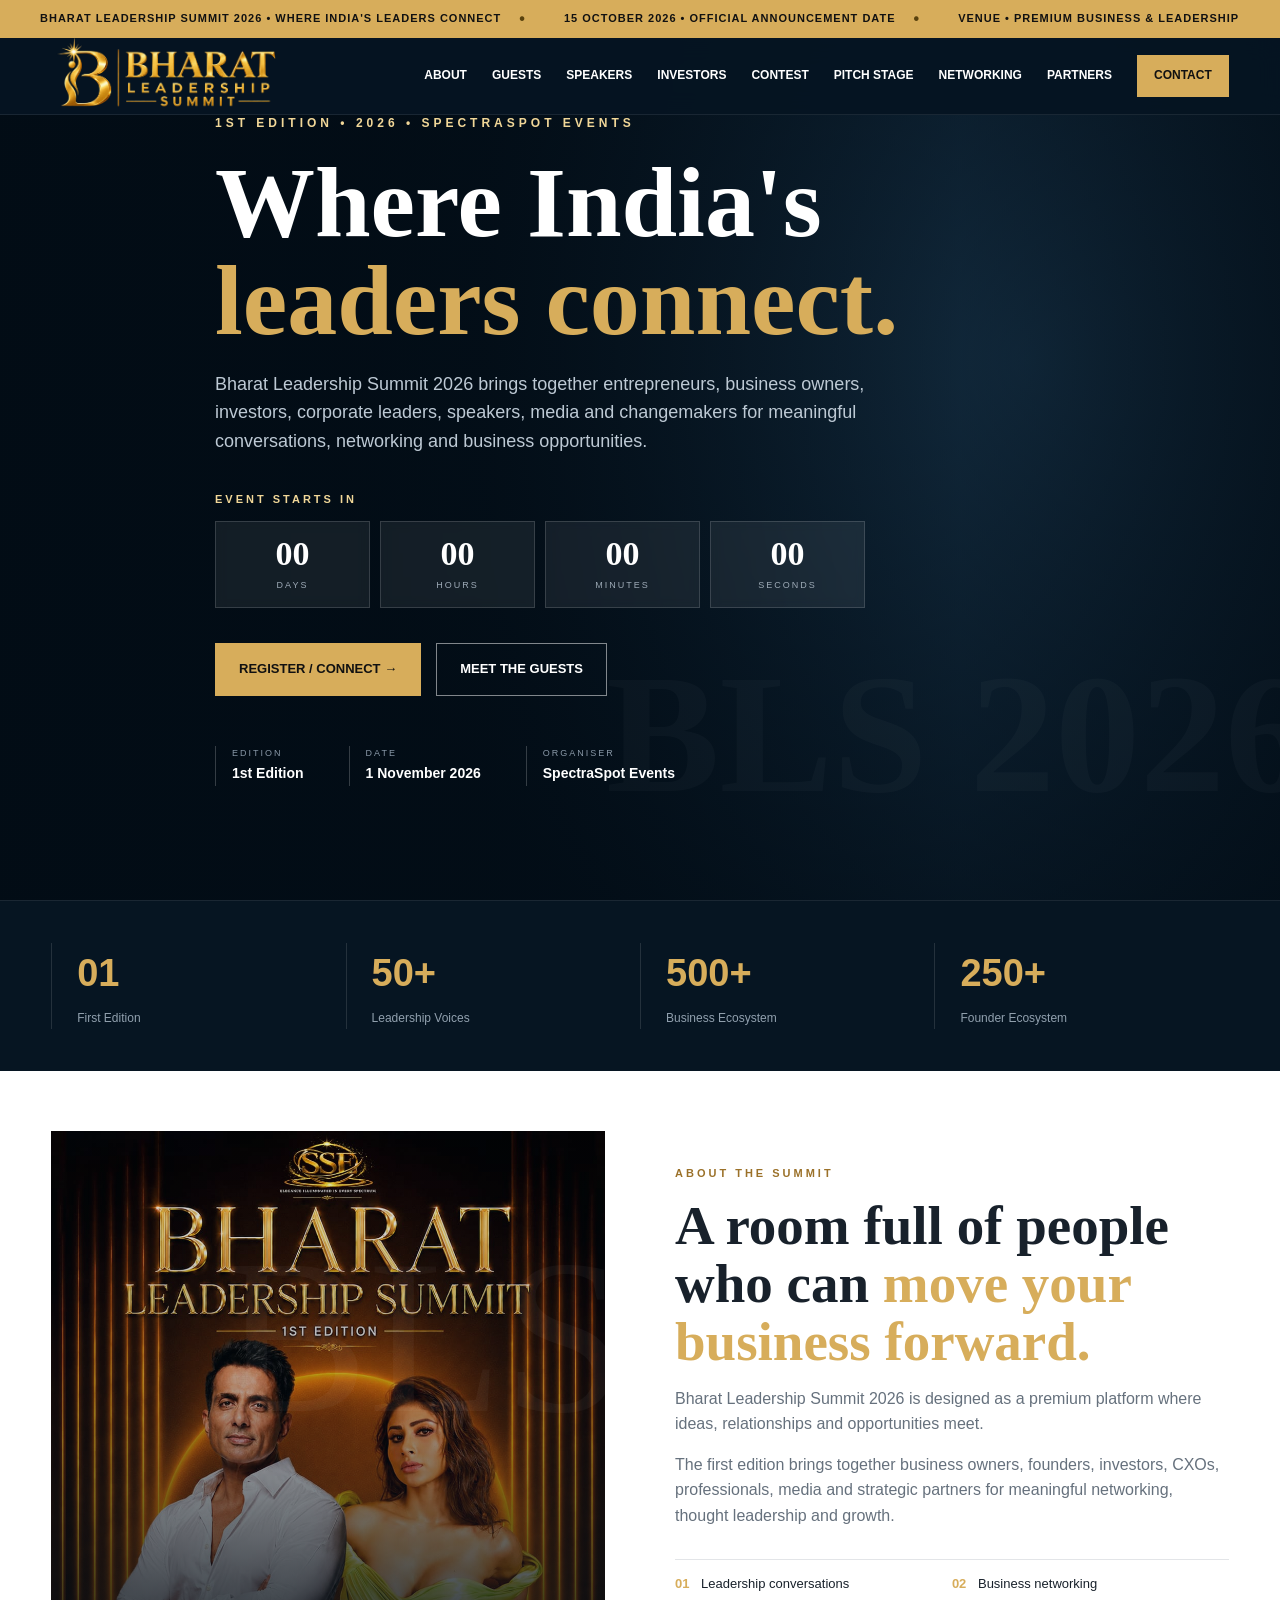
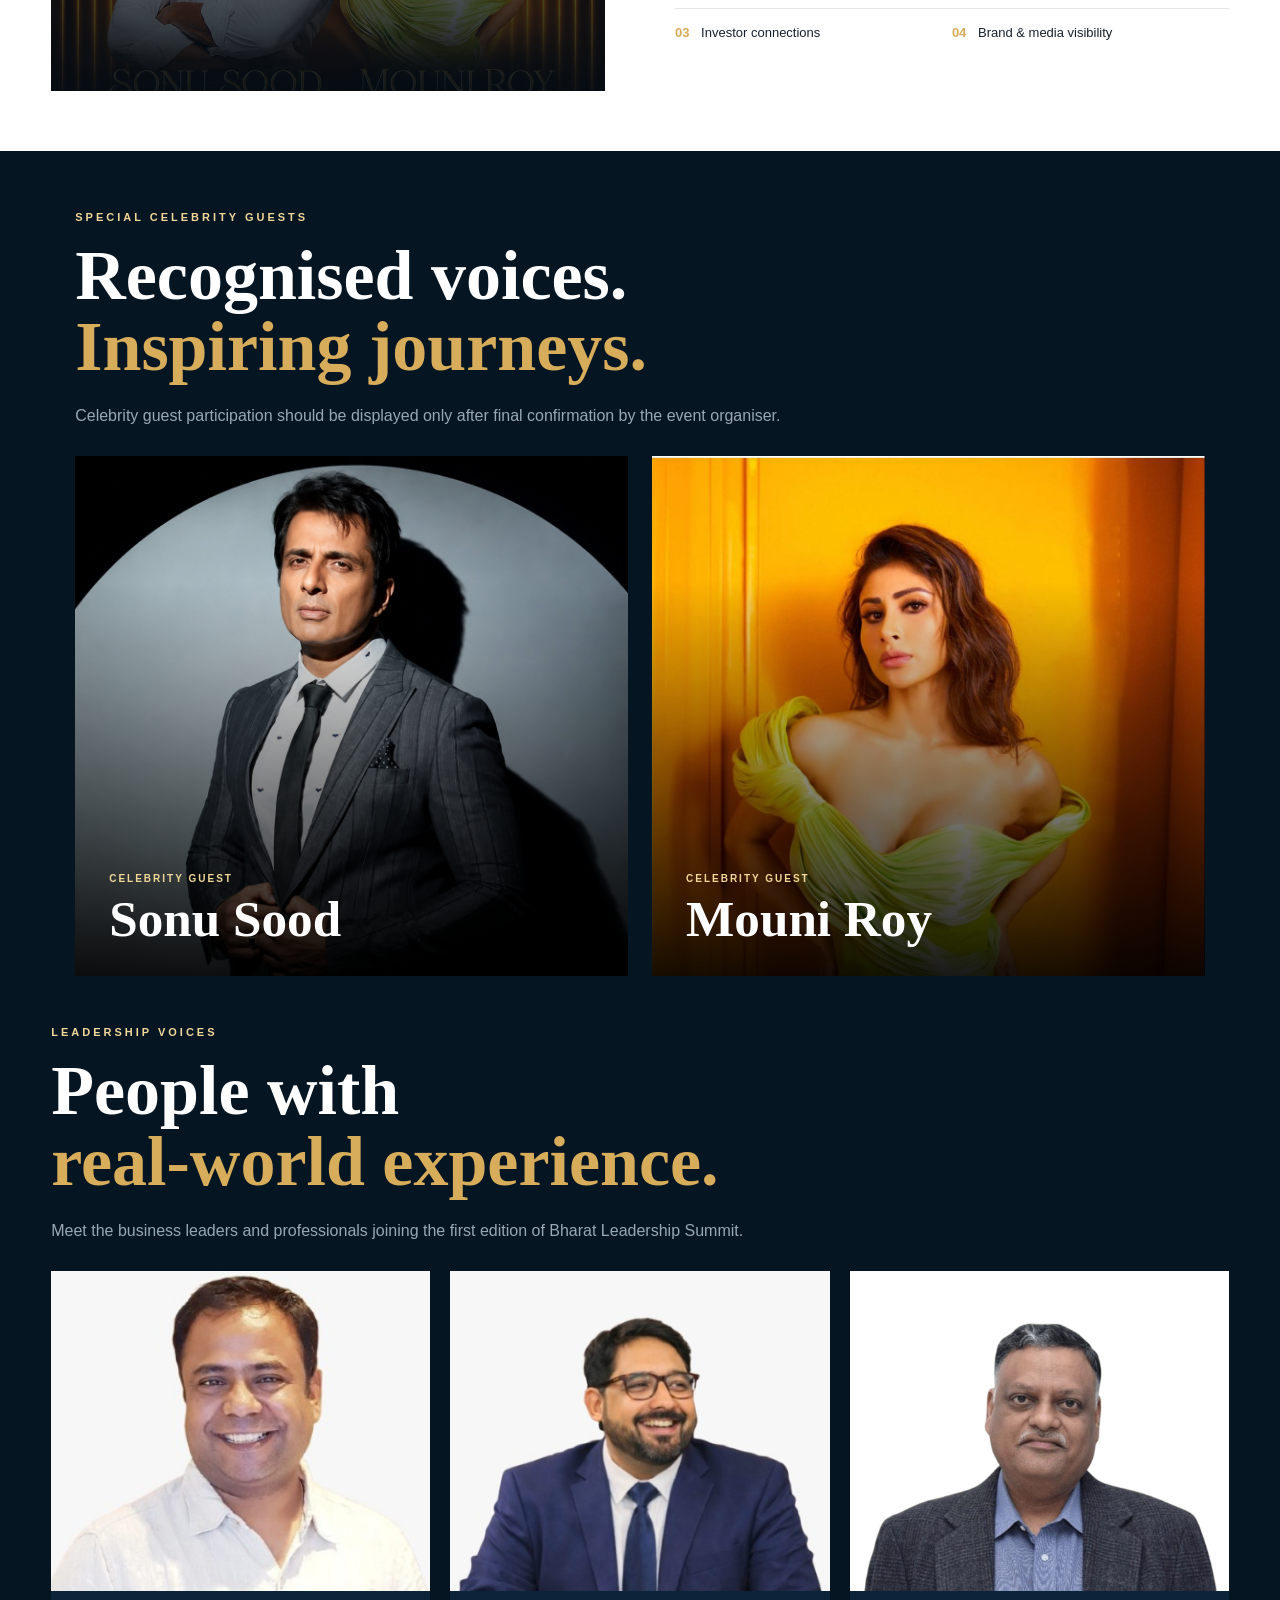
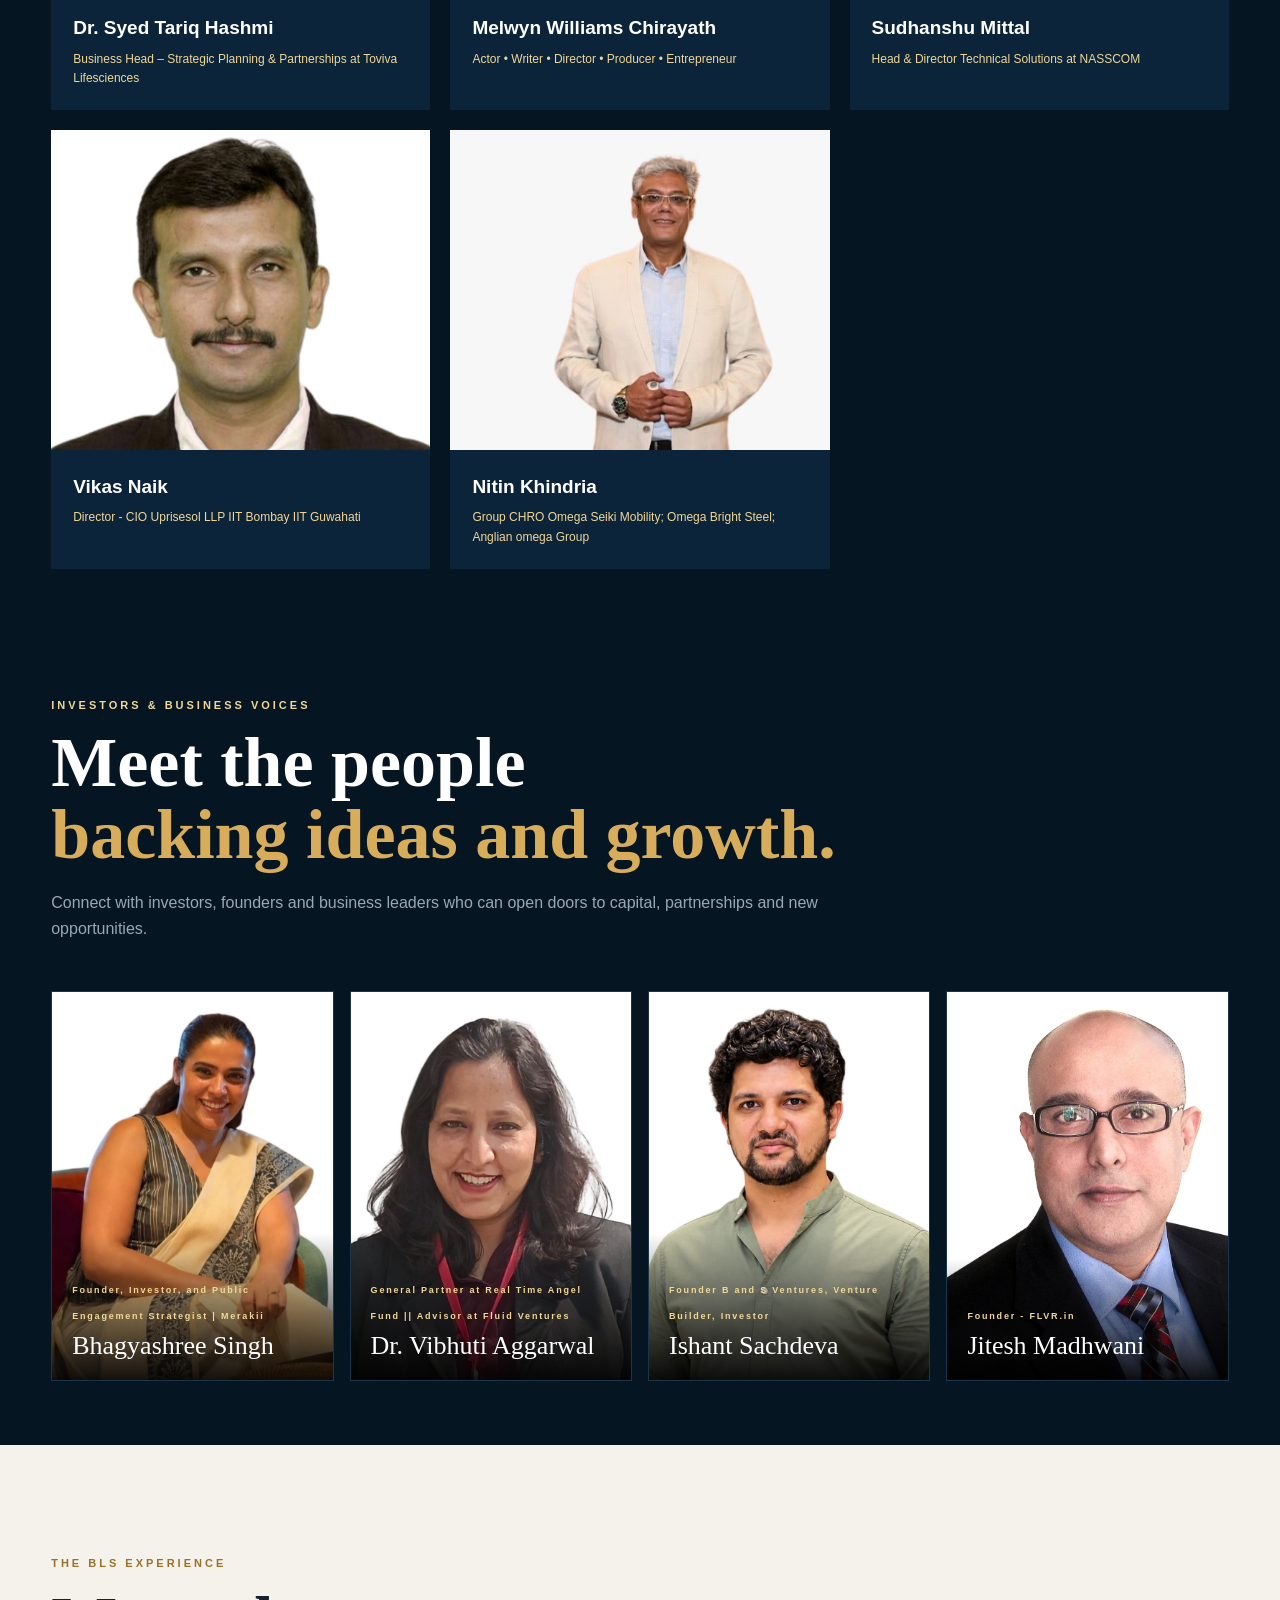
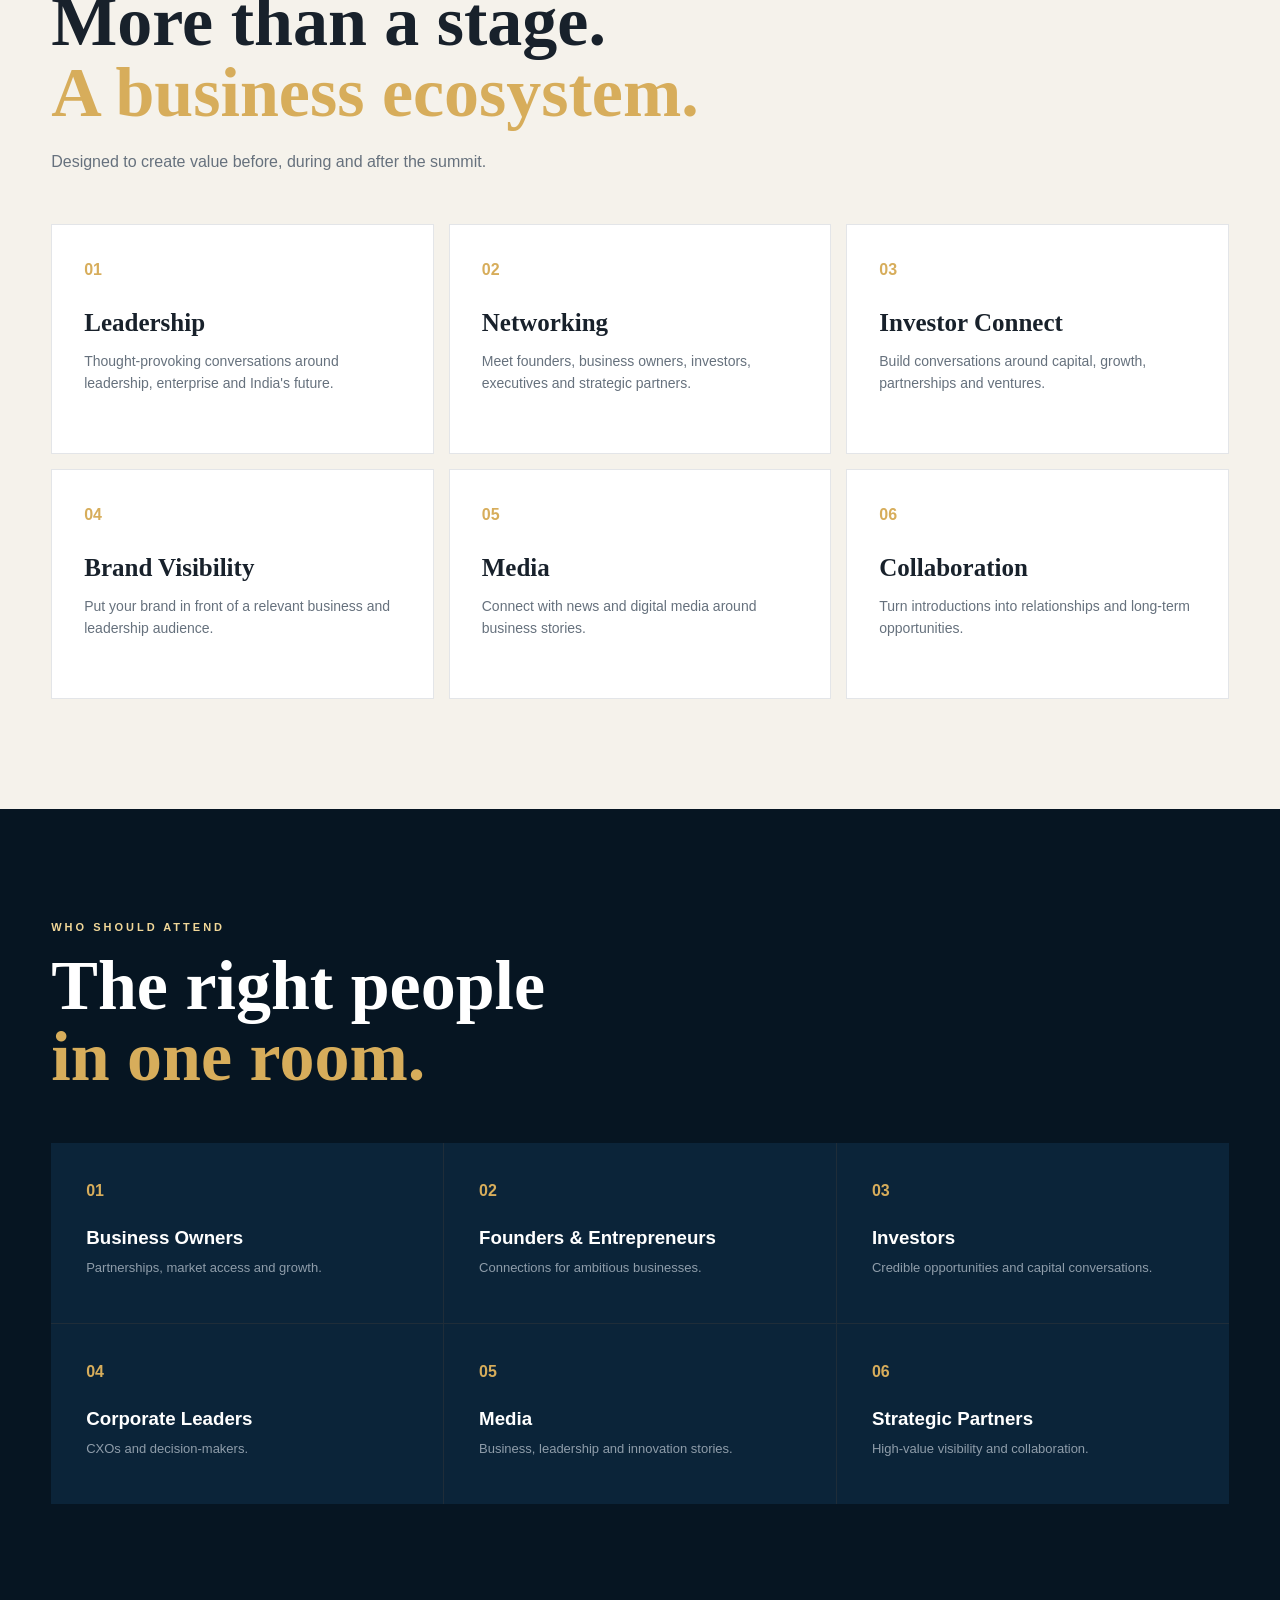
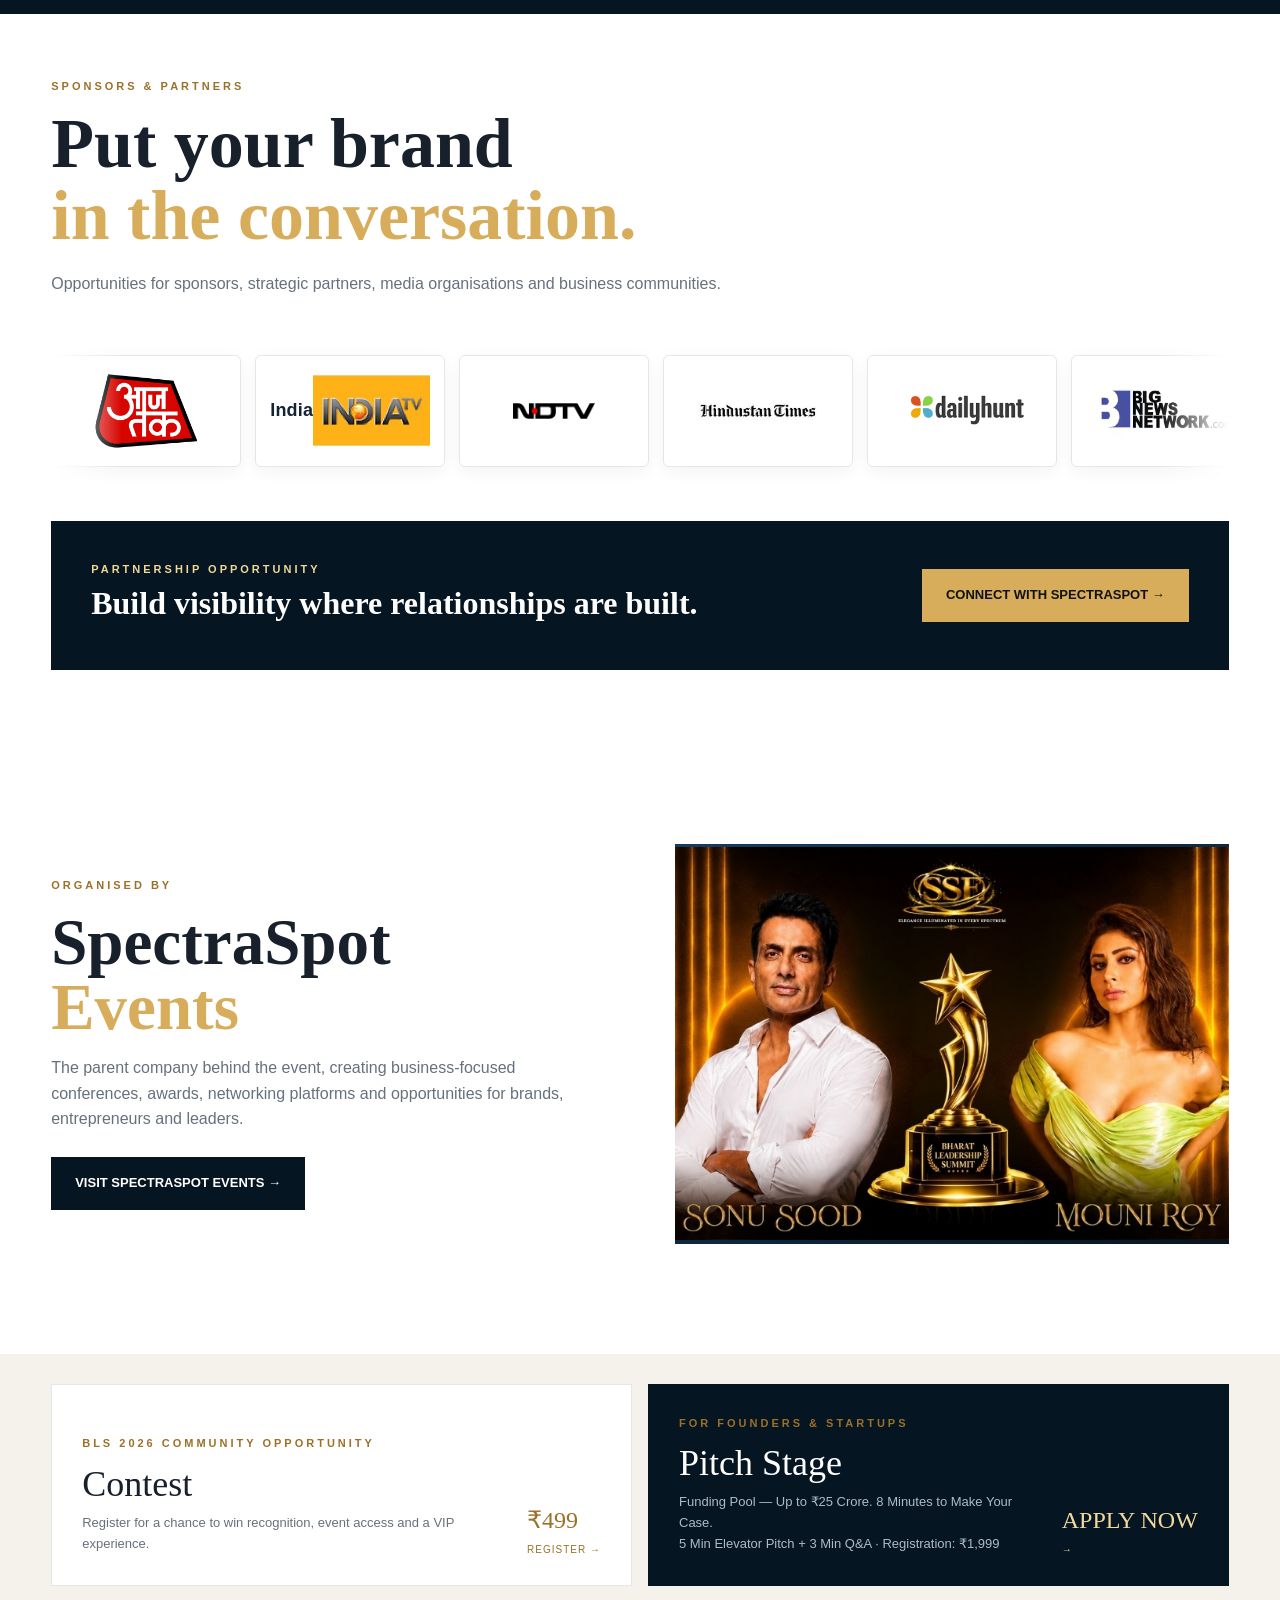
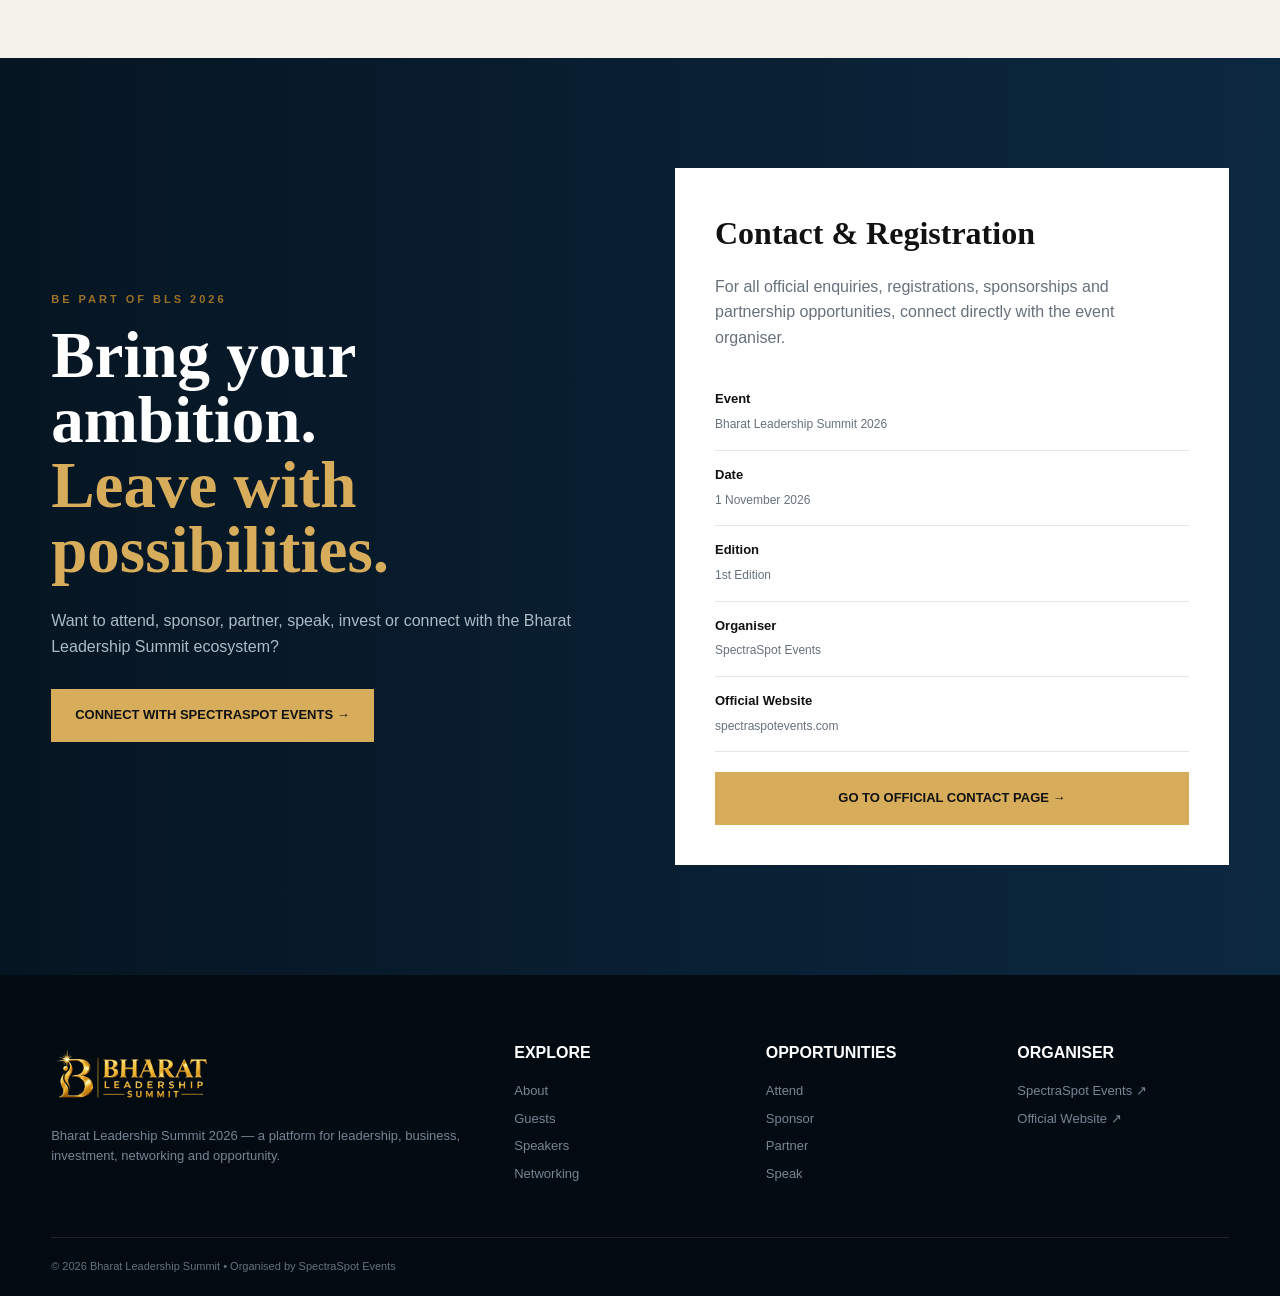
==== commit 3401fec8: "Update summit pages and contest experience" ====
--- a/index.html
+++ b/index.html
@@ -1,4 +1,4 @@
-!DOCTYPE html>
+<!DOCTYPE html>
 <html lang="en">
 <head>
 <meta charset="UTF-8">
@@ -8,6 +8,8 @@
 
 <meta name="description" content="Bharat Leadership Summit 2026 - India's platform for business leaders, entrepreneurs, investors, speakers, media and networking.">
 <link rel="stylesheet" href="style.css">
+<link rel="stylesheet" href="pages.css">
+<link rel="icon" href="images/bharat-leadership-summit-logo.png">
 
 <style>
 
@@ -76,22 +78,62 @@
     top:0;
     left:0;
     width:100%;
-    height:34px;
+    height:38px;
     z-index:1001;
     background:var(--gold);
     color:#111;
     display:flex;
     align-items:center;
     justify-content:center;
-    text-align:center;
+    text-align:left;
     font-size:11px;
     font-weight:bold;
     letter-spacing:.8px;
     padding:0 40px;
 }
 
-.announcement-bar span{
-    display:block;
+.ticker-viewport{
+    width:100%;
+    overflow:hidden;
+    white-space:nowrap;
+}
+
+.ticker-track{
+    display:inline-flex;
+    align-items:center;
+    width:max-content;
+    animation:blsTicker 52s linear infinite;
+    will-change:transform;
+}
+
+.ticker-track:hover{
+    animation-play-state:paused;
+}
+
+.ticker-item{
+    display:inline-flex;
+    align-items:center;
+    gap:18px;
+    padding-right:38px;
+    color:#111;
+    font-size:11px;
+    font-weight:bold;
+    letter-spacing:1px;
+}
+
+.ticker-item::after{
+    content:"•";
+    color:#59420e;
+    font-size:16px;
+}
+
+.ticker-copy{
+    display:inline-block;
+}
+
+@keyframes blsTicker{
+    from{transform:translateX(0)}
+    to{transform:translateX(-50%)}
 }
 
 .announcement-bar a{
@@ -99,26 +141,13 @@
     margin-left:7px;
 }
 
-.announcement-close{
-    position:absolute;
-    right:15px;
-    top:50%;
-    transform:translateY(-50%);
-    background:none;
-    border:0;
-    cursor:pointer;
-    font-size:18px;
-    line-height:1;
-    color:#111;
-}
-
 /* =========================================================
    HEADER
 ========================================================= */
 
 header{
     position:fixed;
-    top:34px;
+    top:38px;
     left:0;
     width:100%;
     z-index:1000;
@@ -957,11 +986,6 @@
         line-height:1.2;
     }
 
-    .announcement-close{
-        right:8px;
-        font-size:16px;
-    }
-
     header{
         top:38px;
     }
@@ -1369,20 +1393,22 @@
      ANNOUNCEMENT BAR
 ======================================================= -->
 
-<div class="announcement-bar" id="announcementBar">
-
-<span>
-🔥 1st Edition • Bharat Leadership Summit 2026 • 1 November 2026
-<a href="#contact">Connect With Us →</a>
-</span>
-
-<button
-class="announcement-close"
-onclick="closeAnnouncement()"
-aria-label="Close announcement"
->
-×
-</button>
+<div class="announcement-bar ticker-bar" id="announcementBar">
+
+<div class="ticker-viewport" aria-label="Bharat Leadership Summit announcements">
+<div class="ticker-track">
+<span class="ticker-item"><span class="ticker-copy">BHARAT LEADERSHIP SUMMIT 2026 • WHERE INDIA'S LEADERS CONNECT</span></span>
+<span class="ticker-item"><span class="ticker-copy">15 OCTOBER 2026 • OFFICIAL ANNOUNCEMENT DATE</span></span>
+<span class="ticker-item"><span class="ticker-copy">VENUE • PREMIUM BUSINESS &amp; LEADERSHIP EXPERIENCE</span></span>
+<span class="ticker-item"><span class="ticker-copy">HOTEL ACCOMMODATION • SPECIAL EVENT EXPERIENCE</span></span>
+<span class="ticker-item"><span class="ticker-copy">INVESTORS • FOUNDERS • BUSINESS LEADERS • CORPORATE LEADERS</span></span>
+<span class="ticker-item"><span class="ticker-copy">SPONSORS &amp; STRATEGIC PARTNERS • CONNECT WITH INDIA'S BUSINESS ECOSYSTEM</span></span>
+<span class="ticker-item"><span class="ticker-copy">PITCH STAGE • PRESENT YOUR BUSINESS • EXPLORE POTENTIAL INVESTMENT OPPORTUNITIES</span></span>
+<span class="ticker-item"><span class="ticker-copy">TOTAL FUNDING POOL UP TO ₹25 CRORE • SUBJECT TO INVESTOR EVALUATION AND SELECTION</span></span>
+<span class="ticker-item"><span class="ticker-copy">CONTEST • REGISTER NOW • ₹999 → ₹499 • 50% OFF</span></span>
+<span class="ticker-item"><span class="ticker-copy">NETWORK • CONNECT • LEARN • GROW</span></span>
+</div>
+</div>
 
 </div>
 
@@ -1422,6 +1448,10 @@
 <a href="#speakers">SPEAKERS</a>
 
 <a href="#investors">INVESTORS</a>
+
+<a href="contest.html">CONTEST</a>
+
+<a href="pitch-stage.html">PITCH STAGE</a>
 
 <a href="#network">NETWORKING</a>
 
@@ -2571,6 +2601,24 @@
 
 
 <!-- =======================================================
+     OPPORTUNITIES
+======================================================= -->
+
+<section class="opportunity-strip">
+<div class="container opportunity-grid">
+<a class="opportunity-card" href="contest.html">
+<div><div class="kicker">BLS 2026 COMMUNITY OPPORTUNITY</div><h2>Contest</h2><p>Register for a chance to win recognition, event access and a VIP experience.</p></div>
+<strong>₹499 <span>REGISTER →</span></strong>
+</a>
+<a class="opportunity-card opportunity-card-dark" href="pitch-stage.html">
+<div><div class="kicker">FOR FOUNDERS &amp; STARTUPS</div><h2>Pitch Stage</h2><p>Funding Pool — Up to ₹25 Crore. 8 Minutes to Make Your Case.</p><small>5 Min Elevator Pitch + 3 Min Q&amp;A · Registration: ₹1,999</small></div>
+<strong>APPLY NOW <span>→</span></strong>
+</a>
+</div>
+</section>
+
+
+<!-- =======================================================
      CONTACT
 ======================================================= -->
 
@@ -2893,13 +2941,15 @@
    ANNOUNCEMENT BAR
 ========================================================= */
 
-function closeAnnouncement(){
-
-    const bar = document.getElementById("announcementBar");
-
-    bar.style.display = "none";
-
-    document.body.classList.add("announcement-hidden");
+const tickerTrack = document.querySelector(".ticker-track");
+
+if(tickerTrack){
+
+    tickerTrack.append(...Array.from(tickerTrack.children).map(function(item){
+        const copy = item.cloneNode(true);
+        copy.setAttribute("aria-hidden","true");
+        return copy;
+    }));
 
 }
 
--- a/style.css
+++ b/style.css
@@ -1447,6 +1447,390 @@
 @keyframes partnerScroll {
   from { transform: translateX(0); }
   to { transform: translateX(calc(-50% - 7px)); }
+}
+
+/* =========================================================
+   PITCH STAGE
+========================================================= */
+
+.pitch-stage {
+    background: var(--cream);
+    color: var(--ink);
+    overflow: hidden;
+}
+
+.pitch-hero {
+    display: grid;
+    grid-template-columns: 1.25fr .75fr;
+    gap: 30px;
+    align-items: stretch;
+    margin-bottom: 72px;
+}
+
+.pitch-hero-copy,
+.pitch-hero-highlight {
+    padding: 48px;
+}
+
+.pitch-hero-copy {
+    background: var(--navy);
+    color: var(--white);
+}
+
+.pitch-hero-copy h2,
+.pitch-intro h2,
+.pitch-form-heading h2 {
+    font: 52px/1.02 Georgia, serif;
+    margin: 15px 0 20px;
+}
+
+.pitch-hero-copy h2 span,
+.pitch-intro h2 span,
+.pitch-form-heading h2 span {
+    color: var(--gold);
+}
+
+.pitch-hero-copy p {
+    color: #b7c5d1;
+    max-width: 560px;
+    margin-bottom: 28px;
+}
+
+.pitch-hero-highlight {
+    display: flex;
+    flex-direction: column;
+    justify-content: center;
+    background: var(--gold);
+    color: #111;
+}
+
+.pitch-hero-highlight span,
+.pitch-hero-highlight small {
+    font-size: 11px;
+    letter-spacing: 1.6px;
+    font-weight: 800;
+}
+
+.pitch-hero-highlight strong {
+    font: 37px/1.08 Georgia, serif;
+    margin: 16px 0;
+}
+
+.pitch-hero-highlight small {
+    letter-spacing: 0;
+    line-height: 1.5;
+    font-weight: 400;
+}
+
+.pitch-intro {
+    display: grid;
+    grid-template-columns: .75fr 1.25fr;
+    gap: 60px;
+    align-items: center;
+    margin-bottom: 65px;
+}
+
+.pitch-intro p {
+    color: var(--muted);
+    font-size: 15px;
+}
+
+.pitch-equation {
+    display: grid;
+    grid-template-columns: 1fr auto 1fr auto 1fr;
+    gap: 13px;
+    align-items: center;
+}
+
+.pitch-equation > div {
+    min-height: 210px;
+    padding: 24px 18px;
+    border: 1px solid var(--line);
+    background: var(--white);
+}
+
+.pitch-equation strong {
+    display: block;
+    color: var(--gold);
+    font: 52px/1 Georgia, serif;
+}
+
+.pitch-equation span,
+.pitch-equation b {
+    display: block;
+    font-size: 10px;
+    letter-spacing: 1.5px;
+}
+
+.pitch-equation b {
+    margin: 16px 0 8px;
+}
+
+.pitch-equation small {
+    display: block;
+    color: var(--muted);
+    font-size: 12px;
+    line-height: 1.5;
+}
+
+.pitch-equation i {
+    color: var(--gold);
+    font: 32px Georgia, serif;
+    font-style: normal;
+}
+
+.pitch-equation .pitch-total {
+    background: var(--navy);
+    color: var(--white);
+    border-color: var(--navy);
+}
+
+.pitch-equation .pitch-total small {
+    color: #aebbc7;
+}
+
+.pitch-opportunity {
+    display: grid;
+    grid-template-columns: .8fr 1.2fr;
+    gap: 50px;
+    align-items: center;
+    padding: 40px 48px;
+    margin-bottom: 72px;
+    background: var(--navy2);
+    color: var(--white);
+}
+
+.pitch-opportunity h3 {
+    color: var(--gold2);
+    font: 42px/1 Georgia, serif;
+    margin: 10px 0;
+}
+
+.pitch-opportunity p,
+.pitch-opportunity li {
+    color: #b4c0cb;
+    font-size: 14px;
+}
+
+.pitch-opportunity ul {
+    display: grid;
+    grid-template-columns: 1fr 1fr;
+    gap: 12px 25px;
+    padding: 0;
+    list-style: none;
+}
+
+.pitch-opportunity li::before {
+    content: "✓";
+    color: var(--gold);
+    font-weight: 800;
+    margin-right: 10px;
+}
+
+.pitch-application {
+    background: var(--white);
+    padding: 48px;
+    box-shadow: 0 15px 40px rgba(6, 21, 34, .08);
+}
+
+.pitch-form-heading {
+    max-width: 650px;
+    margin-bottom: 30px;
+}
+
+.pitch-form-heading p {
+    color: var(--muted);
+}
+
+.pitch-form-grid {
+    display: grid;
+    grid-template-columns: 1fr 1fr;
+    gap: 20px 18px;
+}
+
+.pitch-form-grid label {
+    position: relative;
+    display: block;
+    color: var(--ink);
+    font-size: 12px;
+    font-weight: 800;
+}
+
+.pitch-form-grid em {
+    color: #a46f18;
+    font-style: normal;
+}
+
+.pitch-form-grid input,
+.pitch-form-grid select,
+.pitch-form-grid textarea {
+    width: 100%;
+    min-height: 45px;
+    margin: 7px 0 0;
+    padding: 12px;
+    border: 1px solid var(--line);
+    background: #fff;
+    color: var(--ink);
+    font-size: 13px;
+}
+
+.pitch-form-grid textarea {
+    min-height: 120px;
+    resize: vertical;
+}
+
+.pitch-form-grid input:focus,
+.pitch-form-grid select:focus,
+.pitch-form-grid textarea:focus {
+    border-color: var(--gold);
+    outline: 2px solid rgba(212, 170, 88, .18);
+}
+
+.pitch-full-field {
+    grid-column: 1 / -1;
+}
+
+.pitch-counter,
+.pitch-upload > small {
+    display: block;
+    color: var(--muted);
+    font-size: 11px;
+    font-weight: 400;
+}
+
+.pitch-upload input {
+    padding: 9px;
+}
+
+.pitch-upload output {
+    display: block;
+    min-height: 19px;
+    margin-top: 6px;
+    color: #37704c;
+    font-size: 12px;
+    font-weight: 700;
+}
+
+.pitch-payment {
+    display: flex;
+    justify-content: space-between;
+    gap: 25px;
+    align-items: center;
+    margin-top: 30px;
+    padding: 24px;
+    border: 1px solid rgba(212, 170, 88, .5);
+    background: #fbf7ec;
+}
+
+.pitch-payment span,
+.pitch-payment small {
+    display: block;
+    color: var(--muted);
+    font-size: 12px;
+}
+
+.pitch-payment strong {
+    display: block;
+    color: var(--navy);
+    font: 29px Georgia, serif;
+}
+
+.pitch-payment-status {
+    text-align: right;
+}
+
+.pitch-payment-status b {
+    display: block;
+    color: #956a1c;
+    font-size: 12px;
+}
+
+.pitch-submit {
+    width: 100%;
+    margin-top: 18px;
+    border: 0;
+}
+
+.pitch-form-note,
+.pitch-form-message {
+    color: var(--muted);
+    font-size: 11px;
+    text-align: center;
+}
+
+.pitch-form-note {
+    margin-top: 12px;
+}
+
+.pitch-form-message {
+    min-height: 20px;
+    margin-top: 8px;
+    color: #956a1c;
+    font-weight: 700;
+}
+
+@media (max-width: 900px) {
+    .pitch-hero,
+    .pitch-intro,
+    .pitch-opportunity {
+        grid-template-columns: 1fr;
+    }
+
+    .pitch-equation {
+        grid-template-columns: 1fr auto 1fr auto 1fr;
+    }
+}
+
+@media (max-width: 600px) {
+    .pitch-hero-copy,
+    .pitch-hero-highlight,
+    .pitch-application {
+        padding: 28px 22px;
+    }
+
+    .pitch-hero-copy h2,
+    .pitch-intro h2,
+    .pitch-form-heading h2 {
+        font-size: 40px;
+    }
+
+    .pitch-intro,
+    .pitch-opportunity,
+    .pitch-hero {
+        gap: 22px;
+        margin-bottom: 45px;
+    }
+
+    .pitch-equation {
+        grid-template-columns: 1fr;
+        gap: 10px;
+    }
+
+    .pitch-equation > div {
+        min-height: auto;
+    }
+
+    .pitch-equation i {
+        text-align: center;
+    }
+
+    .pitch-opportunity {
+        padding: 28px 22px;
+    }
+
+    .pitch-opportunity ul,
+    .pitch-form-grid {
+        grid-template-columns: 1fr;
+    }
+
+    .pitch-payment {
+        display: block;
+    }
+
+    .pitch-payment-status {
+        margin-top: 16px;
+        text-align: left;
+    }
 }
 
 .partner-marquee:hover .partner-track {
--- a/pages.css
+++ b/pages.css
@@ -0,0 +1,1913 @@
+.standalone-page {
+    background: var(--cream);
+}
+
+.ticker-viewport {
+    width: 100%;
+    overflow: hidden;
+    white-space: nowrap;
+}
+
+.ticker-track {
+    display: inline-flex;
+    align-items: center;
+    width: max-content;
+    animation: blsTicker 52s linear infinite;
+    will-change: transform;
+}
+
+.ticker-track:hover {
+    animation-play-state: paused;
+}
+
+.ticker-item {
+    display: inline-flex;
+    align-items: center;
+    gap: 18px;
+    padding-right: 38px;
+    color: #111;
+    font-size: 11px;
+    font-weight: 800;
+    letter-spacing: 1px;
+}
+
+.ticker-item::after {
+    content: "•";
+    color: #59420e;
+    font-size: 16px;
+}
+
+.ticker-copy {
+    display: inline-block;
+}
+
+@keyframes blsTicker {
+    from { transform: translateX(0); }
+    to { transform: translateX(-50%); }
+}
+
+.standalone-page .announcement-bar {
+    position: relative;
+    z-index: 1001;
+    display: flex;
+    min-height: 38px;
+    align-items: center;
+    overflow: hidden;
+    padding: 0 18px;
+    background: var(--gold);
+    color: #111;
+}
+
+.contest-page .page-hero {
+    min-height: 650px;
+    display: flex;
+    align-items: center;
+    background: linear-gradient(105deg, rgba(3,14,24,.98), rgba(6,21,34,.75)), url("images/about.jpg") center/cover;
+}
+
+.contest-page .page-hero h1 {
+    max-width: 920px;
+    font-size: clamp(48px, 7vw, 82px);
+}
+
+.contest-page .page-hero h2 {
+    max-width: 700px;
+    margin: 0 0 20px;
+    color: var(--gold2);
+    font: 34px/1.12 Georgia, serif;
+}
+
+.contest-audience-section {
+    padding: 72px 0;
+    background: var(--white);
+}
+
+.contest-audience-section h2 {
+    margin: 12px 0 28px;
+    font: 50px/1.04 Georgia, serif;
+}
+
+.contest-audience-section h2 span {
+    color: var(--gold);
+}
+
+.contest-audience-tags {
+    display: flex;
+    flex-wrap: wrap;
+    gap: 10px;
+}
+
+.contest-audience-tags span {
+    padding: 13px 16px;
+    border: 1px solid var(--line);
+    color: var(--navy);
+    font-size: 11px;
+    font-weight: 900;
+    letter-spacing: 1px;
+}
+
+.contest-page .page-section > .container > p,
+.contest-page .page-intro-grid p,
+.contest-page .page-split-grid p {
+    font-size: 15px;
+    line-height: 1.75;
+}
+
+.contest-page .roadmap-step p,
+.contest-page .points-board b,
+.contest-page .winner-grid p {
+    font-size: 13px;
+    line-height: 1.55;
+}
+
+.contest-page .announcement-panel {
+    padding: 42px;
+    border-left: 3px solid var(--gold);
+}
+
+.contest-page .announcement-panel strong {
+    font-size: 53px;
+}
+
+.contest-faq-grid {
+    display: grid;
+    grid-template-columns: 1fr 1fr;
+    gap: 10px 18px;
+    margin-top: 30px;
+}
+
+.contest-faq-grid details {
+    padding: 18px 20px;
+    border: 1px solid var(--line);
+    background: var(--white);
+}
+
+.contest-faq-grid summary {
+    cursor: pointer;
+    color: var(--navy);
+    font-weight: 800;
+}
+
+.contest-faq-grid p {
+    margin: 12px 0 0;
+    color: var(--muted);
+    font-size: 14px;
+    line-height: 1.6;
+}
+
+.vip-experience-section {
+    padding: 92px 0;
+    background: var(--navy);
+    color: var(--white);
+}
+
+.vip-intro {
+    max-width: 900px;
+    margin-bottom: 42px;
+}
+
+.vip-intro h2,
+.experience-story-section h2,
+.contest-final-cta h2 {
+    margin: 13px 0 18px;
+    font: 52px/1.04 Georgia, serif;
+}
+
+.vip-intro h2 span,
+.experience-story-section h2 span {
+    color: var(--gold);
+}
+
+.vip-intro p,
+.experience-story-section p,
+.contest-final-cta p {
+    color: #b9c8d3;
+    font-size: 16px;
+    line-height: 1.7;
+}
+
+.vip-audience {
+    color: var(--gold2) !important;
+    font-size: 13px !important;
+    font-weight: 800;
+    letter-spacing: .4px;
+}
+
+.vip-meta {
+    display: flex;
+    align-items: baseline;
+    gap: 28px;
+    flex-wrap: wrap;
+    margin-top: 28px;
+}
+
+.vip-meta strong {
+    color: var(--gold2);
+    font: 43px Georgia, serif;
+}
+
+.vip-meta span {
+    color: var(--white);
+    font-size: 13px;
+    font-weight: 800;
+    letter-spacing: 1px;
+}
+
+.vip-benefit-grid {
+    display: grid;
+    grid-template-columns: repeat(4, 1fr);
+    gap: 14px;
+}
+
+.vip-benefit-grid article {
+    min-height: 190px;
+    padding: 24px;
+    background: var(--navy2);
+    border: 1px solid rgba(255,255,255,.1);
+    border-top: 2px solid var(--gold);
+    transition: transform .25s ease, background .25s ease;
+}
+
+.vip-benefit-grid article:hover {
+    transform: translateY(-5px);
+    background: #123653;
+}
+
+.vip-benefit-grid article > b {
+    font-size: 24px;
+}
+
+.vip-benefit-grid h3 {
+    margin: 16px 0 8px;
+    color: var(--white);
+    font: 20px/1.15 Georgia, serif;
+}
+
+.vip-benefit-grid p {
+    color: #b9c8d3;
+    font-size: 12px;
+    line-height: 1.55;
+}
+
+.experience-story-section {
+    padding: 82px 0;
+    background: #f8f6f0;
+}
+
+.experience-story-section p {
+    max-width: 760px;
+    color: var(--muted);
+}
+
+.experience-highlights {
+    display: grid;
+    grid-template-columns: repeat(6, 1fr);
+    gap: 10px;
+    margin-top: 32px;
+}
+
+.experience-highlights span {
+    padding: 20px 12px;
+    border: 1px solid var(--line);
+    background: var(--white);
+    color: var(--navy);
+    font-size: 11px;
+    font-weight: 900;
+    text-align: center;
+}
+
+.contest-trust-section {
+    padding: 35px 0;
+    background: #eee9dc;
+}
+
+.contest-trust-section p {
+    max-width: 900px;
+    margin: 7px 0;
+    color: #5f5a4c;
+    font-size: 13px;
+}
+
+.contest-final-cta {
+    padding: 72px 0;
+    background: linear-gradient(110deg, #061522, #123653);
+    color: var(--white);
+}
+
+.contest-final-cta > .container {
+    display: flex;
+    align-items: center;
+    justify-content: space-between;
+    gap: 30px;
+}
+
+.contest-final-cta p {
+    max-width: 650px;
+}
+
+@media (max-width: 900px) {
+    .vip-benefit-grid {
+        grid-template-columns: repeat(2, 1fr);
+    }
+
+    .experience-highlights {
+        grid-template-columns: repeat(3, 1fr);
+    }
+}
+
+@media (max-width: 600px) {
+    .vip-experience-section,
+    .experience-story-section {
+        padding: 62px 0;
+    }
+
+    .vip-intro h2,
+    .experience-story-section h2,
+    .contest-final-cta h2 {
+        font-size: 39px;
+    }
+
+    .vip-benefit-grid,
+    .experience-highlights {
+        grid-template-columns: 1fr;
+    }
+
+    .contest-final-cta > .container {
+        display: block;
+    }
+
+    .contest-final-cta .btn {
+        margin-top: 22px;
+    }
+}
+
+.standalone-header {
+    position: relative;
+    background: var(--navy);
+    border-bottom: 1px solid rgba(255,255,255,.08);
+}
+
+.standalone-header .navbar {
+    min-height: 76px;
+    display: flex;
+    align-items: center;
+    justify-content: space-between;
+    gap: 25px;
+}
+
+.standalone-header .logo {
+    display: flex;
+    align-items: center;
+}
+
+.standalone-header .header-logo {
+    width: 230px;
+    height: auto;
+}
+
+.standalone-header .mobile-btn {
+    display: none;
+    border: 0;
+    background: transparent;
+    color: var(--white);
+    font-size: 28px;
+    cursor: pointer;
+}
+
+.standalone-header nav {
+    display: flex;
+    align-items: center;
+    gap: 25px;
+    color: var(--white);
+    font-size: 12px;
+    font-weight: 800;
+}
+
+.standalone-header nav a:hover {
+    color: var(--gold2);
+}
+
+.page-hero {
+    min-height: 600px;
+    padding: 150px 0 90px;
+    background: linear-gradient(110deg, rgba(3,14,24,.98), rgba(6,21,34,.78)), url("images/about.jpg") center/cover;
+    color: var(--white);
+}
+
+.pitch-page-hero {
+    background: linear-gradient(110deg, rgba(3,14,24,.98), rgba(6,21,34,.72)), url("images/about.jpg") center/cover;
+}
+
+.contest-hero {
+    background: linear-gradient(110deg, rgba(3,14,24,.98), rgba(6,21,34,.72)), url("images/about.jpg") center/cover;
+}
+
+.contest-price {
+    display: inline-grid;
+    grid-template-columns: auto auto;
+    gap: 3px 15px;
+    align-items: center;
+    margin-top: 30px;
+    padding: 18px 24px;
+    background: var(--gold);
+    color: #111;
+}
+
+.contest-price small,
+.contest-price span {
+    grid-column: 1 / -1;
+    font-size: 10px;
+    font-weight: 900;
+    letter-spacing: 1.5px;
+}
+
+.contest-price del {
+    font: 22px Georgia, serif;
+}
+
+.contest-price strong {
+    font: 42px/1 Georgia, serif;
+}
+
+.contest-price b {
+    align-self: center;
+    padding: 4px 7px;
+    background: var(--navy);
+    color: var(--gold2);
+    font-size: 10px;
+    letter-spacing: 1px;
+}
+
+.contest-price span {
+    letter-spacing: 1px;
+    margin-top: 5px;
+}
+
+.light-benefits li {
+    background: #fff;
+    color: var(--ink);
+}
+
+.social-list {
+    margin-top: 28px;
+}
+
+.social-list a {
+    display: flex;
+    justify-content: space-between;
+    gap: 10px;
+}
+
+.social-list a small {
+    color: var(--gold2);
+    font-size: 9px;
+    letter-spacing: .5px;
+}
+
+.points-board {
+    display: grid;
+    gap: 8px;
+    margin-top: 18px;
+}
+
+.points-board div {
+    display: flex;
+    align-items: center;
+    justify-content: space-between;
+    gap: 14px;
+    padding: 14px 16px;
+    border: 1px solid var(--line);
+    background: var(--white);
+}
+
+.points-board span {
+    flex-shrink: 0;
+    color: #9b7129;
+    font-size: 10px;
+    font-weight: 900;
+    letter-spacing: 1px;
+}
+
+.points-board b {
+    color: var(--ink);
+    font-size: 12px;
+    text-align: right;
+}
+
+.hashtag-list {
+    display: flex;
+    gap: 12px;
+    flex-wrap: wrap;
+    margin-top: 30px;
+}
+
+.hashtag-list span {
+    padding: 14px 18px;
+    border: 1px solid rgba(255,255,255,.18);
+    color: var(--gold2);
+    font-weight: 800;
+}
+
+.winner-grid {
+    display: grid;
+    grid-template-columns: repeat(4, 1fr);
+    gap: 12px;
+    margin-top: 35px;
+}
+
+.winner-grid > div {
+    min-height: 180px;
+    padding: 22px;
+    background: var(--navy2);
+    color: var(--white);
+    border-top: 2px solid var(--gold);
+}
+
+.winner-grid b {
+    color: var(--gold);
+    font: 25px Georgia, serif;
+}
+
+.winner-grid h3 {
+    margin: 18px 0 8px;
+    font-size: 19px;
+}
+
+.winner-grid p {
+    color: #b4c0cb;
+    font-size: 12px;
+}
+
+.announcement-panel h2 {
+    font-size: 38px;
+}
+
+.announcement-panel p {
+    color: #b4c0cb;
+    font-size: 13px;
+}
+
+.registration-panel del {
+    color: var(--muted);
+    font-size: 18px;
+}
+
+.registration-panel > b {
+    display: block;
+    color: #9b7129;
+    font-size: 11px;
+    letter-spacing: 1px;
+}
+
+.page-hero h1 {
+    max-width: 820px;
+    margin: 17px 0 22px;
+    font: 72px/1.02 Georgia, serif;
+}
+
+.page-hero h1 span,
+.page-section h2 span {
+    color: var(--gold);
+}
+
+.page-hero p {
+    max-width: 680px;
+    color: #c3d0dc;
+    font-size: 18px;
+}
+
+.page-actions {
+    display: flex;
+    gap: 12px;
+    flex-wrap: wrap;
+    margin-top: 30px;
+}
+
+.standalone-page .btn {
+    display: inline-flex;
+    align-items: center;
+    justify-content: center;
+    padding: 14px 21px;
+    border: 1px solid transparent;
+    font-size: 13px;
+    font-weight: 800;
+    cursor: pointer;
+    transition: .25s ease;
+}
+
+.standalone-page .btn-gold {
+    background: var(--gold);
+    color: #111;
+}
+
+.standalone-page .btn-gold:hover {
+    background: var(--gold2);
+    transform: translateY(-2px);
+}
+
+.standalone-page .btn-outline {
+    border-color: rgba(255,255,255,.45);
+    color: var(--white);
+}
+
+.standalone-page .btn-outline:hover {
+    background: var(--white);
+    color: #111;
+}
+
+.page-price {
+    display: inline-block;
+    margin-top: 30px;
+    padding: 20px 26px;
+    border-left: 3px solid var(--gold);
+    background: rgba(255,255,255,.08);
+}
+
+.page-price small,
+.page-price strong {
+    display: block;
+}
+
+.page-price small {
+    color: var(--gold2);
+    font-size: 11px;
+    letter-spacing: 1.5px;
+    font-weight: 800;
+}
+
+.page-price strong {
+    color: var(--white);
+    font: 38px Georgia, serif;
+}
+
+.page-section {
+    padding: 85px 0;
+}
+
+.page-section > .container > p {
+    max-width: 740px;
+    color: var(--muted);
+}
+
+.page-section-dark {
+    background: var(--navy);
+    color: var(--white);
+}
+
+.page-section-dark > .container > p,
+.page-section-dark .page-card p {
+    color: #aebbc7;
+}
+
+.page-section h2 {
+    max-width: 780px;
+    margin: 12px 0 20px;
+    font: 54px/1.04 Georgia, serif;
+}
+
+.page-section h3 {
+    font: 29px/1.1 Georgia, serif;
+}
+
+.page-intro-grid,
+.page-split-grid {
+    display: grid;
+    grid-template-columns: 1fr 1fr;
+    gap: 55px;
+    align-items: center;
+}
+
+.page-visual {
+    min-height: 390px;
+    background: linear-gradient(145deg,#123653,#061522);
+    overflow: hidden;
+    position: relative;
+}
+
+.page-visual img {
+    width: 100%;
+    height: 100%;
+    min-height: 390px;
+    object-fit: cover;
+}
+
+.page-card-grid {
+    display: grid;
+    grid-template-columns: repeat(3, 1fr);
+    gap: 16px;
+    margin-top: 38px;
+}
+
+.page-card {
+    padding: 28px;
+    background: var(--white);
+    border: 1px solid var(--line);
+}
+
+.page-card-dark {
+    background: var(--navy2);
+    color: var(--white);
+    border-color: rgba(255,255,255,.1);
+}
+
+.page-card .card-number {
+    color: var(--gold);
+    font: 33px Georgia, serif;
+}
+
+.page-card h3 {
+    margin: 18px 0 8px;
+}
+
+.page-card p {
+    color: var(--muted);
+    font-size: 14px;
+}
+
+.benefit-list,
+.social-list {
+    display: grid;
+    grid-template-columns: 1fr 1fr;
+    gap: 12px;
+    padding: 0;
+    margin: 28px 0 0;
+    list-style: none;
+}
+
+.benefit-list li,
+.social-list a {
+    padding: 15px 16px;
+    background: rgba(255,255,255,.06);
+    border: 1px solid rgba(255,255,255,.1);
+    color: #d5dfe7;
+    font-size: 13px;
+}
+
+.benefit-list li::before {
+    content: "✓";
+    color: var(--gold);
+    font-weight: 800;
+    margin-right: 9px;
+}
+
+.roadmap {
+    display: grid;
+    grid-template-columns: repeat(6, minmax(0, 1fr));
+    gap: 34px 18px;
+    margin-top: 45px;
+}
+
+.roadmap-step {
+    position: relative;
+    padding: 27px 24px 24px;
+    background: var(--white);
+    border: 1px solid var(--line);
+    transition: transform .25s ease, border-color .25s ease;
+}
+
+.roadmap-step:hover {
+    transform: translateY(-5px);
+    border-color: var(--gold);
+}
+
+.roadmap-step::after {
+    content: "";
+    position: absolute;
+    top: 33px;
+    left: calc(100% + 9px);
+    width: 17px;
+    border-top: 1px solid var(--gold);
+}
+
+.roadmap-step:last-child::after {
+    display: none;
+}
+
+.roadmap-step .step-label {
+    color: #9b7129;
+    font-size: 10px;
+    font-weight: 900;
+    letter-spacing: 1.5px;
+}
+
+.roadmap-step .step-icon {
+    display: grid;
+    place-items: center;
+    width: 48px;
+    height: 48px;
+    margin-bottom: 18px;
+    background: var(--navy);
+    color: var(--gold2);
+    font: 20px Georgia, serif;
+}
+
+.roadmap-step h3 {
+    margin: 8px 0;
+}
+
+.roadmap-step p {
+    color: var(--muted);
+    font-size: 13px;
+}
+
+.social-list a {
+    color: var(--gold2);
+    transition: background .2s ease;
+}
+
+.social-list a:hover {
+    background: rgba(215,173,91,.16);
+}
+
+.points-table {
+    width: 100%;
+    margin-top: 30px;
+    border-collapse: collapse;
+    background: var(--white);
+    color: var(--ink);
+}
+
+.points-table th,
+.points-table td {
+    padding: 14px 16px;
+    border-bottom: 1px solid var(--line);
+    text-align: left;
+    font-size: 13px;
+}
+
+.points-table th:last-child,
+.points-table td:last-child {
+    color: #9b7129;
+    text-align: right;
+    font-weight: 800;
+}
+
+.announcement-panel,
+.registration-panel {
+    padding: 38px;
+    background: var(--navy2);
+    color: var(--white);
+}
+
+.announcement-panel strong {
+    display: block;
+    color: var(--gold2);
+    font: 48px Georgia, serif;
+    margin: 12px 0;
+}
+
+.opportunity-strip {
+    padding: 30px 0 72px;
+    background: var(--cream);
+}
+
+.opportunity-grid {
+    display: grid;
+    grid-template-columns: 1fr 1fr;
+    gap: 16px;
+}
+
+.opportunity-card {
+    display: flex;
+    justify-content: space-between;
+    gap: 20px;
+    align-items: end;
+    padding: 30px;
+    background: var(--white);
+    border: 1px solid var(--line);
+    transition: transform .25s ease, border-color .25s ease;
+}
+
+.opportunity-card:hover {
+    transform: translateY(-4px);
+    border-color: var(--gold);
+}
+
+.opportunity-card-dark {
+    background: var(--navy);
+    color: var(--white);
+    border-color: var(--navy);
+}
+
+.opportunity-card h2 {
+    margin: 10px 0 8px;
+    font: 36px Georgia, serif;
+}
+
+.opportunity-card p,
+.opportunity-card small {
+    display: block;
+    max-width: 390px;
+    color: var(--muted);
+    font-size: 13px;
+}
+
+.opportunity-card-dark p,
+.opportunity-card-dark small {
+    color: #aebbc7;
+}
+
+.opportunity-card > strong {
+    flex-shrink: 0;
+    color: #9b7129;
+    font: 24px Georgia, serif;
+    white-space: nowrap;
+}
+
+.opportunity-card-dark > strong {
+    color: var(--gold2);
+}
+
+.opportunity-card > strong span {
+    display: block;
+    margin-top: 10px;
+    font: 10px Arial, sans-serif;
+    letter-spacing: 1px;
+}
+
+.page-form {
+    padding: 40px;
+    background: var(--white);
+    box-shadow: 0 15px 40px rgba(6,21,34,.08);
+}
+
+.page-form-grid {
+    display: grid;
+    grid-template-columns: 1fr 1fr;
+    gap: 18px;
+}
+
+.page-form label {
+    color: var(--ink);
+    font-size: 12px;
+    font-weight: 800;
+}
+
+.page-form label em {
+    color: #9b7129;
+    font-style: normal;
+}
+
+.page-form input,
+.page-form select {
+    display: block;
+    width: 100%;
+    min-height: 45px;
+    margin-top: 7px;
+    padding: 12px;
+    border: 1px solid var(--line);
+    background: var(--white);
+}
+
+.page-form input:focus,
+.page-form select:focus {
+    border-color: var(--gold);
+    outline: 2px solid rgba(212,170,88,.18);
+}
+
+.upload-zone {
+    grid-column: 1 / -1;
+    padding: 25px;
+    border: 1px dashed var(--gold);
+    background: #fbf7ec;
+    cursor: pointer;
+}
+
+.upload-zone input {
+    min-height: auto;
+    padding: 8px;
+}
+
+.upload-zone small,
+.upload-zone output {
+    display: block;
+    margin-top: 7px;
+    color: var(--muted);
+    font-size: 11px;
+    font-weight: 400;
+}
+
+.upload-zone output {
+    color: #37704c;
+    font-weight: 700;
+}
+
+.upload-zone.is-dragging {
+    background: #f4e8c7;
+    border-color: var(--navy);
+}
+
+.registration-panel {
+    margin-top: 22px;
+    background: #fbf7ec;
+    color: var(--ink);
+    border: 1px solid rgba(212,170,88,.5);
+}
+
+.registration-panel strong {
+    display: block;
+    color: var(--navy);
+    font: 34px Georgia, serif;
+}
+
+.registration-panel p {
+    color: var(--muted);
+    font-size: 12px;
+}
+
+.page-form-message {
+    min-height: 20px;
+    color: #956a1c;
+    font-size: 12px;
+    font-weight: 700;
+    text-align: center;
+}
+
+.page-footer-links {
+    display: flex;
+    gap: 20px;
+    flex-wrap: wrap;
+    margin-top: 20px;
+    color: var(--gold2);
+    font-size: 13px;
+}
+
+.standalone-page footer {
+    background: #030b13;
+    color: var(--white);
+    padding: 60px 0 20px;
+}
+
+.standalone-page footer .footer-grid {
+    display: grid;
+    grid-template-columns: 2fr 1fr 1fr;
+    gap: 40px;
+}
+
+.standalone-page footer p,
+.standalone-page footer a {
+    color: #778493;
+    font-size: 13px;
+}
+
+.standalone-page footer p {
+    max-width: 400px;
+}
+
+.standalone-page footer a {
+    display: block;
+    margin: 7px 0;
+}
+
+.standalone-page footer .logo {
+    display: inline-flex;
+    margin-bottom: 18px;
+}
+
+.standalone-page footer .header-logo {
+    width: 230px;
+}
+
+@media (max-width: 900px) {
+    .standalone-header .mobile-btn {
+        display: block;
+    }
+
+    .standalone-header nav {
+        display: none;
+        position: absolute;
+        top: 76px;
+        left: 4%;
+        right: 4%;
+        z-index: 5;
+        padding: 15px;
+        background: var(--navy);
+        flex-direction: column;
+        align-items: stretch;
+        gap: 0;
+    }
+
+    .standalone-header nav.active {
+        display: flex;
+    }
+
+    .standalone-header nav a {
+        padding: 12px;
+        border-bottom: 1px solid rgba(255,255,255,.08);
+    }
+
+    .page-intro-grid,
+    .page-split-grid,
+    .page-card-grid,
+    .winner-grid {
+        grid-template-columns: 1fr 1fr;
+    }
+
+    .roadmap {
+        grid-template-columns: 1fr 1fr;
+    }
+
+    .standalone-page footer .footer-grid {
+        grid-template-columns: 1fr 1fr;
+    }
+
+    .roadmap-step:nth-child(3n)::after {
+        display: block;
+    }
+
+        .roadmap-step:nth-child(odd)::after {
+            display: block;
+        }
+    .roadmap-step:nth-child(2n)::after,
+    .roadmap-step:last-child::after {
+        display: none;
+    }
+}
+
+@media (max-width: 600px) {
+    .standalone-page .announcement-bar {
+        min-height: 36px;
+        padding: 0 10px;
+    }
+
+    .ticker-item {
+        font-size: 10px;
+    }
+
+    .contest-page .page-hero {
+        min-height: 610px;
+    }
+
+    .contest-page .page-hero h2,
+    .contest-audience-section h2 {
+        font-size: 34px;
+    }
+
+    .contest-page .announcement-panel {
+        padding: 28px 22px;
+    }
+
+    .contest-page .announcement-panel strong {
+        font-size: 39px;
+    }
+
+    .contest-faq-grid {
+        grid-template-columns: 1fr;
+    }
+    .standalone-header .header-logo,
+    .standalone-page footer .header-logo {
+        width: 180px;
+    }
+
+    .page-hero {
+        min-height: 540px;
+        padding: 125px 0 70px;
+    }
+
+    .page-hero h1,
+    .page-section h2 {
+        font-size: 42px;
+    }
+
+    .page-hero p {
+        font-size: 16px;
+    }
+
+    .page-intro-grid,
+    .page-split-grid,
+    .page-card-grid,
+    .roadmap,
+    .opportunity-grid,
+    .page-form-grid {
+        grid-template-columns: 1fr;
+    }
+
+    .page-section {
+        padding: 62px 0;
+    }
+
+    .standalone-page footer .footer-grid {
+        grid-template-columns: 1fr;
+    }
+
+    .page-visual,
+    .page-visual img {
+        min-height: 280px;
+    }
+
+    .roadmap-step::after,
+    .roadmap-step:nth-child(3n)::after {
+        display: block;
+        top: calc(100% + 9px);
+        left: 33px;
+        width: 0;
+        height: 17px;
+        border-top: 0;
+        border-left: 1px solid var(--gold);
+    }
+
+    .roadmap-step:last-child::after {
+        display: none;
+    }
+
+    .benefit-list,
+    .social-list {
+        grid-template-columns: 1fr;
+    }
+
+    .winner-grid {
+        grid-template-columns: 1fr 1fr;
+    }
+
+    .page-form,
+    .announcement-panel,
+    .registration-panel {
+        padding: 25px 20px;
+    }
+
+    .opportunity-card {
+        display: block;
+    }
+
+    .opportunity-card > strong {
+        display: block;
+        margin-top: 20px;
+    }
+
+    .points-board div {
+        align-items: flex-start;
+        flex-direction: column;
+    }
+
+    .points-board b {
+        text-align: left;
+    }
+
+    .winner-grid {
+        grid-template-columns: 1fr;
+    }
+
+    .contest-price strong {
+        font-size: 38px;
+    }
+}
+
+/* =========================================================
+   PITCH STAGE PAGE
+========================================================= */
+
+.pitch-page {
+    background: #f4f1e9;
+}
+
+.pitch-hero-v2 {
+    padding: 125px 0 90px;
+    background: linear-gradient(108deg, #04121f 0%, #0c2d47 68%, #123d5b 100%);
+    color: var(--white);
+}
+
+.pitch-hero-layout,
+.pitch-banner-layout,
+.pitch-registration-layout,
+.pitch-two-column {
+    display: grid;
+    grid-template-columns: 1.1fr .9fr;
+    gap: 65px;
+    align-items: center;
+}
+
+.pitch-hero-v2 h1 {
+    margin: 14px 0 4px;
+    color: var(--gold2);
+    font: 76px/1 Georgia, serif;
+    letter-spacing: 1px;
+}
+
+.pitch-hero-v2 h2,
+.pitch-section h2,
+.pitch-opportunity-banner h2 {
+    margin: 0 0 22px;
+    font: 48px/1.06 Georgia, serif;
+}
+
+.pitch-hero-v2 h2 span,
+.pitch-section h2 span,
+.pitch-opportunity-banner h2 span {
+    color: var(--gold);
+}
+
+.pitch-hero-v2 p,
+.pitch-section > .container > p,
+.pitch-lead,
+.pitch-intro-copy {
+    max-width: 760px;
+    color: var(--muted);
+    font-size: 16px;
+}
+
+.pitch-hero-v2 p {
+    color: #c6d3de;
+}
+
+.pitch-hero-actions {
+    display: flex;
+    gap: 13px;
+    flex-wrap: wrap;
+    margin-top: 30px;
+}
+
+.pitch-funding-card {
+    padding: 38px;
+    border: 1px solid rgba(241,215,158,.35);
+    background: rgba(255,255,255,.08);
+    box-shadow: 0 25px 60px rgba(0,0,0,.2);
+}
+
+.pitch-funding-card span,
+.pitch-stat span,
+.pitch-registration-price span {
+    display: block;
+    color: var(--gold2);
+    font-size: 11px;
+    font-weight: 900;
+    letter-spacing: 2px;
+}
+
+.pitch-funding-card strong {
+    display: block;
+    margin: 14px 0;
+    color: var(--gold2);
+    font: 48px/1 Georgia, serif;
+}
+
+.pitch-funding-card p {
+    margin: 0;
+    color: #b9c9d5;
+    font-size: 14px;
+}
+
+.pitch-section {
+    padding: 92px 0;
+}
+
+.pitch-section-dark {
+    background: var(--navy);
+    color: var(--white);
+}
+
+.pitch-section-dark > .container > p,
+.pitch-section-dark .pitch-intro-copy {
+    color: #adbdca;
+}
+
+.pitch-card-grid,
+.pitch-audience-grid,
+.pitch-journey {
+    display: grid;
+    grid-template-columns: repeat(4, 1fr);
+    gap: 15px;
+    margin-top: 40px;
+}
+
+.pitch-card-grid article,
+.pitch-audience-grid article,
+.pitch-journey article {
+    padding: 28px 24px;
+    border: 1px solid var(--line);
+    background: var(--white);
+    transition: transform .25s ease, border-color .25s ease;
+}
+
+.pitch-card-grid article:hover,
+.pitch-audience-grid article:hover,
+.pitch-journey article:hover {
+    transform: translateY(-5px);
+    border-color: var(--gold);
+}
+
+.pitch-card-grid b,
+.pitch-audience-grid b,
+.pitch-journey b {
+    color: var(--gold);
+    font: 30px Georgia, serif;
+}
+
+.pitch-card-grid h3,
+.pitch-audience-grid h3,
+.pitch-journey h3 {
+    margin: 22px 0 8px;
+    color: var(--navy);
+    font: 24px/1.08 Georgia, serif;
+}
+
+.pitch-card-grid p,
+.pitch-audience-grid p,
+.pitch-journey p {
+    color: var(--muted);
+    font-size: 14px;
+}
+
+.pitch-check-list,
+.pitch-question-list {
+    display: grid;
+    grid-template-columns: 1fr 1fr;
+    gap: 0 24px;
+    padding: 0;
+    margin: 0;
+    list-style: none;
+}
+
+.pitch-check-list li,
+.pitch-question-list li {
+    padding: 15px 0 15px 25px;
+    border-bottom: 1px solid rgba(255,255,255,.12);
+    color: #d7e0e7;
+    font-size: 14px;
+    position: relative;
+}
+
+.pitch-check-list li::before,
+.pitch-question-list li::before {
+    content: "✓";
+    position: absolute;
+    left: 0;
+    color: var(--gold);
+    font-weight: 900;
+}
+
+.pitch-format {
+    background: #f8f6f0;
+}
+
+.pitch-timeline {
+    display: grid;
+    grid-template-columns: repeat(3, 1fr);
+    gap: 28px;
+    margin-top: 42px;
+}
+
+.pitch-timeline article {
+    position: relative;
+    padding: 0 25px 25px;
+    border-left: 2px solid var(--gold);
+}
+
+.pitch-timeline article:not(:last-child)::after {
+    content: "→";
+    position: absolute;
+    top: 10px;
+    right: -22px;
+    color: var(--gold);
+    font-size: 28px;
+}
+
+.pitch-node {
+    display: grid;
+    place-items: center;
+    width: 56px;
+    height: 56px;
+    margin-bottom: 24px;
+    margin-left: -54px;
+    border: 2px solid var(--gold);
+    border-radius: 50%;
+    background: var(--navy);
+    color: var(--gold2);
+    font-weight: 900;
+}
+
+.pitch-timeline article > span {
+    color: #9b7129;
+    font-size: 11px;
+    font-weight: 900;
+    letter-spacing: 1.5px;
+}
+
+.pitch-timeline h3 {
+    margin: 13px 0 8px;
+    color: var(--navy);
+    font: 28px Georgia, serif;
+}
+
+.pitch-timeline p {
+    color: var(--muted);
+    font-size: 14px;
+}
+
+.pitch-question-list {
+    grid-template-columns: 1fr;
+}
+
+.pitch-audience-grid article,
+.pitch-journey article {
+    background: var(--navy2);
+    border-color: rgba(255,255,255,.12);
+}
+
+.pitch-audience-grid h3,
+.pitch-journey h3 {
+    color: var(--white);
+}
+
+.pitch-audience-grid p,
+.pitch-journey p {
+    color: #adbdca;
+}
+
+.pitch-opportunity-banner {
+    padding: 92px 0;
+    background: var(--gold);
+    color: #111;
+}
+
+.pitch-opportunity-banner h2 span {
+    color: var(--navy);
+}
+
+.pitch-opportunity-banner p {
+    max-width: 700px;
+    color: #403923;
+    font-size: 16px;
+}
+
+.pitch-stat {
+    padding: 30px;
+    border-left: 3px solid var(--navy);
+}
+
+.pitch-stat strong {
+    display: block;
+    color: var(--navy);
+    font: 55px Georgia, serif;
+}
+
+.pitch-stat span {
+    color: var(--navy);
+}
+
+.pitch-stat small {
+    display: block;
+    margin-top: 15px;
+    color: #403923;
+    font-size: 13px;
+}
+
+.pitch-journey {
+    position: relative;
+}
+
+.pitch-journey::before {
+    content: "";
+    position: absolute;
+    top: 43px;
+    left: 9%;
+    right: 9%;
+    border-top: 1px solid var(--gold);
+}
+
+.pitch-journey article {
+    position: relative;
+    z-index: 1;
+}
+
+.pitch-journey b {
+    display: grid;
+    place-items: center;
+    width: 48px;
+    height: 48px;
+    border-radius: 50%;
+    background: var(--navy);
+}
+
+.pitch-faq {
+    display: grid;
+    grid-template-columns: 1fr 1fr;
+    gap: 10px 18px;
+    margin-top: 35px;
+}
+
+.pitch-faq details {
+    padding: 18px 20px;
+    border: 1px solid var(--line);
+    background: var(--white);
+}
+
+.pitch-faq summary {
+    cursor: pointer;
+    color: var(--navy);
+    font-weight: 800;
+}
+
+.pitch-faq p {
+    margin: 13px 0 0;
+    color: var(--muted);
+    font-size: 14px;
+}
+
+.pitch-registration-layout {
+    align-items: start;
+}
+
+.pitch-registration-price {
+    display: inline-block;
+    margin-top: 30px;
+    padding: 22px 26px;
+    border-left: 3px solid var(--gold);
+    background: var(--navy);
+    color: var(--white);
+}
+
+.pitch-registration-price strong {
+    display: block;
+    margin: 8px 0;
+    color: var(--gold2);
+    font: 42px Georgia, serif;
+}
+
+.pitch-registration-price small,
+.pitch-payment-note span,
+.pitch-legal-note {
+    color: #aebbc7;
+    font-size: 12px;
+}
+
+.pitch-form {
+    width: 100%;
+}
+
+.pitch-form .page-form-grid {
+    grid-template-columns: 1fr 1fr;
+}
+
+.pitch-objective-field {
+    grid-column: 1 / -1;
+}
+
+.pitch-objective-field textarea {
+    display: block;
+    width: 100%;
+    margin-top: 7px;
+    padding: 12px;
+    border: 1px solid var(--line);
+    background: var(--white);
+    color: var(--ink);
+    font: inherit;
+    resize: vertical;
+}
+
+.pitch-objective-field textarea:focus {
+    border-color: var(--gold);
+    outline: 2px solid rgba(212,170,88,.18);
+}
+
+.contest-page main,
+.pitch-page main {
+    display: flex;
+    flex-direction: column;
+}
+
+.contest-page #register,
+.pitch-page #apply {
+    order: 20;
+}
+
+.contest-page .contest-faq,
+.pitch-page .pitch-faq-section {
+    order: 21;
+}
+
+.pitch-payment-note {
+    display: grid;
+    gap: 5px;
+    margin-top: 20px;
+    padding: 17px;
+    border: 1px solid rgba(212,170,88,.55);
+    background: #fbf7ec;
+}
+
+.pitch-payment-note b {
+    color: var(--navy);
+    font-size: 13px;
+}
+
+.pitch-payment-note span {
+    color: var(--muted);
+}
+
+.pitch-form > button {
+    width: 100%;
+    margin-top: 15px;
+}
+
+.pitch-legal-note {
+    display: block;
+    margin-top: 12px;
+    color: var(--muted);
+    text-align: center;
+}
+
+.pitch-page .pitch-investor-section {
+    background: #f8f6f0;
+}
+
+.pitch-investor-grid {
+    display: grid;
+    grid-template-columns: repeat(5, minmax(0, 1fr));
+    gap: 14px;
+    margin-top: 38px;
+}
+
+.pitch-investor-grid article {
+    min-height: 205px;
+    padding: 25px 20px;
+    border: 1px solid var(--line);
+    border-top: 3px solid var(--gold);
+    background: var(--white);
+    transition: transform .25s ease, box-shadow .25s ease;
+}
+
+.pitch-investor-grid article:hover {
+    transform: translateY(-5px);
+    box-shadow: 0 14px 30px rgba(6,21,34,.1);
+}
+
+.pitch-investor-grid b {
+    color: var(--gold);
+    font: 28px Georgia, serif;
+}
+
+.pitch-investor-grid h3 {
+    margin: 20px 0 8px;
+    color: var(--navy);
+    font: 23px/1.08 Georgia, serif;
+}
+
+.pitch-investor-grid p {
+    color: var(--muted);
+    font-size: 13px;
+    line-height: 1.55;
+}
+
+.pitch-page .pitch-journey {
+    grid-template-columns: repeat(6, minmax(0, 1fr));
+    gap: 15px;
+}
+
+.pitch-page .pitch-journey::before {
+    left: 7%;
+    right: 7%;
+}
+
+.pitch-flow-panel {
+    display: grid;
+    gap: 9px;
+    margin-top: 22px;
+    padding: 22px;
+    border-left: 3px solid var(--gold);
+    background: var(--navy);
+    color: var(--white);
+}
+
+.pitch-flow-panel span,
+.pitch-form-heading span {
+    color: var(--gold2);
+    font-size: 10px;
+    font-weight: 900;
+    letter-spacing: 1.8px;
+}
+
+.pitch-flow-panel strong {
+    font: 21px/1.25 Georgia, serif;
+}
+
+.pitch-flow-panel small,
+.pitch-form-heading small {
+    color: #b5c3ce;
+    font-size: 12px;
+    line-height: 1.5;
+}
+
+.pitch-form-heading {
+    display: grid;
+    gap: 5px;
+    grid-column: 1 / -1;
+    padding-bottom: 14px;
+    border-bottom: 1px solid var(--line);
+}
+
+.pitch-form-heading span {
+    color: #9b7129;
+}
+
+.pitch-form-heading small {
+    color: var(--muted);
+}
+
+@media (max-width: 900px) {
+    .pitch-hero-layout,
+    .pitch-banner-layout,
+    .pitch-registration-layout,
+    .pitch-two-column {
+        grid-template-columns: 1fr;
+        gap: 35px;
+    }
+
+    .pitch-card-grid,
+    .pitch-audience-grid,
+    .pitch-journey,
+    .pitch-investor-grid {
+        grid-template-columns: 1fr 1fr;
+    }
+
+    .pitch-page .pitch-journey {
+        grid-template-columns: 1fr 1fr;
+    }
+
+    .pitch-journey::before {
+        display: none;
+    }
+
+    .pitch-journey article:nth-child(odd)::after {
+        content: "";
+        position: absolute;
+        top: 43px;
+        left: calc(100% + 7px);
+        width: 8px;
+        border-top: 1px solid var(--gold);
+    }
+
+    .pitch-journey article:nth-child(even)::after {
+        display: none;
+    }
+}
+
+@media (max-width: 600px) {
+    .pitch-hero-v2 {
+        padding: 105px 0 65px;
+    }
+
+    .pitch-hero-v2 h1 {
+        font-size: 58px;
+    }
+
+    .pitch-hero-v2 h2,
+    .pitch-section h2,
+    .pitch-opportunity-banner h2 {
+        font-size: 39px;
+    }
+
+    .pitch-funding-card {
+        padding: 26px 22px;
+    }
+
+    .pitch-funding-card strong,
+    .pitch-stat strong {
+        font-size: 38px;
+    }
+
+    .pitch-hero-actions {
+        flex-direction: column;
+        align-items: stretch;
+    }
+
+    .pitch-hero-actions .btn {
+        width: 100%;
+    }
+
+    .pitch-card-grid,
+    .pitch-audience-grid,
+    .pitch-journey,
+    .pitch-investor-grid,
+    .pitch-faq,
+    .pitch-form .page-form-grid {
+        grid-template-columns: 1fr;
+    }
+
+    .pitch-page .pitch-journey {
+        grid-template-columns: 1fr;
+    }
+
+    .pitch-flow-panel strong {
+        font-size: 18px;
+    }
+
+    .pitch-check-list {
+        grid-template-columns: 1fr;
+    }
+
+    .pitch-timeline {
+        grid-template-columns: 1fr;
+        gap: 18px;
+    }
+
+    .pitch-timeline article:not(:last-child)::after {
+        content: "↓";
+        top: auto;
+        right: auto;
+        bottom: -27px;
+        left: 4px;
+    }
+
+    .pitch-journey article:nth-child(odd)::after {
+        display: none;
+    }
+}
